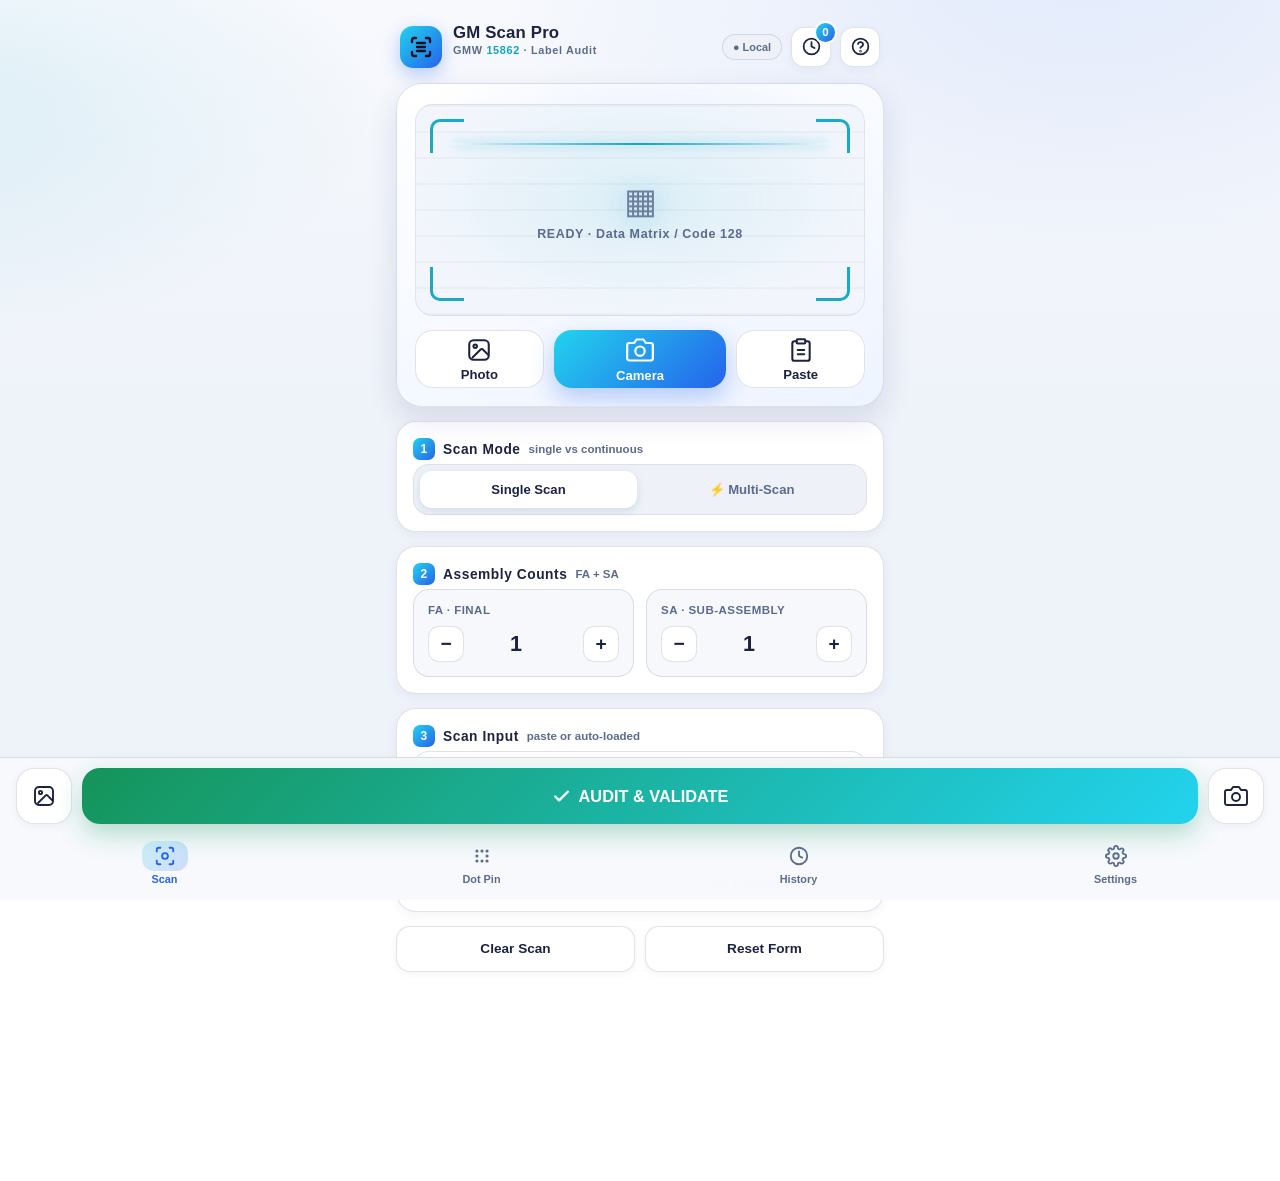
==== index.html @ 40859b47 "Add Dot Pin scan tab: DPM-first decode order, shared parser/inputs" ====
<!DOCTYPE html>
<html><head>
<meta charset="UTF-8">
<meta name="viewport" content="width=device-width, initial-scale=1, viewport-fit=cover">
<title>GM Scan Pro · GMW 15862</title>
<meta name="apple-mobile-web-app-capable" content="yes">
<meta name="apple-mobile-web-app-status-bar-style" content="black-translucent">
<meta name="apple-mobile-web-app-title" content="GM Scan Pro">
<meta name="mobile-web-app-capable" content="yes">
<meta name="theme-color" content="#eef2f9">
<link rel="manifest" href="manifest.json">
<link rel="apple-touch-icon" href="apple-touch-icon.png">


<style>
:root{
  --bg0:#eef2f9;
  --bg1:#f7f9fd;
  --card:#ffffff;
  --card-solid:#ffffff;
  --line:rgba(13,27,62,.12);
  --line-soft:rgba(13,27,62,.08);
  --txt:#1b2340;
  --muted:#5b6b8c;
  --muted2:#8794ad;
  --cyan:#0ea5c4;
  --cyan2:#2563eb;
  --green:#15945a;
  --green-bg:#e3f7ec;
  --red:#d63a4d;
  --red-bg:#fdeaea;
  --amber:#e8a00a;
  --shadow:0 12px 30px rgba(23,43,99,.12);
  --radius:20px;
}
*{box-sizing:border-box;-webkit-tap-highlight-color:transparent;}
html,body{margin:0;padding:0;}
body{
  font-family:-apple-system,BlinkMacSystemFont,"Segoe UI",Roboto,Helvetica,Arial,sans-serif;
  color:var(--txt);
  background:
    radial-gradient(1000px 520px at 85% -5%, rgba(37,99,235,.10), transparent 60%),
    radial-gradient(800px 420px at -5% 12%, rgba(14,165,196,.10), transparent 55%),
    linear-gradient(180deg,#f7f9fd,var(--bg0) 45%,#eef2f9);
  background-attachment:fixed;
  min-height:100vh;
  padding:0;
  padding-bottom:96px;
}
.app{max-width:520px;margin:0 auto;padding:14px 16px 24px;}

/* ---------- top bar ---------- */
.topbar{display:flex;align-items:center;justify-content:space-between;padding:10px 4px 14px;gap:10px;}
.brand{display:flex;align-items:center;gap:11px;}
.brand .logo{
  width:42px;height:42px;border-radius:13px;flex:0 0 auto;
  background:linear-gradient(135deg,#22d3ee,#2563eb);
  display:flex;align-items:center;justify-content:center;
  box-shadow:0 6px 18px rgba(37,99,235,.30);
}
.brand .titles{line-height:1.1;}
.brand .titles .name{font-weight:800;font-size:1.05rem;letter-spacing:.01em;}
.brand .titles .sub{font-size:.68rem;color:var(--muted);font-weight:600;letter-spacing:.06em;margin-top:3px;}
.brand .sub b{color:var(--cyan);}
.top-actions{display:flex;gap:9px;align-items:center;}
.icbtn{
  position:relative;width:40px;height:40px;border-radius:13px;border:1px solid var(--line);
  background:#fff;color:var(--txt);cursor:pointer;
  display:flex;align-items:center;justify-content:center;
  transition:transform .12s ease, background .2s;box-shadow:0 2px 8px rgba(23,43,99,.05);
}
.icbtn:hover{background:#f1f5fb;}
.icbtn:active{transform:scale(.93);}
.badge{
  position:absolute;top:-5px;right:-5px;min-width:19px;height:19px;padding:0 5px;
  border-radius:10px;background:linear-gradient(135deg,#22d3ee,#2563eb);color:#fff;
  font-size:.72rem;font-weight:800;display:flex;align-items:center;justify-content:center;
  box-shadow:0 0 0 2px #fff;
}

/* ---------- hero scanner card ---------- */
.hero{
  position:relative;border-radius:26px;overflow:hidden;
  border:1px solid var(--line);
  background:linear-gradient(160deg,#ffffff,#eef4ff);
  box-shadow:var(--shadow);
  padding:20px 18px 18px;
}
.hero-glow{position:absolute;inset:0;pointer-events:none;background:radial-gradient(340px 200px at 50% 30%, rgba(37,99,235,.10), transparent 70%);}
.viewfinder{
  position:relative;height:212px;border-radius:18px;overflow:hidden;
  background:
    radial-gradient(320px 160px at 50% 45%, rgba(14,165,196,.10), transparent 70%),
    repeating-linear-gradient(0deg, rgba(13,27,62,.03) 0 2px, transparent 2px 26px),
    #f2f6fc;
  border:1px solid var(--line-soft);
  display:flex;align-items:center;justify-content:center;
}
.corner{position:absolute;width:34px;height:34px;border:3px solid var(--cyan);opacity:.95;}
.corner.tl{top:14px;left:14px;border-right:none;border-bottom:none;border-radius:10px 0 0 0;}
.corner.tr{top:14px;right:14px;border-left:none;border-bottom:none;border-radius:0 10px 0 0;}
.corner.bl{bottom:14px;left:14px;border-right:none;border-top:none;border-radius:0 0 0 10px;}
.corner.br{bottom:14px;right:14px;border-left:none;border-top:none;border-radius:0 0 10px 0;}
.scanline{
  position:absolute;left:8%;right:8%;height:2px;top:18%;
  background:linear-gradient(90deg,transparent,var(--cyan),transparent);
  box-shadow:0 0 12px rgba(14,165,196,.6);
  animation:scan 2.6s ease-in-out infinite;
}
@keyframes scan{0%,100%{top:16%;}50%{top:82%;}}
.viewfinder .center-txt{position:relative;text-align:center;z-index:2;color:var(--muted);}
.viewfinder .center-txt .big-ico{font-size:2.2rem;opacity:.85;filter:drop-shadow(0 4px 14px rgba(14,165,196,.35));}
.viewfinder .center-txt .cap{font-size:.78rem;font-weight:600;letter-spacing:.05em;margin-top:6px;color:#5b6b8c;}

.hero-row{display:flex;gap:10px;margin-top:14px;}
.scan-btn{
  flex:1.6;height:58px;border:none;border-radius:18px;cursor:pointer;
  background:linear-gradient(135deg,#22d3ee,#2563eb);color:#fff;font-weight:800;font-size:1rem;
  display:flex;align-items:center;justify-content:center;gap:8px;
  box-shadow:0 10px 24px rgba(37,99,235,.30);
  transition:transform .12s ease;
}
.scan-btn:active{transform:scale(.97);}
.mini-btn{
  flex:1;height:58px;border-radius:18px;border:1px solid var(--line);cursor:pointer;
  background:#fff;color:var(--txt);font-weight:700;font-size:.82rem;
  display:flex;flex-direction:column;align-items:center;justify-content:center;gap:4px;
  transition:background .2s;
}
.mini-btn:hover{background:#f1f5fb;}
.mini-btn .i{display:flex;align-items:center;justify-content:center;line-height:0;}
.mini-btn.primary{
  flex:1.4;background:linear-gradient(135deg,#22d3ee,#2563eb);color:#fff;border:none;
  box-shadow:0 10px 24px rgba(37,99,235,.30);
}
.mini-btn.primary:hover{filter:brightness(1.05);}

/* ---------- section ---------- */
.card{border-radius:var(--radius);border:1px solid var(--line);background:var(--card);padding:16px;margin-top:14px;box-shadow:0 3px 12px rgba(23,43,99,.05);}
.card-title{display:flex;align-items:center;gap:8px;font-weight:800;font-size:.86rem;letter-spacing:.04em;color:var(--txt);margin-bottom:4px;}
.card-title .num{
  width:22px;height:22px;border-radius:7px;flex:0 0 auto;
  background:linear-gradient(135deg,#22d3ee,#2563eb);color:#fff;
  display:flex;align-items:center;justify-content:center;font-size:.75rem;font-weight:900;
}
.card-title small{font-weight:600;color:var(--muted);font-size:.72rem;letter-spacing:0;}
.sub{color:var(--muted);font-size:.8rem;margin:2px 0 12px;}

/* segmented control */
.seg{display:flex;gap:6px;background:#eef2f8;padding:6px;border-radius:16px;border:1px solid var(--line-soft);}
.seg label{
  flex:1;text-align:center;padding:11px 8px;border-radius:12px;cursor:pointer;
  color:var(--muted);font-weight:700;font-size:.82rem;transition:all .2s;
}
.seg input{display:none;}
.seg label:has(input:checked){background:#fff;color:var(--txt);box-shadow:0 3px 10px rgba(23,43,99,.12);}

/* count steppers */
.counts{display:flex;gap:12px;}
.count{flex:1;background:#f6f8fc;border:1px solid var(--line);border-radius:16px;padding:14px;}
.count .lbl{font-size:.72rem;font-weight:700;color:var(--muted);letter-spacing:.04em;margin-bottom:10px;}
.stepper{display:flex;align-items:center;justify-content:space-between;gap:8px;}
.stepper button{
  width:36px;height:36px;border-radius:11px;border:1px solid var(--line);background:#fff;
  color:var(--txt);font-size:1.2rem;font-weight:800;cursor:pointer;transition:background .15s;
}
.stepper button:hover{background:#eef2f8;}
.stepper input{width:52px;background:transparent;border:none;text-align:center;color:var(--txt);font-size:1.35rem;font-weight:800;font-family:inherit;}
.stepper input:focus{outline:none;}

/* toggles */
.toggle-row{display:flex;align-items:center;gap:12px;padding:11px 2px;border-top:1px solid var(--line-soft);}
.toggle-row:first-of-type{border-top:none;}
.toggle-txt{flex:1;}
.toggle-txt .t{font-weight:700;font-size:.9rem;}
.toggle-txt .s{font-size:.74rem;color:var(--muted);margin-top:2px;}
.switch{position:relative;width:50px;height:30px;flex:0 0 auto;cursor:pointer;}
.switch input{opacity:0;width:0;height:0;}
.switch .track{position:absolute;inset:0;border-radius:20px;background:#d5dcea;transition:.25s;border:1px solid #c5cfe0;}
.switch .thumb{position:absolute;top:3px;left:3px;width:24px;height:24px;border-radius:50%;background:#fff;transition:.25s;box-shadow:0 2px 6px rgba(23,43,99,.3);}
.switch input:checked + .track{background:linear-gradient(135deg,#22d3ee,#2563eb);border-color:transparent;}
.switch input:checked + .track + .thumb{transform:translateX(20px);background:#fff;}

#expectedBox{margin-top:12px;}
.rules-wrap{display:grid;gap:12px;}
.assembly-block{background:#f6f8fc;border:1px solid var(--line-soft);border-radius:14px;padding:12px;}
.assembly-title{font-weight:800;font-size:.74rem;color:var(--cyan);letter-spacing:.05em;margin-bottom:10px;}
.fields2{display:grid;grid-template-columns:1fr 1fr;gap:10px;}
.field{display:flex;flex-direction:column;gap:6px;font-size:.78rem;font-weight:600;color:var(--muted);}
.field input{padding:11px 12px;background:#fff;border:1px solid var(--line);border-radius:11px;color:var(--txt);font-size:.95rem;font-family:inherit;}
.field input:focus{outline:none;border-color:var(--cyan);box-shadow:0 0 0 3px rgba(14,165,196,.18);}
.duns-wrap{display:flex;align-items:stretch;}
.duns-prefix{display:flex;align-items:center;padding:0 12px;background:#eef2f5;border:1px solid var(--line);border-right:none;border-radius:11px 0 0 11px;color:var(--muted);font-size:.95rem;font-weight:700;letter-spacing:.04em;}
.duns-wrap input{flex:1;min-width:0;border-radius:0 11px 11px 0;}

/* scan input */
textarea#scan{
  width:100%;min-height:112px;resize:vertical;padding:14px;border-radius:16px;
  font-family:ui-monospace,SFMono-Regular,Menlo,Consolas,monospace;font-size:.9rem;font-weight:700;
  color:#1b2340;background:#fff;border:1px solid var(--line);
}
textarea#scan:focus{outline:none;border-color:var(--cyan);box-shadow:0 0 0 3px rgba(14,165,196,.16);}

/* results */
#out{margin-top:14px;}
#out .fail,#out .pass{border-radius:18px;padding:16px;font-weight:800;margin-bottom:4px;}
#out .pass{background:var(--green-bg);color:var(--green);border:1px solid rgba(21,148,90,.3);}
#out .fail{background:var(--red-bg);color:var(--red);border:1px solid rgba(214,58,77,.3);}
table{border-collapse:collapse;width:100%;margin-top:12px;font-size:.78rem;background:#fff;border-radius:14px;overflow:hidden;border:1px solid var(--line-soft);}
th,td{border:1px solid var(--line-soft);padding:8px 9px;text-align:left;color:var(--txt);}
th{background:#f6f8fc;color:var(--muted);font-size:.72rem;letter-spacing:.03em;}
td .ok{color:var(--green);font-weight:800;}
td .no{color:var(--red);font-weight:800;}

/* bottom action bar */
.actionbar{
  position:fixed;left:0;right:0;bottom:0;z-index:60;
  padding:12px 16px calc(12px + env(safe-area-inset-bottom));
  background:linear-gradient(0deg,rgba(255,255,255,.98),rgba(255,255,255,.9) 70%,transparent);
  backdrop-filter:blur(10px);
  display:flex;gap:10px;align-items:center;
}
.validateBtn{
  flex:1;height:56px;border:none;border-radius:18px;cursor:pointer;
  background:linear-gradient(135deg,#15945a,#22d3ee);color:#fff;font-weight:900;font-size:1.02rem;
  display:flex;align-items:center;justify-content:center;gap:8px;
  box-shadow:0 10px 26px rgba(21,148,90,.30);
}
.validateBtn:active{transform:scale(.98);}
.abtn{width:56px;height:56px;border-radius:18px;border:1px solid var(--line);background:#fff;color:var(--txt);cursor:pointer;flex:0 0 auto;box-shadow:0 2px 8px rgba(23,43,99,.05);display:flex;align-items:center;justify-content:center;}
.abtn:active{transform:scale(.95);}
.row2{display:flex;gap:10px;margin-top:10px;}
.row2 button{flex:1;height:46px;border-radius:14px;border:1px solid var(--line);background:#fff;color:var(--txt);font-weight:700;font-size:.85rem;cursor:pointer;box-shadow:0 2px 8px rgba(23,43,99,.05);}
.row2 button.danger{color:var(--red);border-color:rgba(214,58,77,.3);}
.row2 button:hover{background:#f1f5fb;}

/* modal */
.modal-overlay{position:fixed;inset:0;background:rgba(20,30,55,.45);backdrop-filter:blur(6px);display:none;align-items:center;justify-content:center;z-index:2000;padding:16px;opacity:0;transition:opacity .2s;}
.modal-overlay.open{display:flex;opacity:1;}
.modal-content{background:linear-gradient(170deg,#ffffff,#f4f7fd);border:1px solid var(--line);border-radius:22px;width:100%;max-width:560px;max-height:86vh;display:flex;flex-direction:column;overflow:hidden;box-shadow:var(--shadow);}
.modal-header{display:flex;align-items:center;justify-content:space-between;padding:15px 18px;border-bottom:1px solid var(--line-soft);}
.modal-header h3{margin:0;font-size:1rem;font-weight:800;display:flex;align-items:center;gap:9px;}
.modal-close-btn{background:#eef2f8;border:1px solid var(--line);font-size:1.1rem;line-height:1;color:var(--txt);cursor:pointer;padding:7px 12px;border-radius:11px;}
.modal-body{padding:16px;overflow-y:auto;}
#qr-reader{width:100%;min-height:260px;background:#000;border-radius:14px;overflow:hidden;margin:0 auto;}
.camtools{display:flex;gap:8px;justify-content:center;flex-wrap:wrap;margin-top:12px;}
.camtools button{flex:0 1 auto;min-height:44px;padding:8px 14px;border-radius:13px;border:1px solid var(--line);background:#fff;color:var(--txt);font-weight:700;font-size:.82rem;cursor:pointer;box-shadow:0 2px 6px rgba(23,43,99,.06);}







.ll-suggest{border:none;background:linear-gradient(135deg,#e8a00a,#f0c34a);color:#3a2a00;font-weight:800;font-size:.85rem;padding:9px 18px;border-radius:14px;cursor:pointer;box-shadow:0 4px 14px rgba(232,160,10,.35);}
.ll-suggest:active{transform:scale(.97);}

.history-item{border:1px solid var(--line-soft);border-radius:14px;padding:12px;margin-bottom:10px;background:#f8faff;}
.history-item:last-child{margin-bottom:0;}
.history-item-header{display:flex;align-items:center;justify-content:space-between;margin-bottom:6px;flex-wrap:wrap;gap:8px;font-size:.82rem;color:var(--muted);}
.badge-pass,.badge-fail{padding:3px 9px;border-radius:12px;font-weight:800;font-size:.72rem;text-transform:uppercase;}
.badge-pass{background:var(--green-bg);color:var(--green);}
.badge-fail{background:var(--red-bg);color:var(--red);}
.history-raw{font-family:ui-monospace,Menlo,Consolas,monospace;font-size:.76rem;background:#eef2f8;padding:8px;border-radius:9px;word-break:break-all;border:1px solid var(--line-soft);margin-top:6px;color:#2b3a5c;}
.history-reason{font-size:.82rem;color:var(--red);margin-top:6px;font-weight:600;}
.guide-body{font-size:.9rem;line-height:1.55;color:var(--txt);}
.guide-body b{color:var(--cyan);}
.guide-body .gblk{margin-bottom:12px;}

/* toast */
.toast{position:fixed;left:50%;bottom:92px;transform:translate(-50%,14px);background:#1b2340;color:#fff;padding:12px 20px;border-radius:14px;font-size:.88rem;font-weight:600;opacity:0;pointer-events:none;transition:.25s;z-index:3000;box-shadow:var(--shadow);max-width:90vw;text-align:center;}
.toast.show{opacity:1;transform:translate(-50%,0);}
.pwa{display:flex;align-items:center;justify-content:space-between;gap:10px;margin-bottom:6px;padding:12px 14px;border-radius:16px;border:1px solid var(--line);background:linear-gradient(120deg,rgba(37,99,235,.10),rgba(14,165,196,.10));}
.pwa .pin{display:flex;align-items:center;color:var(--cyan2);}
.pwa .pt{font-weight:800;font-size:.88rem;}
.pwa .ps{font-size:.72rem;color:var(--muted);margin-top:2px;}
.pwa button{border:none;background:linear-gradient(135deg,#22d3ee,#2563eb);color:#fff;padding:9px 14px;border-radius:12px;font-weight:800;font-size:.82rem;cursor:pointer;white-space:nowrap;}
.hint{color:var(--muted);font-size:.78rem;line-height:1.45;margin-top:8px;}
.note{color:var(--muted);font-size:.74rem;text-align:center;margin-top:16px;line-height:1.5;}

/* ===== app-like shell: tabs + bottom dock ===== */
.tabpage{display:none;}
.tabpage.active{display:block;animation:fadeUp .22s ease;}
@keyframes fadeUp{from{opacity:0;transform:translateY(8px);}to{opacity:1;transform:none;}}
body[data-tab="scan"],body[data-tab="dotpin"]{padding-bottom:186px;}
body[data-tab="history"],body[data-tab="settings"]{padding-bottom:112px;}
body[data-tab="scan"] .toast,body[data-tab="dotpin"] .toast{bottom:196px;}
.bottomdock{position:fixed;left:0;right:0;bottom:0;z-index:60;
  background:rgba(247,249,253,.95);backdrop-filter:blur(14px);-webkit-backdrop-filter:blur(14px);
  border-top:1px solid var(--line);padding-bottom:env(safe-area-inset-bottom);}
.bottomdock .actionbar{position:static;z-index:auto;background:none;backdrop-filter:none;-webkit-backdrop-filter:none;
  padding:10px 16px 4px;display:none;}
body[data-tab="scan"] .bottomdock .actionbar,body[data-tab="dotpin"] .bottomdock .actionbar{display:flex;}
.tabbar{display:flex;gap:4px;padding:6px 8px 8px;}
.tabbar button{flex:1;border:none;background:none;color:var(--muted);font-weight:700;font-size:.68rem;
  display:flex;flex-direction:column;align-items:center;gap:2px;padding:7px 4px;border-radius:14px;
  cursor:pointer;position:relative;font-family:inherit;}
.tabbar button .ticon{display:flex;align-items:center;justify-content:center;width:46px;height:30px;border-radius:12px;}
.tabbar button.active{color:var(--cyan2);}
.tabbar button.active .ticon{background:linear-gradient(135deg,rgba(34,211,238,.20),rgba(37,99,235,.20));}
.tabbar .tbadge{position:absolute;top:0;right:calc(50% - 26px);background:var(--cyan2);color:#fff;
  font-size:.62rem;font-weight:800;min-width:18px;height:18px;border-radius:10px;
  display:flex;align-items:center;justify-content:center;padding:0 5px;}
.conn-pill{font-size:.68rem;font-weight:800;padding:6px 10px;border-radius:20px;background:#eef2f8;
  border:1px solid var(--line);color:var(--muted);white-space:nowrap;}
.conn-pill.srv{background:#e8f4ff;color:var(--cyan2);border-color:rgba(37,99,235,.35);}
.conn-pill.warn{background:#fff7e6;color:#b97a0a;border-color:rgba(232,160,10,.45);}
.conn-pill.ok{background:var(--green-bg);color:var(--green);border-color:rgba(21,148,90,.35);}
/* ===== settings ===== */
.set-label{font-size:.72rem;font-weight:800;letter-spacing:.05em;color:var(--muted);margin:14px 0 8px;text-transform:uppercase;}
.set-label:first-child{margin-top:2px;}
.field-err{color:var(--red);font-size:.76rem;font-weight:700;min-height:1.1em;margin-top:4px;}
.pwrow{display:flex;gap:8px;}
.pwrow input{flex:1;min-width:0;}
.pwrow button{width:50px;flex:0 0 auto;border-radius:11px;border:1px solid var(--line);background:#fff;cursor:pointer;font-size:1.05rem;}
.srv-status{margin-top:10px;font-size:.8rem;font-weight:600;color:var(--muted);background:#f6f8fc;
  border:1px solid var(--line-soft);border-radius:12px;padding:10px 12px;line-height:1.45;}
.srv-status.ok{color:var(--green);background:var(--green-bg);border-color:rgba(21,148,90,.3);}
.srv-status.bad{color:var(--red);background:var(--red-bg);border-color:rgba(214,58,77,.3);}
.apibox{margin-top:12px;font-size:.78rem;color:var(--muted);background:#f6f8fc;border:1px solid var(--line-soft);
  border-radius:12px;padding:10px 12px;line-height:1.5;}
.apibox summary{font-weight:800;color:var(--txt);cursor:pointer;}
.apibox code{background:#e4ebf6;padding:1px 6px;border-radius:6px;font-size:.74rem;color:#1b2340;}
.apibox pre{background:#1b2340;color:#dfe7ff;padding:10px;border-radius:10px;overflow-x:auto;font-size:.68rem;margin:8px 0;line-height:1.5;}
/* ===== server verdict chips (results area) ===== */
.srv-chip{display:inline-flex;align-items:center;gap:6px;font-size:.78rem;font-weight:800;
  padding:8px 13px;border-radius:20px;margin-top:10px;line-height:1.35;}
.srv-chip.checking{background:#eef2f8;color:var(--muted);}
.srv-chip.ok{background:var(--green-bg);color:var(--green);border:1px solid rgba(21,148,90,.3);}
.srv-chip.dup{background:var(--red-bg);color:var(--red);border:1px solid rgba(214,58,77,.35);}
.srv-chip.warn{background:#fff7e6;color:#b97a0a;border:1px solid rgba(232,160,10,.4);}
.history-list{margin-top:4px;}
.seg .soff{font-size:.72rem;color:var(--muted);font-weight:600;}
</style>
<script src="vendor/zxing_reader.js"></script>
<script>
// Point the ZXing-C++ WebAssembly decoder at the vendored .wasm file,
// kept local so the app works offline and on the company intranet.
if (typeof ZXingWASM !== 'undefined' && ZXingWASM.setZXingModuleOverrides) {
    ZXingWASM.setZXingModuleOverrides({
        locateFile: function(path) {
            return path.endsWith('.wasm') ? 'vendor/zxing_reader.wasm' : path;
        }
    });
}
</script>
<script>
// Warm up the decoder engine at page load so the first scan is fast, and record
// the engine state so failures can tell "engine didn't load" apart from
// "engine loaded but couldn't read this photo".
window.__wasmEngineState = 'loading';
if (typeof ZXingWASM !== 'undefined' && ZXingWASM.readBarcodes) {
    ZXingWASM.readBarcodes(
        { width: 4, height: 4, data: new Uint8ClampedArray(64).fill(255) },
        { formats: ['DataMatrix'], maxNumberOfSymbols: 1 }
    ).then(() => { window.__wasmEngineState = 'ready'; })
     .catch(err => { window.__wasmEngineState = 'error: ' + String((err && err.message) || err); });
} else {
    window.__wasmEngineState = 'missing-script';
}
</script>
</head><body data-tab="scan"><div class="app">
<!-- top bar -->
  <div class="topbar">
    <div class="brand">
      <div class="logo">
        <svg width="24" height="24" viewBox="0 0 24 24" fill="none" stroke="#04121f" stroke-width="2.4" stroke-linecap="round" stroke-linejoin="round"><path d="M3 7V5a2 2 0 0 1 2-2h2M17 3h2a2 2 0 0 1 2 2v2M21 17v2a2 2 0 0 1-2 2h-2M7 21H5a2 2 0 0 1-2-2v-2"/><path d="M8 12h8M8 8h8M8 16h8"/></svg>
      </div>
      <div class="titles">
        <div class="name">GM Scan Pro</div>
        <div class="sub">GMW <b>15862</b> · Label Audit</div>
      </div>
    </div>
    <div class="top-actions">
      <span class="conn-pill" id="connPill" title="Duplicate-check connection">● Local</span>
      <button class="icbtn" onclick="switchTab('history')" title="History" aria-label="History"><svg viewBox="0 0 24 24" width="21" height="21" fill="none" stroke="currentColor" stroke-width="2" stroke-linecap="round" stroke-linejoin="round"><circle cx="12" cy="12" r="9"/><polyline points="12 7 12 12 15.5 13.8"/></svg><span class="badge" id="historyBadgeCount">0</span></button>
      <button class="icbtn" onclick="openHelpModal()" title="Help" aria-label="Help"><svg viewBox="0 0 24 24" width="21" height="21" fill="none" stroke="currentColor" stroke-width="2" stroke-linecap="round" stroke-linejoin="round"><circle cx="12" cy="12" r="9"/><path d="M9.1 9a3 3 0 0 1 5.8 1c0 2-3 2.5-3 3.5"/><circle cx="12" cy="17.4" r="0.4" fill="currentColor"/></svg></button>
    </div>
  </div>

  
  <section id="tab-scan" class="tabpage active">
  <div id="dpmModeBanner" style="display:none;margin:2px 2px 10px;padding:10px 14px;border-radius:12px;background:linear-gradient(135deg,rgba(34,211,238,.14),rgba(37,99,235,.14));border:1px solid rgba(34,211,238,.45);font-size:.82rem;font-weight:700;color:var(--cyan2);">◉ DOT-PIN MODE — needle-etched marks on metal. For best results use <b>Photo</b> up close, and keep glare off the code.</div>
<!-- HERO scanner card -->
  <div class="hero">
    <div class="hero-glow"></div>
    <div class="viewfinder">
      <span class="corner tl"></span><span class="corner tr"></span>
      <span class="corner bl"></span><span class="corner br"></span>
      <div class="scanline"></div>
      <div class="center-txt">
        <div class="big-ico">▦</div>
        <div class="cap" id="heroCap">READY · Data Matrix / Code 128</div>
      </div>
    </div>
    <div class="hero-row">
      <button class="mini-btn" onclick="triggerPhotoScan()" title="Photo"><span class="i"><svg viewBox="0 0 24 24" width="26" height="26" fill="none" stroke="currentColor" stroke-width="1.9" stroke-linecap="round" stroke-linejoin="round"><rect x="3" y="3" width="18" height="18" rx="4"/><circle cx="8.5" cy="8.5" r="1.6"/><path d="M20.5 16.5 15.6 11.6a1.5 1.5 0 0 0-2.12 0L6 19"/></svg></span>Photo</button>
      <button class="mini-btn primary" onclick="startCameraScan()" title="Live camera"><span class="i"><svg viewBox="0 0 24 24" width="28" height="28" fill="none" stroke="currentColor" stroke-width="1.9" stroke-linecap="round" stroke-linejoin="round"><path d="M23 19a2 2 0 0 1-2 2H3a2 2 0 0 1-2-2V8a2 2 0 0 1 2-2h4l2-3h6l2 3h4a2 2 0 0 1 2 2z"/><circle cx="12" cy="13" r="4"/></svg></span>Camera</button>
      <button class="mini-btn" onclick="pasteFromClipboard()" title="Clipboard"><span class="i"><svg viewBox="0 0 24 24" width="26" height="26" fill="none" stroke="currentColor" stroke-width="1.9" stroke-linecap="round" stroke-linejoin="round"><rect x="8" y="2" width="8" height="4" rx="1"/><path d="M16 4h2a2 2 0 0 1 2 2v14a2 2 0 0 1-2 2H6a2 2 0 0 1-2-2V6a2 2 0 0 1 2-2h2"/><path d="M9 12h6M9 16h6"/></svg></span>Paste</button>
    </div>
  </div>

  <!-- 1. Mode -->
  <div class="card">
    <div class="card-title"><span class="num">1</span> Scan Mode <small>single vs continuous</small></div>
    <div class="seg">
      <label><input type="radio" name="scanMode" id="modeSingle" value="single" checked><span>Single Scan</span></label>
      <label><input type="radio" name="scanMode" id="modeMulti" value="multi"><span>⚡ Multi-Scan</span></label>
    </div>
  </div>

  <!-- 2. counts + toggles -->
  <div class="card">
    <div class="card-title"><span class="num">2</span> Assembly Counts <small>FA + SA</small></div>
    <div class="counts">
      <div class="count">
        <div class="lbl">FA · FINAL</div>
        <div class="stepper">
          <button type="button" onclick="stepVal('f',-1)">−</button>
          <input id="f" type="number" inputmode="numeric" value="1" min="0" max="1000" onchange="buildRules()">
          <button type="button" onclick="stepVal('f',1)">+</button>
        </div>
      </div>
      <div class="count">
        <div class="lbl">SA · SUB-ASSEMBLY</div>
        <div class="stepper">
          <button type="button" onclick="stepVal('c',-1)">−</button>
          <input id="c" type="number" inputmode="numeric" value="1" min="0" max="1000" onchange="buildRules()">
          <button type="button" onclick="stepVal('c',1)">+</button>
        </div>
      </div>
    </div>
  </div>
<!-- 3. scan input -->
  <div class="card">
    <div class="card-title"><span class="num">3</span> Scan Input <small>paste or auto-loaded</small></div>
    <textarea id="scan" onpaste="handleTouchScreenPaste(event)" oninput="handleScanInput(event)" placeholder="Paste scan data here…"></textarea>
    <div class="hint">Auto-displays <code>&lt;RS&gt;</code>, <code>&lt;GS&gt;</code>, <code>&lt;EOT&gt;</code> separators. Tap <b>Audit &amp; Validate</b> below.</div>
  </div>

  <!-- RESULTS -->
  <div id="out"></div>

      <div class="row2">
      <button onclick="clearScan()">Clear Scan</button>
      <button onclick="resetAll()">Reset Form</button>
    </div>
  </section>

  <section id="tab-history" class="tabpage">
    <div class="card">
      <div class="card-title"><span class="num">🕒</span> Scan History <small>last 20 on this device</small></div>
      <div class="row2" style="margin-top:0;margin-bottom:12px;">
        <button onclick="exportCSV()">Export CSV</button>
        <button class="danger" onclick="clearHistory()">Clear History</button>
      </div>
      <div id="historyTabBody" class="history-list"></div>
    </div>
  </section>

  <section id="tab-settings" class="tabpage">
    <div class="card">
      <div class="card-title"><span class="num">⚙</span> Label Rules <small>GMW 15862 fields</small></div>
      <div class="field"><span>Expected DUNS</span>
        <div class="duns-wrap"><span class="duns-prefix">12V</span><input id="setDuns" inputmode="numeric" autocomplete="off"
               placeholder="606038362" maxlength="9" oninput="onDunsInput()"></div>
      </div>
      <div class="field-err" id="dunsErr"></div>
      <div class="hint"><code>12V</code> is fixed — enter just the 9 digits. Labels whose DUNS field differs from <code>12V</code> + this fail validation. Saved on this device.</div>
    </div>

    <div class="card">
      <div class="card-title"><span class="num">🎯</span> Manual Rules <small>expected values</small></div>
    <div class="toggle-row">
      <div class="toggle-txt"><div class="t">Manual Rules</div><div class="s">Verify parts against expected values</div></div>
      <label class="switch"><input type="checkbox" id="showExpected" onchange="toggleExpected()"><span class="track"></span><span class="thumb"></span></label>
    </div>
    <div id="expectedBox" style="display:none;">
      <div class="sub" style="margin-bottom:10px;">Leave fields blank to ignore that check.</div>
      <div id="rules" class="rules-wrap"></div>
    </div>
    </div>

    <div class="card">
      <div class="card-title"><span class="num">⧉</span> Duplicate Check <small>local + server</small></div>
    <div class="toggle-row">
      <div class="toggle-txt"><div class="t">Duplicate Check</div><div class="s">Flag repeated trace codes</div></div>
      <label class="switch"><input type="checkbox" id="checkDup"><span class="track"></span><span class="thumb"></span></label>
    </div>


      <div class="set-label">Company server</div>
      <div class="hint" style="margin-top:0;">The on-device check above always runs and works with no connection. Turn this on to also compare trace codes against the company server after each scan — the local check never changes.</div>
      <div class="seg" style="margin-bottom:12px;">
        <label><input type="radio" name="srvMode" value="off" onchange="onSrvModeChange('off')"><span>Off</span></label>
        <label><input type="radio" name="srvMode" value="server" onchange="onSrvModeChange('server')"><span>Local + Server</span></label>
      </div>
      <div id="srvFields">
        <label class="field"><span>Server URL</span>
          <input id="setSrvUrl" inputmode="url" autocomplete="off" autocapitalize="off" spellcheck="false"
                 placeholder="https://server.company.com:5000" oninput="onSrvSettingsInput()">
        </label>
        <label class="field"><span>API key <span class="soff">(optional — must match the server)</span></span>
          <div class="pwrow">
            <input id="setSrvKey" type="password" autocomplete="off" placeholder="••••••••" oninput="onSrvSettingsInput()">
            <button type="button" onclick="toggleKeyVis()" title="Show/hide">👁</button>
          </div>
        </label>
        <div class="row2">
          <button onclick="testServerConnection()">Test connection</button>
        </div>
        <div class="srv-status" id="srvTestStatus">Not configured.</div>
        <details class="apibox">
          <summary>What the server must do <span style="font-weight:400;">(for your IT team)</span></summary>
          <p style="margin:8px 0;">After each scan the app sends:</p>
          <pre>POST {server URL}/api/duplicates/check
Content-Type: application/json
X-API-Key: (your key, if set)

{ "traces": ["TABC123...", "TDEF456..."],
  "device": "dev-9f3k2l8x",
  "duns": "12V606038362" }</pre>
          <p style="margin:8px 0;">The server answers:</p>
          <pre>{ "duplicates": ["TABC123..."] }</pre>
          <p style="margin:8px 0 0;">An empty list means no duplicates. The included <code>server.py</code> already implements exactly this — IT only points it at the real trace database (2 marked spots) and gives it a URL the shopfloor phones can reach.</p>
        </details>
      </div>
    </div>

    <div class="card">
      <div class="card-title"><span class="num">📱</span> App</div>
      <div class="pwa">
        <span class="pin"><svg viewBox="0 0 24 24" width="26" height="26" fill="none" stroke="currentColor" stroke-width="1.9" stroke-linecap="round" stroke-linejoin="round"><rect x="7" y="2" width="10" height="20" rx="2.5"/><path d="M11 18h2"/><path d="M11 6h2"/></svg></span>
        <div style="flex:1;min-width:0;"><div class="pt">Install to Phone</div><div class="ps">Full-screen &amp; offline auto-scanner</div></div>
        <button onclick="setTimeout(launchInstalledApp,120);">Install</button>
      </div>
      <div class="row2">
        <button onclick="resetAppSettings()">Reset settings</button>
      </div>
<div class="note">GM Scan Pro · GMW 15862 compliance validator.<br>Parsing &amp; validation engine unchanged.<br>Works as a mobile app — history is saved on this device until you clear it.</div>
</div>


    </div>
  </section>
</div>

<div class="bottomdock">
<div class="actionbar">
  <button class="abtn" onclick="triggerPhotoScan()" title="Photo"><svg viewBox="0 0 24 24" width="24" height="24" fill="none" stroke="currentColor" stroke-width="1.9" stroke-linecap="round" stroke-linejoin="round"><rect x="3" y="3" width="18" height="18" rx="4"/><circle cx="8.5" cy="8.5" r="1.6"/><path d="M20.5 16.5 15.6 11.6a1.5 1.5 0 0 0-2.12 0L6 19"/></svg></button>
  <button class="validateBtn" onclick="validateAndShow()">
    <svg width="19" height="19" viewBox="0 0 24 24" fill="none" stroke="currentColor" stroke-width="3" stroke-linecap="round" stroke-linejoin="round"><path d="M20 6 9 17l-5-5"/></svg>
    AUDIT &amp; VALIDATE
  </button>
  <button class="abtn" onclick="startCameraScan()" title="Camera"><svg viewBox="0 0 24 24" width="24" height="24" fill="none" stroke="currentColor" stroke-width="1.9" stroke-linecap="round" stroke-linejoin="round"><path d="M23 19a2 2 0 0 1-2 2H3a2 2 0 0 1-2-2V8a2 2 0 0 1 2-2h4l2-3h6l2 3h4a2 2 0 0 1 2 2z"/><circle cx="12" cy="13" r="4"/></svg></button>
</div>
  <nav class="tabbar">
    <button data-tab="scan" class="active" onclick="switchTab('scan')"><span class="ticon"><svg viewBox="0 0 24 24" width="22" height="22" fill="none" stroke="currentColor" stroke-width="2" stroke-linecap="round" stroke-linejoin="round"><path d="M3 7V5a2 2 0 0 1 2-2h2M17 3h2a2 2 0 0 1 2 2v2M21 17v2a2 2 0 0 1-2 2h-2M7 21H5a2 2 0 0 1-2-2v-2"/><circle cx="12" cy="12" r="3.2"/></svg></span>Scan</button>
    <button data-tab="dotpin" onclick="switchTab('dotpin')"><span class="ticon"><svg viewBox="0 0 24 24" width="22" height="22" fill="currentColor"><circle cx="6.5" cy="6.5" r="1.7"/><circle cx="12" cy="6.5" r="1.7"/><circle cx="17.5" cy="6.5" r="1.7"/><circle cx="6.5" cy="12" r="1.7"/><circle cx="17.5" cy="12" r="1.7"/><circle cx="6.5" cy="17.5" r="1.7"/><circle cx="12" cy="17.5" r="1.7"/><circle cx="17.5" cy="17.5" r="1.7"/></svg></span>Dot Pin</button>
    <button data-tab="history" onclick="switchTab('history')"><span class="ticon"><svg viewBox="0 0 24 24" width="22" height="22" fill="none" stroke="currentColor" stroke-width="2" stroke-linecap="round" stroke-linejoin="round"><circle cx="12" cy="12" r="9"/><polyline points="12 7 12 12 15.5 13.8"/></svg></span>History<span class="tbadge" id="tabHistoryBadge" style="display:none;">0</span></button>
    <button data-tab="settings" onclick="switchTab('settings')"><span class="ticon"><svg viewBox="0 0 24 24" width="22" height="22" fill="none" stroke="currentColor" stroke-width="2" stroke-linecap="round" stroke-linejoin="round"><circle cx="12" cy="12" r="3"/><path d="M19.4 15a1.65 1.65 0 0 0 .33 1.82l.06.06a2 2 0 1 1-2.83 2.83l-.06-.06a1.65 1.65 0 0 0-1.82-.33 1.65 1.65 0 0 0-1 1.51V21a2 2 0 1 1-4 0v-.09A1.65 1.65 0 0 0 9 19.4a1.65 1.65 0 0 0-1.82.33l-.06.06a2 2 0 1 1-2.83-2.83l.06-.06a1.65 1.65 0 0 0 .33-1.82 1.65 1.65 0 0 0-1.51-1H3a2 2 0 1 1 0-4h.09A1.65 1.65 0 0 0 4.6 9a1.65 1.65 0 0 0-.33-1.82l-.06-.06a2 2 0 1 1 2.83-2.83l.06.06a1.65 1.65 0 0 0 1.82.33H9a1.65 1.65 0 0 0 1-1.51V3a2 2 0 1 1 4 0v.09a1.65 1.65 0 0 0 1 1.51 1.65 1.65 0 0 0 1.82-.33l.06-.06a2 2 0 1 1 2.83 2.83l-.06.06a1.65 1.65 0 0 0-.33 1.82V9a1.65 1.65 0 0 0 1.51 1H21a2 2 0 1 1 0 4h-.09a1.65 1.65 0 0 0-1.51 1z"/></svg></span>Settings</button>
  </nav>
</div>

<!-- hidden file input -->
<input type="file" id="imageInput" accept="image/*" style="display:none;" onchange="handleImageScan(event)">

<!-- CAMERA MODAL -->
<div id="cameraModal" class="modal-overlay" onclick="handleCameraModalClick(event)">
  <div class="modal-content" style="max-width:520px;">
    <div class="modal-header">
      <h3><svg width="20" height="20" viewBox="0 0 24 24" fill="none" stroke="currentColor" stroke-width="2.2" stroke-linecap="round" stroke-linejoin="round"><path d="M23 19a2 2 0 0 1-2 2H3a2 2 0 0 1-2-2V8a2 2 0 0 1 2-2h4l2-3h6l2 3h4a2 2 0 0 1 2 2z"/><circle cx="12" cy="13" r="4"/></svg> Live Barcode Scanner</h3>
      <button class="modal-close-btn" onclick="stopCameraScan(true)" aria-label="Close">&times;</button>
    </div>
    <div class="modal-body" style="text-align:center;">
      <p class="hint" style="margin-top:0;margin-bottom:12px;">Point your camera at the GM Data Matrix or Code 128 label.<br>Curved pipe? Move <b>slowly</b> across the curve and keep the code square to the lens — a sharp frame decodes instantly.</p>
      <div id="qr-reader"></div>
      <div id="cameraStatus" style="margin-top:12px;"></div>
      <div class="camtools">
        <button onclick="triggerAutoFocus()">🎯 Auto-Focus</button>
        <button onclick="toggleCameraTorch()" id="torchBtn">⚡ Light</button>
        <button onclick="switchCameraFacing()">🔄 Switch</button>
        <button onclick="triggerPhotoScan(); stopCameraScan(true);"><svg viewBox="0 0 24 24" width="16" height="16" style="vertical-align:-3px;margin-right:4px;" fill="none" stroke="currentColor" stroke-width="2" stroke-linecap="round" stroke-linejoin="round"><rect x="3" y="3" width="18" height="18" rx="4"/><circle cx="8.5" cy="8.5" r="1.6"/><path d="M20.5 16.5 15.6 11.6a1.5 1.5 0 0 0-2.12 0L6 19"/></svg>Use Photo</button>
      </div>
    </div>
  </div>
</div>

<!-- HISTORY MODAL -->
<div id="historyModal" class="modal-overlay" onclick="handleModalClick(event)">
  <div class="modal-content">
    <div class="modal-header">
      <h3><svg width="20" height="20" viewBox="0 0 24 24" fill="none" stroke="currentColor" stroke-width="2.2" stroke-linecap="round" stroke-linejoin="round"><circle cx="12" cy="12" r="10"/><polyline points="12 6 12 12 16 14"/></svg> Recent Scans (Last 20)</h3>
      <button class="modal-close-btn" onclick="closeHistoryModal()" aria-label="Close">&times;</button>
    </div>
    <div class="modal-body" id="historyModalBody"><!-- JS --></div>
  </div>
</div>

<!-- HELP MODAL -->
<div id="helpModal" class="modal-overlay" onclick="handleHelpModalClick(event)">
  <div class="modal-content" style="max-width:520px;text-align:left;">
    <div class="modal-header">
      <h3><span style="font-size:1.2rem;">💡</span> App Guide · GMW 15862</h3>
      <button class="modal-close-btn" onclick="closeHelpModal()" aria-label="Close">&times;</button>
    </div>
    <div class="modal-body guide-body">
      <div class="pwa" style="margin-bottom:14px;">
        <span class="pin"><svg viewBox="0 0 24 24" width="26" height="26" fill="none" stroke="currentColor" stroke-width="1.9" stroke-linecap="round" stroke-linejoin="round"><rect x="7" y="2" width="10" height="20" rx="2.5"/><path d="M11 18h2"/><path d="M11 6h2"/></svg></span>
        <div style="flex:1;min-width:0;"><div class="pt">Install to Phone</div><div class="ps">Full-screen &amp; offline auto-scanner</div></div>
        <button onclick="closeHelpModal(); setTimeout(launchInstalledApp,120);">Install</button>
      </div>
      <div class="gblk"><b>1. Scan Mode.</b><br>Multi-scan clears the box and shows a quick confirmation after every passing scan. A failed scan always shows full details.</div>
      <div class="gblk"><b>2. Assembly Counts.</b><br>Set how many Final (FA) and Sub-Assembly (SA) scans each label contains. FA scans are validated first.</div>
      <div class="gblk"><b>3. Manual Rules.</b><br>Toggle to enter expected Part Numbers &amp; VPPS prefixes for exact-match verification.</div>
      <div class="gblk"><b>4. Install.</b><br>Tap Share ➔ "Add to Home Screen" for a full-screen, offline PWA experience.</div>
    </div>
  </div>
</div>

<div id="toast" class="toast"></div>


<script>
function stepVal(id,delta){
  let el=document.getElementById(id);
  if(!el) return;
  let v=(parseInt(el.value,10)||0)+delta;
  v=Math.max(0,Math.min(1000,v));
  el.value=v;
  buildRules();
  persistSettings();
}
const DUNS_PREFIX='12V';
const DEFAULT_DUNS_DIGITS='606038362';
/* ===== app settings (persisted on this device) ===== */
const APP_SETTINGS_KEY='gmscanpro_appsettings_v1';
let appSettings={duns:DEFAULT_DUNS_DIGITS,serverUrl:'',serverKey:'',serverMode:'off'};
try{const _s=JSON.parse(localStorage.getItem(APP_SETTINGS_KEY)||'{}');if(_s&&typeof _s==='object')appSettings=Object.assign(appSettings,_s);}catch(e){}
/* Migrate installs that stored the old full "12Vxxxxxxxxx" form: keep just the 9 digits. */
if(/^12V\d{9}$/i.test(String(appSettings.duns||'')))appSettings.duns=String(appSettings.duns).slice(3).toUpperCase();
function saveAppSettings(){try{localStorage.setItem(APP_SETTINGS_KEY,JSON.stringify(appSettings));}catch(e){}}
function expectedDunsDigits(){return String(appSettings.duns||DEFAULT_DUNS_DIGITS).toUpperCase().replace(/\D/g,'').slice(0,9);}
function expectedDuns(){return DUNS_PREFIX+expectedDunsDigits();}
function normalizeDunsInput(v){v=String(v||'').trim().toUpperCase().replace(/\s+/g,'');if(v.indexOf(DUNS_PREFIX)===0)v=v.slice(DUNS_PREFIX.length);return v.replace(/\D/g,'').slice(0,9);}
function validDunsFormat(v){return /^\d{9}$/.test(v);}
let lastScanAssemblies=[];
function deviceId(){try{let id=localStorage.getItem('gmscanpro_device');if(!id){id='dev-'+Math.random().toString(36).slice(2,10)+Date.now().toString(36);localStorage.setItem('gmscanpro_device',id);}return id;}catch(e){return 'dev-unknown';}}
function toggleExpected(){
    let box = document.getElementById('expectedBox');
    if(document.getElementById('showExpected').checked){
        box.style.display = 'block';
    } else {
        box.style.display = 'none';
    }
}
function showToast(msg,duration=2200){
    let t=document.getElementById('toast');
    t.textContent=msg;
    t.classList.add('show');
    clearTimeout(showToast._timer);
    showToast._timer=setTimeout(()=>t.classList.remove('show'),duration);
}
function validateAndShow(){
    runVal();
    refreshServerDupStatus();
    let outEl=document.getElementById('out');
    if(outEl) outEl.scrollIntoView({behavior:'smooth',block:'start'});
}
function buildRules(){let h='';let f=+fEl.value,c=+cEl.value;for(let i=1;i<=f;i++)h+=`<div class="assembly-block"><div class="assembly-title">FA SCAN #${i} (FINAL ASSEMBLY)</div><label class="field"><span>Part #${i}</span><input id=fp${i} placeholder="e.g. 12345678"></label><label class="field"><span>VPPS #${i}</span><input id=fv${i} placeholder="e.g. 6060383620001"></label></div>`;for(let i=1;i<=c;i++)h+=`<div class="assembly-block"><div class="assembly-title">SA SCAN #${i} (SUB-ASSEMBLY / CONVERTER)</div><label class="field"><span>Part #${i}</span><input id=cp${i} placeholder="e.g. 12345678"></label><label class="field"><span>VPPS #${i}</span><input id=cv${i} placeholder="e.g. 6060383620001"></label></div>`;rules.innerHTML=h;}
function clearScan(){scan.value='';} function resetAll(){fEl.value=1;cEl.value=1;scan.value='';out.innerHTML='';buildRules();}
function norm(s){
return String(s||'')
.replace(/[\x1E\u241E]/g,'<RS>')
.replace(/[\x1D\u241D]/g,'<GS>')
.replace(/[\x04\u2404]/g,'')
.replace(/[\x1F\u241F]/g,'<US>')
.replace(/[\x1C\u241C]/g,'<FS>')
.replace(/<0x1E>|␞/gi,'<RS>')
.replace(/<0x1D>|␝/gi,'<GS>')
.replace(/<0x4>|<EOT>|␄/gi,'');
}
// Rigorous GM GMW 15862 header verification:
// 1. Accepts standard ISO/IEC 15434 compliance envelopes with explicit '06' (iOS, Scandit, Plant scanners).
// 2. Accepts Android hardware scans where '06' is dropped only if the payload strictly verifies as a valid GM assembly structure ([)>Y... or Y...P...12V...).
// 3. Genuinely malformed headers or missing data fields FAIL.
function validateHeader(t){
    let s=norm(t).trim();
    let isDotMatrix = false;
    let surfEl = document.querySelector('input[name="surfaceType"]:checked');
    if (surfEl && surfEl.value === 'dotmatrix') isDotMatrix = true;
    
    if (isDotMatrix) return '';

    if (s.startsWith('[)>') || s.startsWith('[)<')) {
        // Must contain 06 OR have valid GM assembly structure starting immediately with Y (Android omission case)
        if (s.includes('06') || /\[\)>Y\d{13}|\[\)>YP/i.test(s) || /Y\d{13}P\d{8}/i.test(s)) {
            return '';
        }
        return 'Header Validation: Missing 06 format indicator in ISO envelope';
    }
    
    if (/^(?:Y\d{13}|P\d{8}|12V)/i.test(s)) {
        return '';
    }
    
    return 'Header Validation: Invalid Data Header (must start with [)>06 or valid GM structure)';
}
function detect(s){s=norm(s);return s.startsWith('[)>06')?'SCANDIT':'GSRS';}
function parseGSRS(s){s=norm(s);let o=[];s.split(/<RS>/i).forEach(r=>{let a={VPPS:'',Part:'',DUNS:'',Trace:''};r.split(/<GS>/i).forEach(f=>{f=f.trim();if(f.startsWith('Y'))a.VPPS=f;else if(f.startsWith('P'))a.Part=f;else if(f.startsWith('12V'))a.DUNS=f;else if(f.startsWith('T'))a.Trace=f;});if(a.VPPS||a.Trace)o.push(a)});return o;}

// FIX #2: Correct substring boundaries so single-assembly counts don't capture trailing secondary assemblies
// Additionally locate Trace Codes after DUNS so malformed/shorter Trace Codes are reported with their true length
function parseScanditCountDriven(s,count){
    s=norm(s).replace(/^\[\)>06/,'').replace(/^\[\)<RS>06/,'');
    let out=[],pos=0;
    while(out.length<count && pos<s.length){
        let y=s.indexOf('Y',pos); if(y<0) break;
        let p=s.indexOf('P',y); 
        let d=s.indexOf('12V',p); 
        let t=s.indexOf('T',d);
        if(p<0||d<0||t<0) break;
        
        // GM Trace code is 16 characters after T (total 17 chars including T).
        // A new assembly VPPS 'Y' should only be recognized AFTER the 16-character trace code is completed (t + 17).
        let n=s.indexOf('Y',t+17); 
        if(n<0) n=s.length;
        
        let vppsVal=s.substring(y,p);
        let partVal=s.substring(p,d);
        let dunsVal=s.substring(d,t);
        let traceVal=s.substring(t,n);
        
        out.push({VPPS:vppsVal,Part:partVal,DUNS:dunsVal,Trace:traceVal});
        pos=n;
    }
    let extra=''; 
    if(pos<s.length && s.substring(pos).trim().length>0){
        extra='Unexpected extra assembly data detected: ' + s.substring(pos).trim();
    }
    return {arr:out,extra:extra};
}
function vp(v) {
    if (!v || v === 'Y') return 'VPPS Missing';
    if (!/^Y\d{13}[A-Z]$/i.test(v)) {
        if (v.length !== 15) return 'VPPS length 14 required (Found ' + (v.length - 1) + ')';
        return 'VPPS format invalid - expected Y + 13 digits + 1 uppercase letter';
    }
    return '';
}
function part(v){if(!v||v==='P')return'Part Number Missing - Expected field beginning with P';if(!/^P\d{8}$/.test(v))return'P + 8 digits required';return'';} 
function duns(v){let D=expectedDuns();if(!v||v==='12V')return'DUNS Missing';if(String(v).toUpperCase()!==D)return'Expected DUNS '+D;return'';} 
function trace(v,t){if(!v||v==='T'||v==='TY')return'Trace Code Missing - Expected field beginning with T';let x=v.substring(1);if(t==='Final'&&x.length!==16)return'Final Trace length 16 required';if(t==='Converter'&&x.length!==16)return'Converter Trace length 16 required';return'';}
function lenNoDI(n,v){if(!v)return 0;if(n==='DUNS')return v.length-3;return v.length-1;}
const fEl=document.getElementById('f'),cEl=document.getElementById('c'),rules=document.getElementById('rules'),scan=document.getElementById('scan'),out=document.getElementById('out');
function getScanMode(){let m=document.querySelector('input[name="scanMode"]:checked');return m?m.value:'single';}

/* ============ PWA PERSISTENCE ============ */
const HISTORY_KEY = 'gmscanpro_history';
const SETTINGS_KEY = 'gmscanpro_settings';
let historyRecords = [];

// Load persisted history + settings on startup (survives app close/reload).
(function loadPersistedState(){
  try {
    const raw = localStorage.getItem(HISTORY_KEY);
    if (raw) { const arr = JSON.parse(raw); if (Array.isArray(arr)) historyRecords = arr; }
  } catch(e){}
  try {
    const st = JSON.parse(localStorage.getItem(SETTINGS_KEY) || '{}');
    if (typeof st.f === 'number') fEl.value = st.f;
    if (typeof st.c === 'number') cEl.value = st.c;
    const sh = document.getElementById('showExpected');
    const cd = document.getElementById('checkDup');
    if (sh) sh.checked = !!st.showExpected;
    if (cd) cd.checked = !!st.checkDup;
  } catch(e){}
})();
function persistHistory(){
  try { localStorage.setItem(HISTORY_KEY, JSON.stringify(historyRecords)); } catch(e){}
}
function persistSettings(){
  try {
    localStorage.setItem(SETTINGS_KEY, JSON.stringify({
      f: +fEl.value, c: +cEl.value,
      showExpected: !!document.getElementById('showExpected').checked,
      checkDup: !!document.getElementById('checkDup').checked
    }));
  } catch(e){}
}
// Keep other open instances in sync (same app, not a fresh copy).
window.addEventListener('storage', (e) => {
  if (e.key === HISTORY_KEY) {
    try { const arr = JSON.parse(e.newValue||'[]'); if (Array.isArray(arr)) historyRecords = arr; updateHistoryCount(); } catch(err){}
  } else if (e.key === SETTINGS_KEY) {
    try {
      const st = JSON.parse(e.newValue||'{}');
      if (typeof st.f === 'number') fEl.value = st.f;
      if (typeof st.c === 'number') cEl.value = st.c;
      const sh = document.getElementById('showExpected'); if (sh) sh.checked = !!st.showExpected;
      const cd = document.getElementById('checkDup'); if (cd) cd.checked = !!st.checkDup;
      buildRules();
    } catch(err){}
  }
});

function updateHistoryCount(){
    // FIX: element is 'historyBadgeCount'; guard against missing element so validation can never be aborted.
    let badge = document.getElementById('historyBadgeCount') || document.getElementById('historyCount');
    if (badge) badge.textContent = historyRecords.length;
    let tb = document.getElementById('tabHistoryBadge');
    if (tb) { tb.textContent = historyRecords.length; tb.style.display = historyRecords.length ? 'flex' : 'none'; }
}

function playScanFeedback(result) {
    try {
        if (navigator.vibrate) {
            if (result === 'PASS') navigator.vibrate([40]);
            else navigator.vibrate([80, 50, 80]);
        }
        let ctx = new (window.AudioContext || window.webkitAudioContext)();
        let osc = ctx.createOscillator();
        let gain = ctx.createGain();
        osc.connect(gain);
        gain.connect(ctx.destination);
        if (result === 'PASS') {
            osc.frequency.setValueAtTime(880, ctx.currentTime);
            gain.gain.setValueAtTime(0.1, ctx.currentTime);
            osc.start();
            osc.stop(ctx.currentTime + 0.12);
        } else {
            osc.frequency.setValueAtTime(300, ctx.currentTime);
            gain.gain.setValueAtTime(0.15, ctx.currentTime);
            osc.start();
            osc.stop(ctx.currentTime + 0.25);
        }
    } catch(e) {}
}

function saveHistory(result,raw,errorReason,assemblies){
    historyRecords.push({timestamp:new Date().toISOString(),result:result,errorReason:errorReason,assemblies:assemblies,rawScanData:raw});
    persistHistory();
    updateHistoryCount();
    playScanFeedback(result);
    try {
        let fa = assemblies.find(a => a.type === 'Final') || {};
        let sa = assemblies.find(a => a.type === 'Converter') || {};
        fetch(serverApiUrl('/api/scan'), {
            method: 'POST',
            headers: serverApiHeaders({'Content-Type': 'application/json'}),
            body: JSON.stringify({
                device: deviceId(),
                result: result,
                raw_data: raw,
                error_reason: errorReason,
                fa_vpps: fa.vpps || '',
                fa_part: fa.part || '',
                fa_trace: fa.trace || '',
                sa_vpps: sa.vpps || '',
                sa_part: sa.part || '',
                sa_trace: sa.trace || ''
            })
        }).catch(()=>{});
    } catch(e) {}
}

function clearHistory(){
    if(confirm('Clear all stored validation history?')){
        historyRecords = [];
        persistHistory();
        updateHistoryCount();
        showToast('History cleared.');
    }
}
function exportCSV(){
    if(historyRecords.length === 0){showToast('No history available yet.');return;}
    let maxFinal = 0; let maxConverter = 0;
    historyRecords.forEach(h=>{
        let f = h.assemblies.filter(a=>a.type==='Final').length;
        let c = h.assemblies.filter(a=>a.type==='Converter').length;
        if(f > maxFinal) maxFinal = f;
        if(c > maxConverter) maxConverter = c;
    });
    let headers = ['Timestamp','Result','ErrorReason'];
    for(let i=1;i<=maxFinal;i++){headers.push(`Final${i}_VPPS`);headers.push(`Final${i}_Part`);headers.push(`Final${i}_Trace`);}
    for(let i=1;i<=maxConverter;i++){headers.push(`Converter${i}_VPPS`);headers.push(`Converter${i}_Part`);headers.push(`Converter${i}_Trace`);}
    let csv = headers.join(',') + '\n';
    historyRecords.forEach(h=>{
        let row = [h.timestamp,h.result,h.errorReason || ''];
        let finals = h.assemblies.filter(a=>a.type==='Final');
        let converters = h.assemblies.filter(a=>a.type==='Converter');
        for(let i=0;i<maxFinal;i++){
            let f = finals[i];
            row.push(f ? f.vpps : '');row.push(f ? f.part : '');row.push(f ? f.trace : '');
        }
        for(let i=0;i<maxConverter;i++){
            let c = converters[i];
            row.push(c ? c.vpps : '');row.push(c ? c.part : '');row.push(c ? c.trace : '');
        }
        csv += row.map(v => `"${String(v).replace(/"/g,'""')}"`).join(',') + '\n';
    });
    const blob = new Blob([csv], {type:'text/csv'});
    const url = URL.createObjectURL(blob);
    const link = document.createElement('a');
    link.href = url; link.download = 'GM_Validation_History.csv'; link.style.display = 'none';
    document.body.appendChild(link);
    let downloadWorked = true;
    try{link.click();}catch(e){downloadWorked = false;}
    document.body.removeChild(link);
    let downloadSupported = typeof HTMLAnchorElement !== 'undefined' && 'download' in HTMLAnchorElement.prototype;
    if(!downloadWorked || !downloadSupported){
        window.open(url, '_blank');
        alert('If the file did not download automatically, use your browser Share/Save option on the page that just opened to save the CSV.');
    }
    setTimeout(()=>URL.revokeObjectURL(url), 10000);
}
function hasSeparators(s){s=norm(s);return s.includes('<GS>')||s.includes('<RS>');}
function parseContinuous(s,count){
    s=norm(s).replace(/^\[\)>06/,'').replace(/^\[\)<RS>06/,'').replace(/<GS>|<RS>/gi,'');
    let out=[],pos=0;
    while(out.length<count){
        let y=s.indexOf('Y',pos); if(y<0) break;
        let p=s.indexOf('P',y); let d=s.indexOf('12V',p); let t=s.indexOf('T',d);
        if(p<0||d<0||t<0) break;
        let n=s.indexOf('Y',t+1); if(n<0) n=s.length;
        out.push({VPPS:s.substring(y,p),Part:s.substring(p,d),DUNS:s.substring(d,t),Trace:s.substring(t,n)});
        pos=n;
    }
    return out;
}
// Dot-peen direct-part marks: one concatenated assembly, no separators, with
// characters between the fields that the continuous parser glues to the wrong
// field (e.g. Y9310100000000J1P1272638312V606038362T82262581869F0RL0).
// Only fires on the DPM shape; every other label keeps its existing parser.
function parseDPM(s){
    s=norm(s);
    if(hasSeparators(s)) return null;
    const cnt=(re)=>(s.match(re)||[]).length;
    if(cnt(/Y\d{13}[A-Z]/gi)!==1) return null;
    if(cnt(/P\d{8}/g)!==1) return null;
    if(cnt(/12V\d{9}/gi)!==1) return null;
    if(cnt(/T[A-Z0-9]{16}/gi)!==1) return null;
    const full=s.match(/^Y\d{13}[A-Z](.*?)P\d{8}(.*?)12V\d{9}(.*?)T[A-Z0-9]{16}$/i);
    if(!full) return null;
    if(!full[1]&&!full[2]&&!full[3]) return null; // contiguous: not DPM, old parser handles it
    const vpps=(s.match(/^Y\d{13}[A-Z]/i)||[])[0];
    const part=(s.match(/P\d{8}/)||[])[0];
    const duns=(s.match(/12V\d{9}/i)||[])[0];
    const trace=(s.match(/T[A-Z0-9]{16}$/i)||[])[0];
    if(!vpps||!part||!duns||!trace) return null;
    const pi=s.indexOf(part),di=s.indexOf(duns),ti=s.indexOf(trace);
    if(!(pi>0&&di>pi&&ti>di)) return null;
    return {VPPS:vpps.toUpperCase(),Part:part,DUNS:duns.toUpperCase(),Trace:trace.toUpperCase()};
}
function runVal(){
    if(+fEl.value > 1000 || +cEl.value > 1000){out.innerHTML ='<div class="fail"><b>FAIL</b><br>Out of Range - Final and Converter values must be between 0 and 1000.</div>';return;}
    let errs=[],rows='',raw=scan.value;let exp=+fEl.value + +cEl.value;
    let h=validateHeader(raw);if(h)errs.push('Header Validation: '+h);
    let arr=[];
    let dpmA=parseDPM(raw);
    if(dpmA){
        // A dot-peen mark carries exactly one assembly: validate what is there.
        arr=[dpmA];exp=1;
    }else if(hasSeparators(raw)){
        arr=parseGSRS(raw);
    }else{
        let p=parseScanditCountDriven(raw,exp);
        arr=p.arr;
        if(arr.length===0){arr=parseContinuous(raw,exp);}
        if(p.extra) errs.push(p.extra);
    } 
    if(arr.length!==exp)errs.push('Expected Assemblies '+exp+' Found '+arr.length);
    arr.forEach((a,i)=>{
        let typ=i<+fEl.value?'Final':'Converter';
        let idx=i<+fEl.value?i+1:i-(+fEl.value)+1;
        let ep=document.getElementById((typ==='Final'?'fp':'cp')+idx);
        let ev=document.getElementById((typ==='Final'?'fv':'cv')+idx);
        if(document.getElementById('showExpected').checked && ep && ep.value && a.Part.replace(/^P/,'')!==ep.value)
            errs.push(`${typ} Part #${idx}: Expected ${ep.value} Found ${a.Part.replace(/^P/,'')}`);
        if(document.getElementById('showExpected').checked && ev && ev.value && !a.VPPS.substring(1).startsWith(ev.value.replace(/^Y/i, '')))
            errs.push(`${typ} VPPS #${idx}: Expected ${ev.value}`);
        
        [['VPPS',vp(a.VPPS),a.VPPS],
         ['Part',part(a.Part),a.Part],
         ['DUNS',duns(a.DUNS),a.DUNS],
         ['Trace',trace(a.Trace,typ),a.Trace]].forEach(r=>{
            if(r[1])errs.push(typ+' '+r[0]+': '+r[1]);
            let typLabel = typ === 'Final' ? 'FA' : 'SA';
            rows+=`<tr><td>${typLabel} ${r[0]}</td><td>${r[2]}</td><td>${lenNoDI(r[0],r[2])}</td><td>${r[1]?'FAIL':'PASS'}</td><td>${r[1]}</td></tr>`;
        });
    }); 
    let assemblies = [];
    arr.forEach((a,i)=>{
        let record = {
            type: i < +fEl.value ? 'Final' : 'Converter',
            vpps: a.VPPS,
            part: a.Part.replace(/^P/,''),
            trace: a.Trace,
            duns: a.DUNS
        };
        assemblies.push(record);
    });
    lastScanAssemblies=assemblies;

    if(errs.length === 0 && document.getElementById('checkDup').checked){
        let duplicateReason = '';
        assemblies.forEach(a=>{
            historyRecords.forEach(h=>{
                if(!h.assemblies) return;
                h.assemblies.forEach(old=>{
                    if(a.trace && old.trace === a.trace){
                        duplicateReason = 'Duplicate Trace Found | ' + a.trace + ' | Previous Scan: ' + h.timestamp;
                    }
                });
            });
        });
        if(duplicateReason){
            errs.push(duplicateReason);
        }
    }
    let result = errs.length ? 'FAIL' : 'PASS';
    let errorReason = errs.length ? errs.join(' | ') : '';
    if(raw.trim() !== ''){
        // FIX: never let history-save abort validation before the result is shown.
        try { saveHistory(result, raw, errorReason, assemblies); } catch(e){}
    }
    let manualMatchHtml = '';
    if (document.getElementById('showExpected').checked) {
        let matchItems = [];
        arr.forEach((a, i) => {
            let typ = i < +fEl.value ? 'Final' : 'Converter';
            let idx = i < +fEl.value ? i + 1 : i - (+fEl.value) + 1;
            let ep = document.getElementById((typ === 'Final' ? 'fp' : 'cp') + idx);
            let ev = document.getElementById((typ === 'Final' ? 'fv' : 'cv') + idx);
            let typLabel = typ === 'Final' ? 'FA' : 'SA';
            if (ep && ep.value) {
                let isMatch = a.Part.replace(/^P/, '') === ep.value;
                matchItems.push(`<div style="display:flex;justify-content:space-between;padding:6px 10px;background:${isMatch?'#e8f5e9':'#ffebee'};border-radius:8px;margin-top:6px;font-size:0.88rem;"><b>${typLabel} #${idx} Part #: Scanned ${a.Part.replace(/^P/,'')} == Expected ${ep.value}</b><span style="color:${isMatch?'#2e7d32':'#c62828'};font-weight:700;">${isMatch?'MATCH ✓':'MISMATCH ✕'}</span></div>`);
            }
            if (ev && ev.value) {
                let cleanExp = ev.value.replace(/^Y/i, '');
                let isMatch = a.VPPS.substring(1).startsWith(cleanExp);
                matchItems.push(`<div style="display:flex;justify-content:space-between;padding:6px 10px;background:${isMatch?'#e8f5e9':'#ffebee'};border-radius:8px;margin-top:6px;font-size:0.88rem;"><b>${typLabel} #${idx} VPPS Prefix: Scanned ${a.VPPS.substring(0,12)}... == Expected ${ev.value}</b><span style="color:${isMatch?'#2e7d32':'#c62828'};font-weight:700;">${isMatch?'MATCH ✓':'MISMATCH ✕'}</span></div>`);
            }
        });
        if (matchItems.length > 0) {
            manualMatchHtml = `<div style="background:#e3f2fd;border:1px solid #90caf9;border-radius:12px;padding:12px;margin-bottom:14px;text-align:left;"><div style="color:#0d47a1;font-weight:700;font-size:0.92rem;margin-bottom:4px;">🎯 MANUAL EXPECTED RULES VERIFICATION:</div>${matchItems.join('')}</div>`;
        }
    }
    if (getScanMode() === 'multi') {
        let fa = assemblies.find(a => a.type === 'Final') || {};
        if (errs.length === 0) {
            out.innerHTML = `<div class="pass" style="padding:22px 16px;border-radius:20px;text-align:center;box-shadow:0 4px 12px rgba(30,126,52,0.25);margin-bottom:10px;">
                <div style="font-size:1.7rem;font-weight:900;margin-bottom:6px;">✓ PASS</div>
                <div style="font-size:1.05rem;font-weight:700;margin-bottom:6px;">100% GMW 15862 COMPLIANT</div>
                <div style="font-size:0.92rem;opacity:0.95;margin-bottom:10px;">FA Part #: <b>${fa.part || 'N/A'}</b> &bull; Trace: <b>${fa.trace || 'N/A'}</b></div>
                <div style="display:inline-block;background:#fff;color:#1e7e34;padding:5px 14px;border-radius:20px;font-size:0.82rem;font-weight:800;">⚡ Scan Recorded (🕒 #${historyRecords.length}) • Ready for Next Label...</div>
            </div>` + manualMatchHtml;
        } else {
            out.innerHTML = `<div class="fail" style="padding:22px 16px;border-radius:20px;text-align:center;box-shadow:0 4px 12px rgba(203,36,49,0.25);margin-bottom:10px;">
                <div style="font-size:1.7rem;font-weight:900;margin-bottom:6px;">✕ FAIL</div>
                <div style="font-size:1.05rem;font-weight:700;margin-bottom:8px;">NON-COMPLIANT LABEL</div>
                <div style="font-size:0.92rem;font-weight:700;color:#900;background:#ffebee;padding:10px;border-radius:12px;margin-bottom:10px;">${errs.join('<br>')}</div>
                <div style="display:inline-block;background:#fff;color:#cb2431;padding:5px 14px;border-radius:20px;font-size:0.82rem;font-weight:800;">Scan Recorded (🕒 #${historyRecords.length})</div>
            </div>` + manualMatchHtml;
        }
    } else {
        out.innerHTML = (errs.length ? '<div class="fail"><b>✕ FAIL — NON-COMPLIANT</b><br>' + errs.join('<br>') + '</div>' : '<div class="pass"><b>✓ PASS — 100% GMW 15862 COMPLIANT</b><br>All Assembly Rules &amp; Traces Verified</div>') + manualMatchHtml + '<table><tr><th>Field</th><th>Value</th><th>Length</th><th>Status</th><th>Reason</th></tr>' + rows + '</table>';
    }
}
function openHistoryModal(){
    let body = document.getElementById('historyModalBody');
    let modal = document.getElementById('historyModal');
    if(!body || !modal) return;
    let last20 = historyRecords.slice(-20).reverse();
    if(last20.length === 0){
        body.innerHTML = '<div style="text-align:center;padding:32px;color:var(--muted);font-size:0.95rem;">No recent scans stored in this session yet.</div>';
    } else {
        let h = '';
        last20.forEach((rec, idx) => {
            let isPass = rec.result === 'PASS';
            let badgeClass = isPass ? 'badge-pass' : 'badge-fail';
            let timeStr = formatHistoryTime(rec.timestamp);
            h += `<div class="history-item">
                <div class="history-item-header">
                    <span><b>#${historyRecords.length - idx}</b> &bull; ${timeStr}</span>
                    <span class="${badgeClass}">${rec.result}</span>
                </div>
                ${rec.errorReason ? `<div class="history-reason">${rec.errorReason}</div>` : `<div style="font-size:0.85rem;color:var(--green);font-weight:600;margin-top:4px;">GMW 15862 Compliant &bull; All checks passed</div>`}
                <div class="history-raw">${escapeHTML(rec.rawScanData || '')}</div>
            </div>`;
        });
        body.innerHTML = h;
    }
    modal.classList.add('open');
    document.body.style.overflow = 'hidden';
}

function closeHistoryModal(){
    let modal = document.getElementById('historyModal');
    if(modal) modal.classList.remove('open');
    document.body.style.overflow = '';
}

function handleModalClick(event){
    let modal = document.getElementById('historyModal');
    if(event.target === modal){
        closeHistoryModal();
    }
}

function openHelpModal() {
    let m = document.getElementById('helpModal');
    if (m) m.classList.add('open');
    document.body.style.overflow = 'hidden';
}
function closeHelpModal() {
    let m = document.getElementById('helpModal');
    if (m) m.classList.remove('open');
    document.body.style.overflow = '';
}
function handleHelpModalClick(event) {
    let m = document.getElementById('helpModal');
    if (event.target === m) closeHelpModal();
}

function formatHistoryTime(isoStr){
    try {
        let d = new Date(isoStr);
        return d.toLocaleTimeString([], {hour: '2-digit', minute:'2-digit', second:'2-digit'}) + ' (' + d.toLocaleDateString() + ')';
    } catch(e) {
        return isoStr || '';
    }
}

function escapeHTML(str){
    return String(str).replace(/&/g, '&amp;').replace(/</g, '&lt;').replace(/>/g, '&gt;').replace(/"/g, '&quot;');
}

window.addEventListener('keydown', e => {
    if(e.key === 'Escape') {
        closeHistoryModal();
        stopCameraScan(true);
        closeHelpModal();
    }
});
let currentFacingMode = "environment";
let isTorchOn = false;
let liveScanInterval = null;
let activeVideoStream = null;
let nativeBarcodeDetector = null;

function stopCameraScan(closeModal) {
    if (closeModal) {
        let modal = document.getElementById('cameraModal');
        if (modal) modal.classList.remove('open');
        document.body.style.overflow = '';
    }
    if (liveScanInterval) {
        clearInterval(liveScanInterval);
        liveScanInterval = null;
    }
    if (activeVideoStream) {
        try {
            activeVideoStream.getTracks().forEach(t => t.stop());
        } catch(e) {}
        activeVideoStream = null;
    }
    isTorchOn = false;
    let torchBtn = document.getElementById('torchBtn');
    if (torchBtn) torchBtn.innerHTML = "⚡ Light";
    let cameraStatus = document.getElementById('cameraStatus');
    if (cameraStatus) cameraStatus.innerHTML = '';
}

function handleCameraModalClick(event) {
    let modal = document.getElementById('cameraModal');
    if (event.target === modal) {
        stopCameraScan(true);
    }
}

function switchCameraFacing() {
    currentFacingMode = (currentFacingMode === "environment") ? "user" : "environment";
    showToast("Switching camera lens...");
    stopCameraScan(false);
    setTimeout(() => {
        startCameraScan();
    }, 350);
}

function applyAutoFocusToVideo(videoEl, forceToast) {
    let video = videoEl || document.querySelector('#qr-reader video') || document.getElementById('qr-reader-video');
    if (!video || !video.srcObject) return;
    try {
        const stream = video.srcObject;
        const tracks = stream.getVideoTracks();
        if (tracks && tracks.length > 0) {
            const track = tracks[0];
            const capabilities = track.getCapabilities ? track.getCapabilities() : {};
            const constraints = { advanced: [] };
            let advancedObj = {};
            if (capabilities.focusMode && Array.isArray(capabilities.focusMode)) {
                if (capabilities.focusMode.includes('continuous')) {
                    advancedObj.focusMode = 'continuous';
                } else if (capabilities.focusMode.includes('auto')) {
                    advancedObj.focusMode = 'auto';
                }
            }
            if (capabilities.focusDistance) {
                advancedObj.focusDistance = Math.max(capabilities.focusDistance.min || 0.05, 0.1);
            }
            if (capabilities.zoom && !forceToast) {
                let defaultZoom = Math.min(capabilities.zoom.max || 1.5, 1.35);
                advancedObj.zoom = Math.max(capabilities.zoom.min || 1.0, defaultZoom);
            }
            if (Object.keys(advancedObj).length > 0 && track.applyConstraints) {
                constraints.advanced.push(advancedObj);
                track.applyConstraints(constraints).then(() => {
                    if (forceToast) showToast("🎯 Auto-Focus locked on Data Matrix!");
                }).catch(() => {
                    if (forceToast) showToast("🎯 Focusing camera lens...");
                });
            } else if (forceToast) {
                showToast("🎯 Auto-Focus active on lens");
            }
        }
    } catch (e) {
        if (forceToast) showToast("🎯 Auto-Focus active on lens");
    }
}

function triggerAutoFocus() {
    let video = document.querySelector('#qr-reader video') || document.getElementById('qr-reader-video');
    if (!video || !video.srcObject) {
        showToast("Camera not active yet...");
        return;
    }
    applyAutoFocusToVideo(video, true);
}

function toggleCameraTorch() {
    let video = document.querySelector('#qr-reader video') || document.getElementById('qr-reader-video');
    if (!video || !video.srcObject) {
        showToast("Camera not active yet...");
        return;
    }
    try {
        const stream = video.srcObject;
        const tracks = stream.getVideoTracks();
        if (tracks && tracks.length > 0) {
            const track = tracks[0];
            const capabilities = track.getCapabilities ? track.getCapabilities() : {};
            if (capabilities.torch) {
                isTorchOn = !isTorchOn;
                track.applyConstraints({ advanced: [{ torch: isTorchOn }] }).then(() => {
                    let btn = document.getElementById('torchBtn');
                    if (btn) btn.innerHTML = isTorchOn ? "⚡ Light ON" : "⚡ Light";
                    showToast(isTorchOn ? "⚡ Flashlight ON" : "⚡ Flashlight OFF");
                }).catch(() => {
                    showToast("Flashlight not supported on this device");
                });
            } else {
                showToast("Flashlight not supported on this lens");
            }
        }
    } catch (e) {
        showToast("Flashlight not available");
    }
}

function getLocalFileNoticeCard() {
    return `<div style="color:#0f385c;background:#eaf3fc;padding:14px;border-radius:10px;font-size:0.92rem;text-align:left;line-height:1.45;border:1px solid #bce0fd;margin-bottom:14px;">
                <b>📱 iOS OneDrive / Edge Local File Notice:</b><br>
                Apple iOS security blocks live video streaming (<code>getUserMedia</code>) inside app previewers and local files (<code>edge://...</code> / <code>file://...</code>).<br><br>
                👉 <b>Please tap "📸 Launch iPhone Photo Scan" below!</b><br>
                It opens your iPhone's camera directly to snap &amp; decode the Data Matrix label instantly 100% offline!
            </div>
            <button class="tool-btn btn-primary-tool" style="padding:14px 22px;font-size:1.05rem;margin-top:4px;" onclick="triggerPhotoScan(); stopCameraScan(true);" type="button">
                📸 Launch iPhone Photo Scan
            </button>`;
}

function checkLocalFileCameraRestriction() {
    if (!navigator.mediaDevices || !navigator.mediaDevices.getUserMedia) {
        document.getElementById('cameraStatus').innerHTML = getLocalFileNoticeCard();
        return true;
    }
    return false;
}

function startCameraScan() {
    let modal = document.getElementById('cameraModal');
    if (modal) modal.classList.add('open');
    document.body.style.overflow = 'hidden';
    
    if (checkLocalFileCameraRestriction()) return;
    
    document.getElementById('cameraStatus').innerHTML = '<div style="color:var(--muted);font-size:0.9rem;">Activating live camera continuous auto-scanner...</div>';

    // 1. If native OS BarcodeDetector is supported in browser, use hardware-accelerated continuous live stream scanning!
    if ('BarcodeDetector' in window && navigator.mediaDevices && navigator.mediaDevices.getUserMedia) {
        startNativeLiveVideoScanner();
        return;
    }

    // 2. Otherwise use the ZXing-C++ WASM live scanner
    startHtml5QrcodeLiveScanner();
}

// ---- ZXing-C++ WebAssembly decode engine (fast, replaces ZXing-JS / html5-qrcode) ----
let wasmVideoCanvas = null;
// Decode an ImageData through the WASM engine. Resolves to the decoded text or null.
function wasmDecodeImageData(imageData, opts) {
    opts = opts || {};
    if (typeof ZXingWASM === 'undefined' || !ZXingWASM.readBarcodes) {
        return Promise.resolve(null);
    }
    return ZXingWASM.readBarcodes(imageData, {
        formats: ['DataMatrix', 'Code128'],
        tryHarder: false,
        tryRotate: true,
        tryDenoise: !!opts.denoise,
        maxNumberOfSymbols: 1
    }).then(results => {
        if (results && results.length > 0 && results[0].text) return results[0].text;
        return null;
    }).catch(() => null);
}
// Continuous live-scan loop: grabs video frames and decodes them with the WASM
// engine. Chained (never overlapping) so the CPU stays free for the camera.
function startWasmFrameLoop(videoEl) {
    if (liveScanInterval) clearInterval(liveScanInterval);
    if (!wasmVideoCanvas) wasmVideoCanvas = document.createElement('canvas');
    let wasmBusy = false;
    let wasmWarned = false;
    const loop = () => {
        if (liveScanInterval === null) return; // scanner stopped
        if (typeof ZXingWASM === 'undefined' || !ZXingWASM.readBarcodes) {
            if (!wasmWarned) {
                wasmWarned = true;
                window.__wasmEngineState = 'missing-script';
                document.getElementById('cameraStatus').innerHTML = '<div style="color:var(--red);font-size:0.9rem;">\u26a0\ufe0f Scanner engine didn\'t load &mdash; refresh the page and try again.</div>';
            }
            liveScanInterval = setTimeout(loop, 500);
            return;
        }
        if (!videoEl || videoEl.readyState !== videoEl.HAVE_ENOUGH_DATA || wasmBusy) {
            liveScanInterval = setTimeout(loop, 90);
            return;
        }
        wasmBusy = true;
        const armNext = (delay) => {
            wasmBusy = false;
            if (liveScanInterval !== null) liveScanInterval = setTimeout(loop, delay || 30);
        };
        let imageData = null;
        try {
            const vw = videoEl.videoWidth || 1280, vh = videoEl.videoHeight || 720;
            const scale = Math.min(1, 960 / vw);
            wasmVideoCanvas.width = Math.max(320, Math.round(vw * scale));
            wasmVideoCanvas.height = Math.max(240, Math.round(vh * scale));
            const ctx = wasmVideoCanvas.getContext('2d', { willReadFrequently: true });
            ctx.drawImage(videoEl, 0, 0, wasmVideoCanvas.width, wasmVideoCanvas.height);
            imageData = ctx.getImageData(0, 0, wasmVideoCanvas.width, wasmVideoCanvas.height);
        } catch (e) { imageData = null; }
        if (!imageData) { armNext(90); return; }
        wasmDecodeImageData(imageData, {}).then(text => {
            if (text) {
                stopCameraScan(true);
                onPhotoDecodeSuccess(text);
                return;
            }
            armNext();
        });
    };
    liveScanInterval = setTimeout(loop, 120);
}

// WASM live camera: used whenever the native BarcodeDetector path is unavailable.
function startWasmLiveCamera() {
    if (checkLocalFileCameraRestriction()) {
        document.getElementById('cameraStatus').innerHTML = getLocalFileNoticeCard();
        return;
    }
    let container = document.getElementById('qr-reader');
    container.innerHTML = '<video id="qr-reader-video" autoplay playsinline muted style="width:100%;min-height:260px;object-fit:cover;border-radius:8px;background:#000;"></video>';
    let videoEl = document.getElementById('qr-reader-video');
    const constraints = {
        video: {
            facingMode: { ideal: currentFacingMode || "environment" },
            width: { ideal: 1280, min: 720 },
            height: { ideal: 720, min: 480 },
            focusMode: { ideal: "continuous" },
            advanced: [
                { focusMode: "continuous" },
                { focusMode: "auto" }
            ]
        }
    };
    document.getElementById('cameraStatus').innerHTML = '<div style="color:var(--muted);font-size:0.9rem;">Activating camera...</div>';
    navigator.mediaDevices.getUserMedia(constraints)
        .then(stream => {
            activeVideoStream = stream;
            videoEl.srcObject = stream;
            videoEl.play();
            document.getElementById('cameraStatus').innerHTML = '<div style="color:var(--green);font-size:0.88rem;font-weight:600;">&#127919; Scanner Active &bull; Auto-Scanning Data Matrix code...</div>';
            setTimeout(() => applyAutoFocusToVideo(videoEl), 400);
            setTimeout(() => applyAutoFocusToVideo(videoEl), 1500);
            startWasmFrameLoop(videoEl);
        })
        .catch(err => {
            document.getElementById('cameraStatus').innerHTML = '<div style="color:var(--red);font-size:0.9rem;">&#9888;&#65039; Camera unavailable. Check permission or use Photo Scan.</div>';
        });
}

function startNativeLiveVideoScanner() {
    let container = document.getElementById('qr-reader');
    container.innerHTML = '<video id="qr-reader-video" autoplay playsinline muted style="width:100%;min-height:260px;object-fit:cover;border-radius:8px;background:#000;"></video>';
    let videoEl = document.getElementById('qr-reader-video');

    const constraints = {
        video: {
            facingMode: { ideal: currentFacingMode || "environment" },
            width: { ideal: 1280, min: 720 },
            height: { ideal: 720, min: 480 },
            focusMode: { ideal: "continuous" },
            advanced: [
                { focusMode: "continuous" },
                { focusMode: "auto" }
            ]
        }
    };

    navigator.mediaDevices.getUserMedia(constraints)
        .then(stream => {
            activeVideoStream = stream;
            videoEl.srcObject = stream;
            videoEl.play();
            document.getElementById('cameraStatus').innerHTML = '<div style="color:var(--green);font-size:0.88rem;font-weight:600;">🎯 Native OS Scanner Active &bull; Auto-Scanning Data Matrix code...</div>';
            setTimeout(() => applyAutoFocusToVideo(videoEl), 400);
            setTimeout(() => applyAutoFocusToVideo(videoEl), 1500);

            if (!nativeBarcodeDetector) {
                try {
                    nativeBarcodeDetector = new BarcodeDetector({
                        formats: ['data_matrix', 'code_128']
                    });
                } catch(e) {
                    nativeBarcodeDetector = null;
                }
            }

            // Chained detect loop: a new frame is decoded only after the previous
            // detect() finished. The old 50ms setInterval stacked overlapping
            // decodes and thrashed the CPU, which slowed time-to-first-scan.
            if (liveScanInterval) clearInterval(liveScanInterval);
            let nativeDetectBusy = false;
            const runNativeDetect = () => {
                if (liveScanInterval === null) return; // scanner stopped
                if (!videoEl || videoEl.readyState !== videoEl.HAVE_ENOUGH_DATA || nativeDetectBusy) {
                    liveScanInterval = setTimeout(runNativeDetect, 90);
                    return;
                }
                nativeDetectBusy = true;
                const armNext = (delay) => {
                    nativeDetectBusy = false;
                    if (liveScanInterval !== null) liveScanInterval = setTimeout(runNativeDetect, delay || 25);
                };
                if (nativeBarcodeDetector) {
                    nativeBarcodeDetector.detect(videoEl)
                        .then(barcodes => {
                            if (barcodes && barcodes.length > 0) {
                                let text = barcodes[0].rawValue;
                                if (text) {
                                    stopCameraScan(true);
                                    onPhotoDecodeSuccess(text);
                                    return;
                                }
                            }
                            armNext();
                        })
                        .catch(() => armNext(90));
                } else {
                    // No native BarcodeDetector (e.g. iOS Safari): switch this
                    // video element over to the ZXing-C++ WASM frame loop.
                    startWasmFrameLoop(videoEl);
                    return;
                }
            };
            liveScanInterval = setTimeout(runNativeDetect, 120);
        })
        .catch(err => {
            startHtml5QrcodeLiveScanner();
        });
}

function startHtml5QrcodeLiveScanner() {
    // (name kept for callers) Old html5-qrcode engine replaced by ZXing-C++ WASM.
    startWasmLiveCamera();
}

function startZXingLiveScan() {
    // (name kept for callers) Old ZXing-JS engine replaced by ZXing-C++ WASM.
    startWasmLiveCamera();
}

function triggerPhotoScan() {
    let imgInput = document.getElementById('imageInput');
    if (imgInput) imgInput.click();
}

function handleImageScan(event) {
    let file = event.target.files[0];
    if (!file) return;

    showToast("Decoding GM Data Matrix from photo...");

    let reader = new FileReader();
    reader.onload = function(e) {
        let dataUrl = e.target.result;
        let img = new Image();
        img.onload = async function() {
            if ('BarcodeDetector' in window) {
                try {
                    let detector = new BarcodeDetector({
                        formats: ['data_matrix', 'code_128']
                    });
                    let barcodes = await detector.detect(img);
                    if (barcodes && barcodes.length > 0) {
                        onPhotoDecodeSuccess(barcodes[0].rawValue);
                        return;
                    }
                    let c = document.createElement('canvas');
                    let ctx = c.getContext('2d');
                    c.width = img.width * 2;
                    c.height = img.height * 2;
                    ctx.drawImage(img, 0, 0, c.width, c.height);
                    barcodes = await detector.detect(c);
                    if (barcodes && barcodes.length > 0) {
                        onPhotoDecodeSuccess(barcodes[0].rawValue);
                        return;
                    }
                    let cropW = Math.round(img.width * 0.65);
                    let cropH = Math.round(img.height * 0.65);
                    let cropY = Math.round((img.height - cropH) / 2);
                    c.width = cropW * 2;
                    c.height = cropH * 2;
                    ctx.drawImage(img, 0, cropY, cropW, cropH, 0, 0, c.width, c.height);
                    barcodes = await detector.detect(c);
                    if (barcodes && barcodes.length > 0) {
                        onPhotoDecodeSuccess(barcodes[0].rawValue);
                        return;
                    }
                    let cropX = Math.round((img.width - cropW) / 2);
                    ctx.drawImage(img, cropX, cropY, cropW, cropH, 0, 0, c.width, c.height);
                    barcodes = await detector.detect(c);
                    if (barcodes && barcodes.length > 0) {
                        onPhotoDecodeSuccess(barcodes[0].rawValue);
                        return;
                    }
                } catch(err) {}
            }
            runZXingMultiScaleDecoder(img, file, dataUrl);
        };
        img.onerror = function() {
            tryHtml5QrcodeFile(file, dataUrl);
        };
        img.src = dataUrl;
    };
    reader.readAsDataURL(file);
}

// DPM (dot-peen / needle-etched metal) helpers. A dot-peen Data Matrix is a
// grid of separated light dots on dark metal: the binarizer sees dashes, not
// solid modules, so the finder pattern never locks. Verified fix against a
// real dot-peen pipe mark: merge the dots with a small box blur, upscale 2x,
// invert (light dots -> dark), then strong contrast. The C++ engine's built-in
// tryDenoise alone cannot read this mark. Pure canvas/JS: works in all Safari.
function boxBlurImageData(imgData, r) {
    const d = imgData.data, w = imgData.width, h = imgData.height;
    const tmp = new Uint8ClampedArray(d.length);
    const n = r * 2 + 1;
    let x, y, i;
    for (y = 0; y < h; y++) {
        let rs = 0, gs = 0, bs = 0;
        const row = y * w;
        for (x = -r; x <= r; x++) {
            const c = x < 0 ? 0 : (x >= w ? w - 1 : x);
            i = (row + c) * 4; rs += d[i]; gs += d[i+1]; bs += d[i+2];
        }
        for (x = 0; x < w; x++) {
            i = (row + x) * 4;
            tmp[i] = rs / n; tmp[i+1] = gs / n; tmp[i+2] = bs / n; tmp[i+3] = 255;
            const xo = x - r < 0 ? 0 : x - r, xi = x + r + 1 >= w ? w - 1 : x + r + 1;
            const o = (row + xo) * 4, ii = (row + xi) * 4;
            rs += d[ii] - d[o]; gs += d[ii+1] - d[o+1]; bs += d[ii+2] - d[o+2];
        }
    }
    for (x = 0; x < w; x++) {
        let rs = 0, gs = 0, bs = 0;
        for (y = -r; y <= r; y++) {
            const c = y < 0 ? 0 : (y >= h ? h - 1 : y);
            i = (c * w + x) * 4; rs += tmp[i]; gs += tmp[i+1]; bs += tmp[i+2];
        }
        for (y = 0; y < h; y++) {
            i = (y * w + x) * 4;
            d[i] = rs / n; d[i+1] = gs / n; d[i+2] = bs / n;
            const yo = y - r < 0 ? 0 : y - r, yi = y + r + 1 >= h ? h - 1 : y + r + 1;
            const o = (yo * w + x) * 4, ii = (yi * w + x) * 4;
            rs += tmp[ii] - tmp[o]; gs += tmp[ii+1] - tmp[o+1]; bs += tmp[ii+2] - tmp[o+2];
        }
    }
}
function dpmEnhanceCanvas(canvas) {
    const w = canvas.width, h = canvas.height;
    const ctx = canvas.getContext('2d');
    const id = ctx.getImageData(0, 0, w, h);
    boxBlurImageData(id, 3);
    boxBlurImageData(id, 3);
    ctx.putImageData(id, 0, 0);
    const big = document.createElement('canvas');
    big.width = w * 2; big.height = h * 2;
    const bctx = big.getContext('2d');
    bctx.imageSmoothingEnabled = true; bctx.imageSmoothingQuality = 'high';
    bctx.drawImage(canvas, 0, 0, big.width, big.height);
    const bid = bctx.getImageData(0, 0, big.width, big.height);
    const d = bid.data, n = d.length, cnt = n / 4;
    let sum = 0, i;
    for (i = 0; i < n; i += 4) {
        const v = 255 - (d[i]*0.299 + d[i+1]*0.587 + d[i+2]*0.114);
        d[i] = d[i+1] = d[i+2] = v; sum += v;
    }
    const mean = sum / cnt;
    for (i = 0; i < n; i += 4) {
        const v = mean + 3 * (d[i] - mean);
        d[i] = d[i+1] = d[i+2] = v < 0 ? 0 : v > 255 ? 255 : v;
    }
    bctx.putImageData(bid, 0, 0);
    return big;
}

function runZXingMultiScaleDecoder(img, file, dataUrl) {
    // ZXing-C++ WebAssembly engine (replaces the old ZXing-JS decoder).
    if (typeof ZXingWASM === 'undefined' || !ZXingWASM.readBarcodes) {
        window.__wasmEngineState = 'missing-script';
        tryHtml5QrcodeFile(file, dataUrl);
        return;
    }

    let tasks = [];
    // GM labels carry the Data Matrix on the LEFT: try left regions first so the
    // common case succeeds on the earliest attempts (fastest time-to-scan).
    // Widths are capped at 1600px: a 12MP phone photo downscaled still resolves
    // every module, and each attempt runs several times faster than full-res.
    // 1. Left crops (most likely)
    [1200, 800].forEach(w => {
        tasks.push({ width: w, region: 'left', contrast: false });
        tasks.push({ width: w, region: 'label-left-macro', contrast: false });
    });
    // 2. Full image
    [1600, 1100, 800].forEach(w => {
        tasks.push({ width: w, region: 'full', contrast: false });
    });
    // 3. Center + bottom-left crops
    [1100, 750].forEach(w => {
        tasks.push({ width: w, region: 'center', contrast: false });
        tasks.push({ width: w, region: 'bottom-left', contrast: false });
    });
    // 4. High-contrast thresholded attempts for glare / shadows / JPEG artifacts
    [1000, 750].forEach(w => {
        tasks.push({ width: w, region: 'left', contrast: true });
        tasks.push({ width: w, region: 'full', contrast: true });
    });
    // 5. DPM dot-peen (needle-etched curved metal pipe): the C++ engine's built-in
    // morphological denoise bridges needle dots - no slow JS preprocessing needed
    [900, 700].forEach(w => {
        tasks.push({ width: w, region: 'label-left-macro', contrast: false, denoise: true });
        tasks.push({ width: w, region: 'left', contrast: false, denoise: true });
    });
    // 6. DPM dot-peen, full enhancement (blur + 2x upscale + invert + contrast).
    // Verified on a real dot-peen pipe mark that steps 1-5 cannot read. Runs
    // last: printed labels already decoded above, so this costs nothing unless
    // every earlier attempt failed.
    [900].forEach(w => {
        tasks.push({ width: w, region: 'label-left-macro', dpm: true });
        tasks.push({ width: w, region: 'left', dpm: true });
        tasks.push({ width: w, region: 'full', dpm: true });
    });
    // Dot Pin tab: try the dot-peen enhancement FIRST, since it is the expected
    // input there; the paper-label attempts stay as fallback. The Scan tab keeps
    // the label-first order, so label scans are never delayed by DPM work.
    if (document.body.dataset.scanmode === 'dpm') {
        tasks = tasks.filter(t => t.dpm).concat(tasks.filter(t => !t.dpm));
    }

    let tryTask = function(idx) {
        if (idx >= tasks.length) {
            tryHtml5QrcodeFile(file, dataUrl);
            return;
        }
        let task = tasks[idx];
        if (task.width > img.width && idx > 0) {
            tryTask(idx + 1);
            return;
        }

        let scale = Math.min(1, task.width / img.width);
        let canvas = document.createElement('canvas');
        let ctx = canvas.getContext('2d');

        let cropX = 0, cropY = 0, cropW = img.width, cropH = img.height;
        if (task.region === 'center') {
            cropW = Math.round(img.width * 0.65);
            cropH = Math.round(img.height * 0.65);
            cropX = Math.round((img.width - cropW) / 2);
            cropY = Math.round((img.height - cropH) / 2);
        } else if (task.region === 'left') {
            cropW = Math.round(img.width * 0.62);
            cropH = Math.round(img.height * 0.8);
            cropX = 0;
            cropY = Math.round(img.height * 0.1);
        } else if (task.region === 'bottom-left') {
            cropW = Math.round(img.width * 0.62);
            cropH = Math.round(img.height * 0.7);
            cropX = 0;
            cropY = Math.round(img.height * 0.3);
        } else if (task.region === 'label-left-macro') {
            cropW = Math.round(img.width * 0.50);
            cropH = Math.round(img.height * 0.50);
            cropX = Math.round(img.width * 0.12);
            cropY = Math.round(img.height * 0.40);
        }

        canvas.width = Math.max(100, Math.round(cropW * scale));
        canvas.height = Math.max(100, Math.round(cropH * scale));
        ctx.drawImage(img, cropX, cropY, cropW, cropH, 0, 0, canvas.width, canvas.height);

        if (task.contrast) {
            try {
                let imgData = ctx.getImageData(0, 0, canvas.width, canvas.height);
                let d = imgData.data;
                for (let i = 0; i < d.length; i += 4) {
                    let gray = (d[i] * 0.299 + d[i+1] * 0.587 + d[i+2] * 0.114);
                    let val = gray < 135 ? 0 : 255;
                    d[i] = d[i+1] = d[i+2] = val;
                }
                ctx.putImageData(imgData, 0, 0);
            } catch(e) {}
        }
        if (task.dpm) {
            try {
                canvas = dpmEnhanceCanvas(canvas);
                ctx = canvas.getContext('2d');
            } catch(e) {}
        }
        let imageData;
        try {
            imageData = ctx.getImageData(0, 0, canvas.width, canvas.height);
        } catch (e) {
            tryTask(idx + 1);
            return;
        }
        wasmDecodeImageData(imageData, { denoise: task.denoise || task.dpm }).then(text => {
            if (text) {
                onPhotoDecodeSuccess(text);
            } else {
                tryTask(idx + 1);
            }
        });
    };

    tryTask(0);
}

function tryHtml5QrcodeFile(file, imgUrl) {
    // (name kept for callers) Final fallback: whole image through the WASM
    // engine with extra effort instead of the old html5-qrcode file scan.
    if (typeof ZXingWASM === 'undefined' || !ZXingWASM.readBarcodes) {
        window.__wasmEngineState = 'missing-script';
        showDecodeFail();
        return;
    }
    let img = new Image();
    img.onload = function() {
        try {
            const scale = Math.min(1, 1600 / img.width);
            const canvas = document.createElement('canvas');
            canvas.width = Math.max(100, Math.round(img.width * scale));
            canvas.height = Math.max(100, Math.round(img.height * scale));
            const ctx = canvas.getContext('2d');
            ctx.drawImage(img, 0, 0, canvas.width, canvas.height);
            const imageData = ctx.getImageData(0, 0, canvas.width, canvas.height);
            ZXingWASM.readBarcodes(imageData, {
                formats: ['DataMatrix', 'Code128'],
                tryHarder: true,
                tryRotate: true,
                tryDenoise: true,
                maxNumberOfSymbols: 1
            }).then(results => {
                if (results && results.length > 0 && results[0].text) {
                    onPhotoDecodeSuccess(results[0].text);
                } else {
                    showDecodeFail();
                }
            }).catch(() => showDecodeFail());
        } catch (e) {
            showDecodeFail();
        }
    };
    img.onerror = function() { showDecodeFail(); };
    img.src = imgUrl;
}

function showDecodeFail() {
    let engineState = window.__wasmEngineState || 'unknown';
    let engineBroken = (engineState === 'missing-script') || (engineState.indexOf('error') === 0);
    let msg;
    if (engineState === 'missing-script') {
        msg = "⚠️ Scanner engine didn't load - refresh the page and try again";
    } else if (engineState.indexOf('error') === 0) {
        msg = "⚠️ Scanner engine failed to start - refresh the page and try again";
    } else {
        msg = "⚠️ Could not read Data Matrix in photo (try closer photo or good lighting)";
    }
    showToast(msg);
    let scanBox = document.getElementById('scan');
    if (scanBox && !scanBox.value) {
        scanBox.placeholder = engineBroken
            ? "Scanner engine didn't load - refresh the page"
            : "Could not decode photo — try closer/clearer photo or Live Camera";
    }
}

function formatScanDisplay(s) {
    s = String(s || '').trim();
    // If it already contains explicit separators or control characters, normalize them
    if (s.includes('<RS>') || s.includes('\x1E') || s.includes('<GS>') || s.includes('\x1D')) {
        let formatted = s
            .replace(/[\x1E\u241E]/g, '<RS>')
            .replace(/[\x1D\u241D]/g, '<GS>')
            .replace(/[\x04\u2404]/g, '<EOT>')
            .replace(/[\x1F\u241F]/g, '<US>')
            .replace(/[\x1C\u241C]/g, '<FS>')
            .replace(/<0x1E>|␞/gi, '<RS>')
            .replace(/<0x1D>|␝/gi, '<GS>')
            .replace(/<0x4>|␄/gi, '<EOT>');
        if ((formatted.startsWith('[)>') || formatted.includes('<RS>06')) && !formatted.endsWith('<EOT>')) {
            formatted += '<EOT>';
        }
        return formatted;
    }
    
    // For Android or continuous scans lacking explicit ASCII control separators,
    // format them professionally into Barcode Data Decoder style ([)<RS>06<GS>...<RS><EOT>)
    let clean = s.replace(/^\[\)\>0?6?/, '');
    let out = [];
    let pos = 0;
    while(pos < clean.length){
        let y = clean.indexOf('Y', pos); if(y < 0) break;
        let p = clean.indexOf('P', y); 
        let d = clean.indexOf('12V', p); 
        let t = clean.indexOf('T', d);
        if(p < 0 || d < 0 || t < 0) break;
        let n = clean.indexOf('Y', t+17); 
        if(n < 0) n = clean.length;
        
        let vpps = clean.substring(y, p);
        let part = clean.substring(p, d);
        let duns = clean.substring(d, t);
        let trace = clean.substring(t, n);
        
        out.push(`<GS>${vpps}<GS>${part}<GS>${duns}<GS>${trace}`);
        pos = n;
    }
    
    if (out.length > 0) {
        return '[)<RS>06' + out.join('<RS>') + '<RS><EOT>';
    }
    return s;
}

function onPhotoDecodeSuccess(text) {
    stopCameraScan(true);
    let scanBox = document.getElementById('scan');
    if (scanBox) {
        scanBox.value = formatScanDisplay(text);
        showToast("GM Data Matrix detected & loaded!");
        validateAndShow();
    }
}

async function pasteFromClipboard() {
    try {
        const text = await navigator.clipboard.readText();
        if (text) {
            document.getElementById('scan').value = formatScanDisplay(text);
            showToast("Pasted — Hit button validate!");
        } else {
            showToast("Clipboard is empty");
        }
    } catch (err) {
        showToast("Please tap inside the box and paste (Cmd/Ctrl+V)");
    }
}

function handleTouchScreenPaste(event) {
    let pastedText = '';
    if (event.clipboardData && event.clipboardData.getData) {
        pastedText = event.clipboardData.getData('text/plain');
    } else if (window.clipboardData && window.clipboardData.getData) {
        pastedText = window.clipboardData.getData('Text');
    }
    if (pastedText) {
        event.preventDefault();
        let scanBox = document.getElementById('scan');
        if (scanBox) {
            scanBox.value = formatScanDisplay(pastedText);
            showToast("Pasted scan data!");
            validateAndShow();
        }
    }
}

let inputDebounce = null;
function handleScanInput(event) {
    if (inputDebounce) clearTimeout(inputDebounce);
    inputDebounce = setTimeout(() => {
        let scanBox = document.getElementById('scan');
        if (!scanBox || !scanBox.value) return;
        let currentVal = scanBox.value;
        if (currentVal.includes('\x1E') || currentVal.includes('\x1D') || currentVal.includes('␞') || currentVal.includes('␝')) {
            let formatted = formatScanDisplay(currentVal);
            if (formatted !== currentVal) {
                scanBox.value = formatted;
            }
        }
        if (currentVal.trim().length >= 15) {
            validateAndShow();
        }
    }, 120);
}
let deferredPrompt = null;
window.addEventListener('beforeinstallprompt', (e) => {
    e.preventDefault();
    deferredPrompt = e;
});

function showPwaInstallGuide() {
    if (deferredPrompt) {
        deferredPrompt.prompt();
        deferredPrompt.userChoice.then((choiceResult) => {
            if (choiceResult.outcome === 'accepted') {
                showToast("📱 Installing GM Barcode App...");
            }
            deferredPrompt = null;
        });
        return;
    }
    let msg = `<b>📱 How to Install on your Phone (100% Full-Screen):</b><br><br>
               <b>1.</b> Tap your browser's <b>Share / Menu button</b> (square with up arrow in Safari, or 3 dots in Edge/Chrome).<br>
               <b>2.</b> Tap <b>"Add to Home Screen"</b> (or "Add to Phone").<br>
               <b>3.</b> Tap <b>"Add"</b> in the top right.<br><br>
               👉 An app icon titled <b>"GM Barcode App"</b> will be on your Home Screen! It opens full-screen without any browser address bar and allows live camera auto-scanning!`;
    let body = document.getElementById('historyModalBody');
    let modal = document.getElementById('historyModal');
    if (body && modal) {
        body.innerHTML = `<div style="padding:16px;text-align:left;line-height:1.5;color:var(--text);font-size:0.95rem;">${msg}</div>`;
        modal.classList.add('open');
        document.body.style.overflow = 'hidden';
    } else {
        alert("To install: Tap Share in your browser -> Add to Home Screen -> Add!");
    }
}

/* ============ PWA APP-LIKE BEHAVIOUR ============ */

// Open or focus the existing app window instead of launching a fresh browser copy.
// A fixed window name means the browser reuses an already-open GM Scan Pro window.
const APP_WINDOW_NAME = 'gmScanProApp';
function openOrFocusApp(){
  const url = location.href.split('#')[0];
  let w = null;
  try { w = window.open(url, APP_WINDOW_NAME); } catch(e){ w = null; }
  if (w) { try { w.focus(); } catch(e){} }
  return !!w;
}
// Install button: if app already installed, just bring it forward; else trigger prompt.
function launchInstalledApp(){
  if (deferredPrompt) {
    deferredPrompt.prompt();
    deferredPrompt.userChoice.then((c) => { if (c.outcome === 'accepted') showToast("📱 Installing GM Scan Pro..."); deferredPrompt = null; });
    return;
  }
  showPwaInstallGuide();
}

// Standalone detection: run like a mobile app (no browser chrome), full-screen.
function isStandalone(){
  return (window.matchMedia && window.matchMedia('(display-mode: standalone)').matches)
    || window.navigator.standalone === true;
}
// Tell the user when it's running as an app.
function announceStandalone(){
  try { if (isStandalone()) document.title = 'GM Scan Pro · App'; } catch(e){}
}

// Robust service worker registration with update handling (keeps a single cached app shell).
if ('serviceWorker' in navigator) {
  window.addEventListener('load', () => {
    navigator.serviceWorker.register('./sw.js')
      .then(reg => {
        console.log('PWA SW registered:', reg.scope);
        // auto-update the running app when a new SW takes over
        reg.addEventListener('updatefound', () => {
          const nw = reg.installing;
          nw.addEventListener('statechange', () => {
            if (nw.state === 'installed' && navigator.serviceWorker.controller) {
              console.log('GM Scan Pro update available (applied on next launch).');
            }
          });
        });
      })
      .catch(err => console.log('PWA SW registration failed:', err));
  });
  navigator.serviceWorker.addEventListener('controllerchange', () => {
    // new version active: reload only if user had no unsaved scan text
    const sc = document.getElementById('scan');
    if (!sc || !sc.value) { try { location.reload(); } catch(e){} }
  });
}

// Launch-mode: if this is being opened as a duplicate while an app window is open,
// bring that window forward instead of showing a second copy (best effort, browsers permitting).
try {
  if (window.opener && !isStandalone()) {
    // opened as a popup from the app -> just sync; do not duplicate
  }
} catch(e){}

buildRules();
updateHistoryCount();
announceStandalone();

/* ================= APP-LIKE SHELL + SERVER DUPLICATE CHECK ================= */
function switchTab(name){
  document.body.dataset.tab=name;
  // The Dot Pin tab reuses the Scan panel (same inputs, parser, validation,
  // history): only the decode order changes, via body[data-scanmode].
  const page=(name==='dotpin')?'scan':name;
  const dpm=(name==='dotpin');
  document.body.dataset.scanmode=dpm?'dpm':'label';
  document.querySelectorAll('.tabpage').forEach(s=>s.classList.toggle('active',s.id==='tab-'+page));
  document.querySelectorAll('.tabbar button').forEach(b=>b.classList.toggle('active',b.dataset.tab===name));
  const banner=document.getElementById('dpmModeBanner');
  if(banner) banner.style.display=dpm?'block':'none';
  const cap=document.getElementById('heroCap');
  if(cap) cap.textContent=dpm?'DOT-PIN · needle-etched metal':'READY · Data Matrix / Code 128';
  if(name==='history') renderHistoryTab();
  try{window.scrollTo({top:0});}catch(e){window.scrollTo(0,0);}
}
function historyListHTML(){
  let last20=historyRecords.slice(-20).reverse();
  if(!last20.length) return '<div style="text-align:center;padding:32px;color:var(--muted);font-size:.95rem;">No scans yet — validated labels will appear here.</div>';
  let h='';
  last20.forEach((rec,idx)=>{
    let isPass=rec.result==='PASS';
    h+='<div class="history-item"><div class="history-item-header"><span><b>#'+(historyRecords.length-idx)+'</b> &bull; '+escapeHTML(formatHistoryTime(rec.timestamp))+'</span><span class="'+(isPass?'badge-pass':'badge-fail')+'">'+rec.result+'</span></div>'
      +(rec.errorReason?'<div class="history-reason">'+escapeHTML(rec.errorReason)+'</div>':'<div style="font-size:.85rem;color:var(--green);font-weight:600;margin-top:4px;">GMW 15862 Compliant &bull; All checks passed</div>')
      +'<div class="history-raw">'+escapeHTML(rec.rawScanData||'')+'</div></div>';
  });
  return h;
}
function renderHistoryTab(){ let b=document.getElementById('historyTabBody'); if(b) b.innerHTML=historyListHTML(); }

/* ---------- settings UI ---------- */
function applySettingsToUI(){
  let d=document.getElementById('setDuns'); if(d) d.value=expectedDunsDigits();
  let u=document.getElementById('setSrvUrl'); if(u) u.value=appSettings.serverUrl||'';
  let k=document.getElementById('setSrvKey'); if(k) k.value=appSettings.serverKey||'';
  document.querySelectorAll('input[name="srvMode"]').forEach(r=>{r.checked=(r.value===appSettings.serverMode);});
  syncSrvFields();
}
function onDunsInput(){
  let el=document.getElementById('setDuns'); let err=document.getElementById('dunsErr');
  if(!el) return;
  let raw=el.value;
  let n=normalizeDunsInput(raw);
  if(validDunsFormat(n)){ appSettings.duns=n; if(el.value!==n) el.value=n; if(err) err.textContent=''; saveAppSettings(); }
  else { if(err) err.textContent = raw.trim() ? 'Enter 9 digits (e.g. 606038362).' : ''; }
  updateConnPill();
}
function onSrvSettingsInput(){
  let u=document.getElementById('setSrvUrl'), k=document.getElementById('setSrvKey');
  appSettings.serverUrl=u?u.value.trim():'';
  appSettings.serverKey=k?k.value:'';
  saveAppSettings(); updateConnPill();
  let st=document.getElementById('srvTestStatus');
  if(st && appSettings.serverUrl){ st.className='srv-status'; st.textContent='Settings saved — tap Test connection to verify.'; }
}
function onSrvModeChange(v){ appSettings.serverMode=v; saveAppSettings(); syncSrvFields(); updateConnPill(); }
function syncSrvFields(){ let f=document.getElementById('srvFields'); if(f) f.style.display=(appSettings.serverMode!=='off')?'block':'none'; }
function toggleKeyVis(){ let k=document.getElementById('setSrvKey'); if(k) k.type=(k.type==='password'?'text':'password'); }
function resetAppSettings(){
  if(!confirm('Reset DUNS and server settings to defaults?')) return;
  appSettings={duns:DEFAULT_DUNS_DIGITS,serverUrl:'',serverKey:'',serverMode:'off'};
  saveAppSettings(); applySettingsToUI(); updateConnPill(); showToast('Settings reset.');
}
function updateConnPill(state){
  let p=document.getElementById('connPill'); if(!p) return;
  let on=appSettings.serverMode!=='off' && !!String(appSettings.serverUrl||'').trim();
  if(on){
    if(state==='ok'){ p.className='conn-pill srv ok'; p.textContent='● Server ✓'; }
    else if(state==='warn'){ p.className='conn-pill warn'; p.textContent='● Server ⚠'; }
    else { p.className='conn-pill srv'; p.textContent='● Server'; }
  } else { p.className='conn-pill'; p.textContent='● Local'; }
}
// keep a second device tab in sync when settings change elsewhere
window.addEventListener('storage',(e)=>{
  if(e.key===APP_SETTINGS_KEY){
    try{const s=JSON.parse(e.newValue||'{}');
      if(s&&typeof s==='object'){appSettings=Object.assign({duns:DEFAULT_DUNS_DIGITS,serverUrl:'',serverKey:'',serverMode:'off'},s);if(/^12V\d{9}$/i.test(String(appSettings.duns||'')))appSettings.duns=String(appSettings.duns).slice(3).toUpperCase();applySettingsToUI();updateConnPill();}
    }catch(err){}
  }
});

/* ---------- company server duplicate check ---------- */
function serverApiUrl(path){
  let base=String(appSettings.serverUrl||'').trim().replace(/\/+$/,'');
  if(!base) return path;
  return base+path;
}
function serverApiHeaders(extra){
  let h=Object.assign({},extra||{});
  if(appSettings.serverKey) h['X-API-Key']=appSettings.serverKey;
  return h;
}
async function checkServerDuplicates(traces){
  let base=String(appSettings.serverUrl||'').trim();
  if(typeof location!=='undefined' && location.protocol==='https:' && /^http:\/\//i.test(base))
    return {ok:false,error:'mixed-content'};
  let ctrl=new AbortController(); let timer=setTimeout(()=>ctrl.abort(),6000);
  try{
    let r=await fetch(serverApiUrl('/api/duplicates/check'),{
      method:'POST', headers:serverApiHeaders({'Content-Type':'application/json'}),
      body:JSON.stringify({traces:traces,device:deviceId(),duns:expectedDuns()}),
      signal:ctrl.signal
    });
    clearTimeout(timer);
    if(!r.ok) return {ok:false,error:'http-'+r.status};
    let j=await r.json();
    let dups=Array.isArray(j.duplicates)?j.duplicates:(Array.isArray(j.duplicate_traces)?j.duplicate_traces:[]);
    return {ok:true,duplicates:dups.map(String),meta:j};
  }catch(e){ clearTimeout(timer); return {ok:false,error:(e&&e.name==='AbortError')?'timeout':'unreachable'}; }
}
let srvCheckSeq=0, lastSrvCheckRaw='', lastSrvVerdictHTML='';
async function refreshServerDupStatus(){
  let host=document.getElementById('out'); if(!host) return;
  let old=document.getElementById('serverDupStatus'); if(old) old.remove();
  let box=document.createElement('div'); box.id='serverDupStatus'; host.appendChild(box);
  let raw=(document.getElementById('scan')||{value:''}).value||'';
  let traces=(lastScanAssemblies||[]).map(a=>a.trace).filter(Boolean);
  if(appSettings.serverMode==='off' || !String(appSettings.serverUrl||'').trim() || !traces.length){ box.innerHTML=''; return; }
  if(raw===lastSrvCheckRaw && lastSrvVerdictHTML){ box.innerHTML=lastSrvVerdictHTML; return; }
  let my=++srvCheckSeq;
  box.innerHTML='<span class="srv-chip checking">⟳ Checking company server…</span>';
  let res=await checkServerDuplicates(traces);
  if(my!==srvCheckSeq) return;
  if(!res.ok){
    let msg = res.error==='mixed-content' ? 'Server URL must use HTTPS — this app runs over HTTPS, so browsers block plain-HTTP.'
      : res.error==='timeout' ? 'Server timed out — only the on-device check ran.'
      : res.error && res.error.indexOf('http-')===0 ? 'Server answered with HTTP '+res.error.slice(5)+' — check the URL.'
      : 'Server unreachable — only the on-device check ran.';
    lastSrvVerdictHTML='<span class="srv-chip warn">⚠ '+msg+'</span>';
    box.innerHTML=lastSrvVerdictHTML; updateConnPill('warn'); return;
  }
  updateConnPill('ok');
  let dups=res.duplicates||[];
  if(dups.length){
    lastSrvVerdictHTML='<span class="srv-chip dup">⛔ SERVER DUPLICATE: '+dups.map(escapeHTML).join(', ')+'</span>';
  } else {
    lastSrvVerdictHTML='<span class="srv-chip ok">✓ Server: no duplicates found</span>';
  }
  lastSrvCheckRaw=raw; box.innerHTML=lastSrvVerdictHTML;
}
async function testServerConnection(){
  let st=document.getElementById('srvTestStatus');
  let base=String(appSettings.serverUrl||'').trim();
  if(!base){ if(st){st.className='srv-status bad';st.textContent='Enter the server URL first.';} updateConnPill('warn'); return; }
  if(typeof location!=='undefined' && location.protocol==='https:' && /^http:\/\//i.test(base)){
    if(st){st.className='srv-status bad';st.textContent='Blocked: this app runs over HTTPS, so the server URL must also be HTTPS (browsers block plain HTTP).';}
    updateConnPill('warn'); return;
  }
  if(st){st.className='srv-status';st.textContent='Testing…';}
  let ctrl=new AbortController(); let t=setTimeout(()=>ctrl.abort(),7000);
  try{
    let r=await fetch(serverApiUrl('/api/health'),{headers:serverApiHeaders({}),signal:ctrl.signal});
    clearTimeout(t);
    if(r.ok){
      let j=null; try{j=await r.json();}catch(e){}
      if(st){st.className='srv-status ok';st.textContent='✓ Connected to server.'+(j&&j.version?(' Server version '+j.version+'.'):'')+' Duplicate checks will run after each scan.';}
      updateConnPill('ok');
    } else {
      if(st){st.className='srv-status bad';st.textContent='Server answered with HTTP '+r.status+'. Check the URL path.';}
      updateConnPill('warn');
    }
  }catch(e){
    clearTimeout(t);
    if(st){st.className='srv-status bad';st.textContent='Could not reach the server. Check the URL, the phone\u2019s Wi-Fi/VPN, and that the server allows this app (CORS).';}
    updateConnPill('warn');
  }
}

/* ---------- init ---------- */
applySettingsToUI();
renderHistoryTab();
updateHistoryCount();
updateConnPill();

</script>
</body></html>
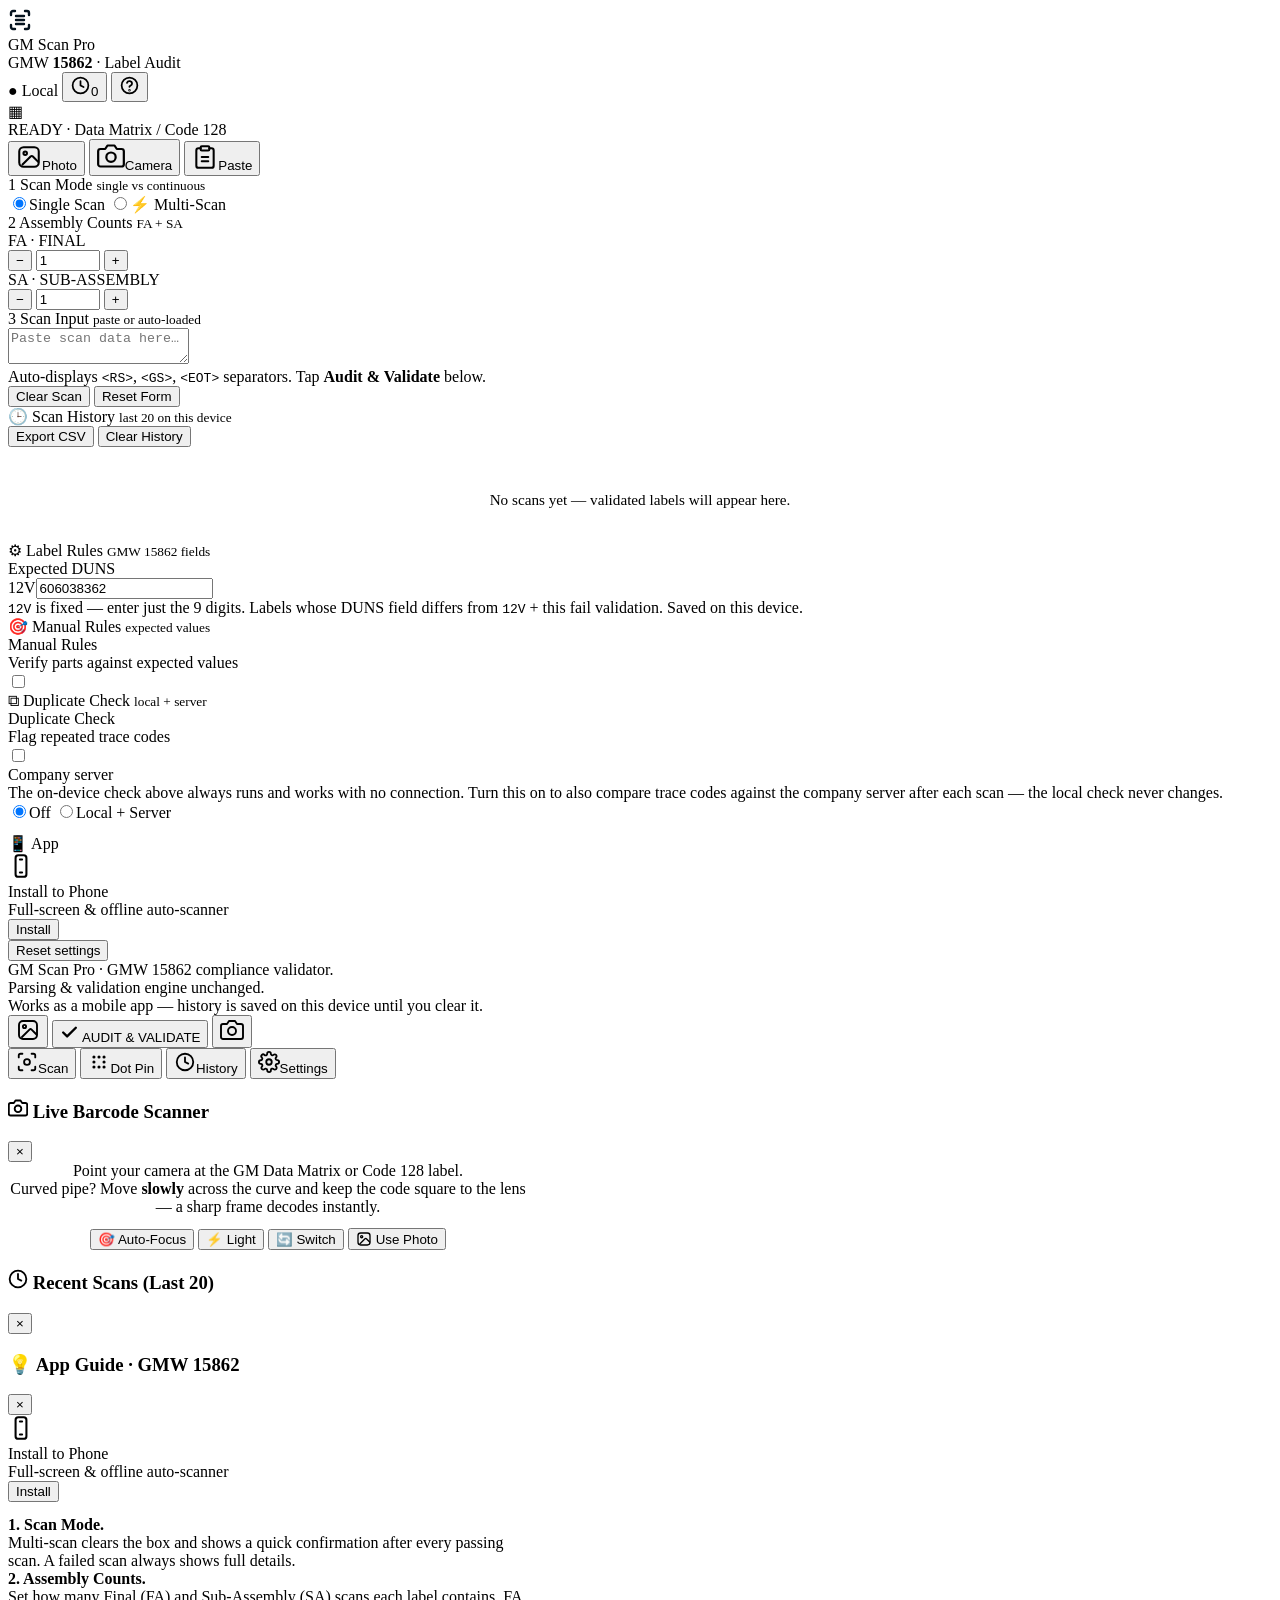
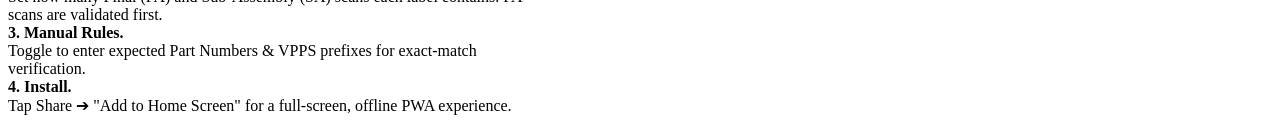
==== commit b52932b8: "Cache-bust v13: versioned css/js asset URLs (?v=13) so phones fetch fresh copies" ====
--- a/index.html
+++ b/index.html
@@ -1,3 +1,4 @@
+<!DOCTYPE html>
 <!DOCTYPE html>
 <html><head>
 <meta charset="UTF-8">
@@ -12,354 +13,11 @@
 <link rel="apple-touch-icon" href="apple-touch-icon.png">
 
 
-<style>
-:root{
-  --bg0:#eef2f9;
-  --bg1:#f7f9fd;
-  --card:#ffffff;
-  --card-solid:#ffffff;
-  --line:rgba(13,27,62,.12);
-  --line-soft:rgba(13,27,62,.08);
-  --txt:#1b2340;
-  --muted:#5b6b8c;
-  --muted2:#8794ad;
-  --cyan:#0ea5c4;
-  --cyan2:#2563eb;
-  --green:#15945a;
-  --green-bg:#e3f7ec;
-  --red:#d63a4d;
-  --red-bg:#fdeaea;
-  --amber:#e8a00a;
-  --shadow:0 12px 30px rgba(23,43,99,.12);
-  --radius:20px;
-}
-*{box-sizing:border-box;-webkit-tap-highlight-color:transparent;}
-html,body{margin:0;padding:0;}
-body{
-  font-family:-apple-system,BlinkMacSystemFont,"Segoe UI",Roboto,Helvetica,Arial,sans-serif;
-  color:var(--txt);
-  background:
-    radial-gradient(1000px 520px at 85% -5%, rgba(37,99,235,.10), transparent 60%),
-    radial-gradient(800px 420px at -5% 12%, rgba(14,165,196,.10), transparent 55%),
-    linear-gradient(180deg,#f7f9fd,var(--bg0) 45%,#eef2f9);
-  background-attachment:fixed;
-  min-height:100vh;
-  padding:0;
-  padding-bottom:96px;
-}
-.app{max-width:520px;margin:0 auto;padding:14px 16px 24px;}
-
-/* ---------- top bar ---------- */
-.topbar{display:flex;align-items:center;justify-content:space-between;padding:10px 4px 14px;gap:10px;}
-.brand{display:flex;align-items:center;gap:11px;}
-.brand .logo{
-  width:42px;height:42px;border-radius:13px;flex:0 0 auto;
-  background:linear-gradient(135deg,#22d3ee,#2563eb);
-  display:flex;align-items:center;justify-content:center;
-  box-shadow:0 6px 18px rgba(37,99,235,.30);
-}
-.brand .titles{line-height:1.1;}
-.brand .titles .name{font-weight:800;font-size:1.05rem;letter-spacing:.01em;}
-.brand .titles .sub{font-size:.68rem;color:var(--muted);font-weight:600;letter-spacing:.06em;margin-top:3px;}
-.brand .sub b{color:var(--cyan);}
-.top-actions{display:flex;gap:9px;align-items:center;}
-.icbtn{
-  position:relative;width:40px;height:40px;border-radius:13px;border:1px solid var(--line);
-  background:#fff;color:var(--txt);cursor:pointer;
-  display:flex;align-items:center;justify-content:center;
-  transition:transform .12s ease, background .2s;box-shadow:0 2px 8px rgba(23,43,99,.05);
-}
-.icbtn:hover{background:#f1f5fb;}
-.icbtn:active{transform:scale(.93);}
-.badge{
-  position:absolute;top:-5px;right:-5px;min-width:19px;height:19px;padding:0 5px;
-  border-radius:10px;background:linear-gradient(135deg,#22d3ee,#2563eb);color:#fff;
-  font-size:.72rem;font-weight:800;display:flex;align-items:center;justify-content:center;
-  box-shadow:0 0 0 2px #fff;
-}
-
-/* ---------- hero scanner card ---------- */
-.hero{
-  position:relative;border-radius:26px;overflow:hidden;
-  border:1px solid var(--line);
-  background:linear-gradient(160deg,#ffffff,#eef4ff);
-  box-shadow:var(--shadow);
-  padding:20px 18px 18px;
-}
-.hero-glow{position:absolute;inset:0;pointer-events:none;background:radial-gradient(340px 200px at 50% 30%, rgba(37,99,235,.10), transparent 70%);}
-.viewfinder{
-  position:relative;height:212px;border-radius:18px;overflow:hidden;
-  background:
-    radial-gradient(320px 160px at 50% 45%, rgba(14,165,196,.10), transparent 70%),
-    repeating-linear-gradient(0deg, rgba(13,27,62,.03) 0 2px, transparent 2px 26px),
-    #f2f6fc;
-  border:1px solid var(--line-soft);
-  display:flex;align-items:center;justify-content:center;
-}
-.corner{position:absolute;width:34px;height:34px;border:3px solid var(--cyan);opacity:.95;}
-.corner.tl{top:14px;left:14px;border-right:none;border-bottom:none;border-radius:10px 0 0 0;}
-.corner.tr{top:14px;right:14px;border-left:none;border-bottom:none;border-radius:0 10px 0 0;}
-.corner.bl{bottom:14px;left:14px;border-right:none;border-top:none;border-radius:0 0 0 10px;}
-.corner.br{bottom:14px;right:14px;border-left:none;border-top:none;border-radius:0 0 10px 0;}
-.scanline{
-  position:absolute;left:8%;right:8%;height:2px;top:18%;
-  background:linear-gradient(90deg,transparent,var(--cyan),transparent);
-  box-shadow:0 0 12px rgba(14,165,196,.6);
-  animation:scan 2.6s ease-in-out infinite;
-}
-@keyframes scan{0%,100%{top:16%;}50%{top:82%;}}
-.viewfinder .center-txt{position:relative;text-align:center;z-index:2;color:var(--muted);}
-.viewfinder .center-txt .big-ico{font-size:2.2rem;opacity:.85;filter:drop-shadow(0 4px 14px rgba(14,165,196,.35));}
-.viewfinder .center-txt .cap{font-size:.78rem;font-weight:600;letter-spacing:.05em;margin-top:6px;color:#5b6b8c;}
-
-.hero-row{display:flex;gap:10px;margin-top:14px;}
-.scan-btn{
-  flex:1.6;height:58px;border:none;border-radius:18px;cursor:pointer;
-  background:linear-gradient(135deg,#22d3ee,#2563eb);color:#fff;font-weight:800;font-size:1rem;
-  display:flex;align-items:center;justify-content:center;gap:8px;
-  box-shadow:0 10px 24px rgba(37,99,235,.30);
-  transition:transform .12s ease;
-}
-.scan-btn:active{transform:scale(.97);}
-.mini-btn{
-  flex:1;height:58px;border-radius:18px;border:1px solid var(--line);cursor:pointer;
-  background:#fff;color:var(--txt);font-weight:700;font-size:.82rem;
-  display:flex;flex-direction:column;align-items:center;justify-content:center;gap:4px;
-  transition:background .2s;
-}
-.mini-btn:hover{background:#f1f5fb;}
-.mini-btn .i{display:flex;align-items:center;justify-content:center;line-height:0;}
-.mini-btn.primary{
-  flex:1.4;background:linear-gradient(135deg,#22d3ee,#2563eb);color:#fff;border:none;
-  box-shadow:0 10px 24px rgba(37,99,235,.30);
-}
-.mini-btn.primary:hover{filter:brightness(1.05);}
-
-/* ---------- section ---------- */
-.card{border-radius:var(--radius);border:1px solid var(--line);background:var(--card);padding:16px;margin-top:14px;box-shadow:0 3px 12px rgba(23,43,99,.05);}
-.card-title{display:flex;align-items:center;gap:8px;font-weight:800;font-size:.86rem;letter-spacing:.04em;color:var(--txt);margin-bottom:4px;}
-.card-title .num{
-  width:22px;height:22px;border-radius:7px;flex:0 0 auto;
-  background:linear-gradient(135deg,#22d3ee,#2563eb);color:#fff;
-  display:flex;align-items:center;justify-content:center;font-size:.75rem;font-weight:900;
-}
-.card-title small{font-weight:600;color:var(--muted);font-size:.72rem;letter-spacing:0;}
-.sub{color:var(--muted);font-size:.8rem;margin:2px 0 12px;}
-
-/* segmented control */
-.seg{display:flex;gap:6px;background:#eef2f8;padding:6px;border-radius:16px;border:1px solid var(--line-soft);}
-.seg label{
-  flex:1;text-align:center;padding:11px 8px;border-radius:12px;cursor:pointer;
-  color:var(--muted);font-weight:700;font-size:.82rem;transition:all .2s;
-}
-.seg input{display:none;}
-.seg label:has(input:checked){background:#fff;color:var(--txt);box-shadow:0 3px 10px rgba(23,43,99,.12);}
-
-/* count steppers */
-.counts{display:flex;gap:12px;}
-.count{flex:1;background:#f6f8fc;border:1px solid var(--line);border-radius:16px;padding:14px;}
-.count .lbl{font-size:.72rem;font-weight:700;color:var(--muted);letter-spacing:.04em;margin-bottom:10px;}
-.stepper{display:flex;align-items:center;justify-content:space-between;gap:8px;}
-.stepper button{
-  width:36px;height:36px;border-radius:11px;border:1px solid var(--line);background:#fff;
-  color:var(--txt);font-size:1.2rem;font-weight:800;cursor:pointer;transition:background .15s;
-}
-.stepper button:hover{background:#eef2f8;}
-.stepper input{width:52px;background:transparent;border:none;text-align:center;color:var(--txt);font-size:1.35rem;font-weight:800;font-family:inherit;}
-.stepper input:focus{outline:none;}
-
-/* toggles */
-.toggle-row{display:flex;align-items:center;gap:12px;padding:11px 2px;border-top:1px solid var(--line-soft);}
-.toggle-row:first-of-type{border-top:none;}
-.toggle-txt{flex:1;}
-.toggle-txt .t{font-weight:700;font-size:.9rem;}
-.toggle-txt .s{font-size:.74rem;color:var(--muted);margin-top:2px;}
-.switch{position:relative;width:50px;height:30px;flex:0 0 auto;cursor:pointer;}
-.switch input{opacity:0;width:0;height:0;}
-.switch .track{position:absolute;inset:0;border-radius:20px;background:#d5dcea;transition:.25s;border:1px solid #c5cfe0;}
-.switch .thumb{position:absolute;top:3px;left:3px;width:24px;height:24px;border-radius:50%;background:#fff;transition:.25s;box-shadow:0 2px 6px rgba(23,43,99,.3);}
-.switch input:checked + .track{background:linear-gradient(135deg,#22d3ee,#2563eb);border-color:transparent;}
-.switch input:checked + .track + .thumb{transform:translateX(20px);background:#fff;}
-
-#expectedBox{margin-top:12px;}
-.rules-wrap{display:grid;gap:12px;}
-.assembly-block{background:#f6f8fc;border:1px solid var(--line-soft);border-radius:14px;padding:12px;}
-.assembly-title{font-weight:800;font-size:.74rem;color:var(--cyan);letter-spacing:.05em;margin-bottom:10px;}
-.fields2{display:grid;grid-template-columns:1fr 1fr;gap:10px;}
-.field{display:flex;flex-direction:column;gap:6px;font-size:.78rem;font-weight:600;color:var(--muted);}
-.field input{padding:11px 12px;background:#fff;border:1px solid var(--line);border-radius:11px;color:var(--txt);font-size:.95rem;font-family:inherit;}
-.field input:focus{outline:none;border-color:var(--cyan);box-shadow:0 0 0 3px rgba(14,165,196,.18);}
-.duns-wrap{display:flex;align-items:stretch;}
-.duns-prefix{display:flex;align-items:center;padding:0 12px;background:#eef2f5;border:1px solid var(--line);border-right:none;border-radius:11px 0 0 11px;color:var(--muted);font-size:.95rem;font-weight:700;letter-spacing:.04em;}
-.duns-wrap input{flex:1;min-width:0;border-radius:0 11px 11px 0;}
-
-/* scan input */
-textarea#scan{
-  width:100%;min-height:112px;resize:vertical;padding:14px;border-radius:16px;
-  font-family:ui-monospace,SFMono-Regular,Menlo,Consolas,monospace;font-size:.9rem;font-weight:700;
-  color:#1b2340;background:#fff;border:1px solid var(--line);
-}
-textarea#scan:focus{outline:none;border-color:var(--cyan);box-shadow:0 0 0 3px rgba(14,165,196,.16);}
-
-/* results */
-#out{margin-top:14px;}
-#out .fail,#out .pass{border-radius:18px;padding:16px;font-weight:800;margin-bottom:4px;}
-#out .pass{background:var(--green-bg);color:var(--green);border:1px solid rgba(21,148,90,.3);}
-#out .fail{background:var(--red-bg);color:var(--red);border:1px solid rgba(214,58,77,.3);}
-table{border-collapse:collapse;width:100%;margin-top:12px;font-size:.78rem;background:#fff;border-radius:14px;overflow:hidden;border:1px solid var(--line-soft);}
-th,td{border:1px solid var(--line-soft);padding:8px 9px;text-align:left;color:var(--txt);}
-th{background:#f6f8fc;color:var(--muted);font-size:.72rem;letter-spacing:.03em;}
-td .ok{color:var(--green);font-weight:800;}
-td .no{color:var(--red);font-weight:800;}
-
-/* bottom action bar */
-.actionbar{
-  position:fixed;left:0;right:0;bottom:0;z-index:60;
-  padding:12px 16px calc(12px + env(safe-area-inset-bottom));
-  background:linear-gradient(0deg,rgba(255,255,255,.98),rgba(255,255,255,.9) 70%,transparent);
-  backdrop-filter:blur(10px);
-  display:flex;gap:10px;align-items:center;
-}
-.validateBtn{
-  flex:1;height:56px;border:none;border-radius:18px;cursor:pointer;
-  background:linear-gradient(135deg,#15945a,#22d3ee);color:#fff;font-weight:900;font-size:1.02rem;
-  display:flex;align-items:center;justify-content:center;gap:8px;
-  box-shadow:0 10px 26px rgba(21,148,90,.30);
-}
-.validateBtn:active{transform:scale(.98);}
-.abtn{width:56px;height:56px;border-radius:18px;border:1px solid var(--line);background:#fff;color:var(--txt);cursor:pointer;flex:0 0 auto;box-shadow:0 2px 8px rgba(23,43,99,.05);display:flex;align-items:center;justify-content:center;}
-.abtn:active{transform:scale(.95);}
-.row2{display:flex;gap:10px;margin-top:10px;}
-.row2 button{flex:1;height:46px;border-radius:14px;border:1px solid var(--line);background:#fff;color:var(--txt);font-weight:700;font-size:.85rem;cursor:pointer;box-shadow:0 2px 8px rgba(23,43,99,.05);}
-.row2 button.danger{color:var(--red);border-color:rgba(214,58,77,.3);}
-.row2 button:hover{background:#f1f5fb;}
-
-/* modal */
-.modal-overlay{position:fixed;inset:0;background:rgba(20,30,55,.45);backdrop-filter:blur(6px);display:none;align-items:center;justify-content:center;z-index:2000;padding:16px;opacity:0;transition:opacity .2s;}
-.modal-overlay.open{display:flex;opacity:1;}
-.modal-content{background:linear-gradient(170deg,#ffffff,#f4f7fd);border:1px solid var(--line);border-radius:22px;width:100%;max-width:560px;max-height:86vh;display:flex;flex-direction:column;overflow:hidden;box-shadow:var(--shadow);}
-.modal-header{display:flex;align-items:center;justify-content:space-between;padding:15px 18px;border-bottom:1px solid var(--line-soft);}
-.modal-header h3{margin:0;font-size:1rem;font-weight:800;display:flex;align-items:center;gap:9px;}
-.modal-close-btn{background:#eef2f8;border:1px solid var(--line);font-size:1.1rem;line-height:1;color:var(--txt);cursor:pointer;padding:7px 12px;border-radius:11px;}
-.modal-body{padding:16px;overflow-y:auto;}
-#qr-reader{width:100%;min-height:260px;background:#000;border-radius:14px;overflow:hidden;margin:0 auto;}
-.camtools{display:flex;gap:8px;justify-content:center;flex-wrap:wrap;margin-top:12px;}
-.camtools button{flex:0 1 auto;min-height:44px;padding:8px 14px;border-radius:13px;border:1px solid var(--line);background:#fff;color:var(--txt);font-weight:700;font-size:.82rem;cursor:pointer;box-shadow:0 2px 6px rgba(23,43,99,.06);}
-
-
-
-
-
-
-
-.ll-suggest{border:none;background:linear-gradient(135deg,#e8a00a,#f0c34a);color:#3a2a00;font-weight:800;font-size:.85rem;padding:9px 18px;border-radius:14px;cursor:pointer;box-shadow:0 4px 14px rgba(232,160,10,.35);}
-.ll-suggest:active{transform:scale(.97);}
-
-.history-item{border:1px solid var(--line-soft);border-radius:14px;padding:12px;margin-bottom:10px;background:#f8faff;}
-.history-item:last-child{margin-bottom:0;}
-.history-item-header{display:flex;align-items:center;justify-content:space-between;margin-bottom:6px;flex-wrap:wrap;gap:8px;font-size:.82rem;color:var(--muted);}
-.badge-pass,.badge-fail{padding:3px 9px;border-radius:12px;font-weight:800;font-size:.72rem;text-transform:uppercase;}
-.badge-pass{background:var(--green-bg);color:var(--green);}
-.badge-fail{background:var(--red-bg);color:var(--red);}
-.history-raw{font-family:ui-monospace,Menlo,Consolas,monospace;font-size:.76rem;background:#eef2f8;padding:8px;border-radius:9px;word-break:break-all;border:1px solid var(--line-soft);margin-top:6px;color:#2b3a5c;}
-.history-reason{font-size:.82rem;color:var(--red);margin-top:6px;font-weight:600;}
-.guide-body{font-size:.9rem;line-height:1.55;color:var(--txt);}
-.guide-body b{color:var(--cyan);}
-.guide-body .gblk{margin-bottom:12px;}
-
-/* toast */
-.toast{position:fixed;left:50%;bottom:92px;transform:translate(-50%,14px);background:#1b2340;color:#fff;padding:12px 20px;border-radius:14px;font-size:.88rem;font-weight:600;opacity:0;pointer-events:none;transition:.25s;z-index:3000;box-shadow:var(--shadow);max-width:90vw;text-align:center;}
-.toast.show{opacity:1;transform:translate(-50%,0);}
-.pwa{display:flex;align-items:center;justify-content:space-between;gap:10px;margin-bottom:6px;padding:12px 14px;border-radius:16px;border:1px solid var(--line);background:linear-gradient(120deg,rgba(37,99,235,.10),rgba(14,165,196,.10));}
-.pwa .pin{display:flex;align-items:center;color:var(--cyan2);}
-.pwa .pt{font-weight:800;font-size:.88rem;}
-.pwa .ps{font-size:.72rem;color:var(--muted);margin-top:2px;}
-.pwa button{border:none;background:linear-gradient(135deg,#22d3ee,#2563eb);color:#fff;padding:9px 14px;border-radius:12px;font-weight:800;font-size:.82rem;cursor:pointer;white-space:nowrap;}
-.hint{color:var(--muted);font-size:.78rem;line-height:1.45;margin-top:8px;}
-.note{color:var(--muted);font-size:.74rem;text-align:center;margin-top:16px;line-height:1.5;}
-
-/* ===== app-like shell: tabs + bottom dock ===== */
-.tabpage{display:none;}
-.tabpage.active{display:block;animation:fadeUp .22s ease;}
-@keyframes fadeUp{from{opacity:0;transform:translateY(8px);}to{opacity:1;transform:none;}}
-body[data-tab="scan"],body[data-tab="dotpin"]{padding-bottom:186px;}
-body[data-tab="history"],body[data-tab="settings"]{padding-bottom:112px;}
-body[data-tab="scan"] .toast,body[data-tab="dotpin"] .toast{bottom:196px;}
-.bottomdock{position:fixed;left:0;right:0;bottom:0;z-index:60;
-  background:rgba(247,249,253,.95);backdrop-filter:blur(14px);-webkit-backdrop-filter:blur(14px);
-  border-top:1px solid var(--line);padding-bottom:env(safe-area-inset-bottom);}
-.bottomdock .actionbar{position:static;z-index:auto;background:none;backdrop-filter:none;-webkit-backdrop-filter:none;
-  padding:10px 16px 4px;display:none;}
-body[data-tab="scan"] .bottomdock .actionbar,body[data-tab="dotpin"] .bottomdock .actionbar{display:flex;}
-.tabbar{display:flex;gap:4px;padding:6px 8px 8px;}
-.tabbar button{flex:1;border:none;background:none;color:var(--muted);font-weight:700;font-size:.68rem;
-  display:flex;flex-direction:column;align-items:center;gap:2px;padding:7px 4px;border-radius:14px;
-  cursor:pointer;position:relative;font-family:inherit;}
-.tabbar button .ticon{display:flex;align-items:center;justify-content:center;width:46px;height:30px;border-radius:12px;}
-.tabbar button.active{color:var(--cyan2);}
-.tabbar button.active .ticon{background:linear-gradient(135deg,rgba(34,211,238,.20),rgba(37,99,235,.20));}
-.tabbar .tbadge{position:absolute;top:0;right:calc(50% - 26px);background:var(--cyan2);color:#fff;
-  font-size:.62rem;font-weight:800;min-width:18px;height:18px;border-radius:10px;
-  display:flex;align-items:center;justify-content:center;padding:0 5px;}
-.conn-pill{font-size:.68rem;font-weight:800;padding:6px 10px;border-radius:20px;background:#eef2f8;
-  border:1px solid var(--line);color:var(--muted);white-space:nowrap;}
-.conn-pill.srv{background:#e8f4ff;color:var(--cyan2);border-color:rgba(37,99,235,.35);}
-.conn-pill.warn{background:#fff7e6;color:#b97a0a;border-color:rgba(232,160,10,.45);}
-.conn-pill.ok{background:var(--green-bg);color:var(--green);border-color:rgba(21,148,90,.35);}
-/* ===== settings ===== */
-.set-label{font-size:.72rem;font-weight:800;letter-spacing:.05em;color:var(--muted);margin:14px 0 8px;text-transform:uppercase;}
-.set-label:first-child{margin-top:2px;}
-.field-err{color:var(--red);font-size:.76rem;font-weight:700;min-height:1.1em;margin-top:4px;}
-.pwrow{display:flex;gap:8px;}
-.pwrow input{flex:1;min-width:0;}
-.pwrow button{width:50px;flex:0 0 auto;border-radius:11px;border:1px solid var(--line);background:#fff;cursor:pointer;font-size:1.05rem;}
-.srv-status{margin-top:10px;font-size:.8rem;font-weight:600;color:var(--muted);background:#f6f8fc;
-  border:1px solid var(--line-soft);border-radius:12px;padding:10px 12px;line-height:1.45;}
-.srv-status.ok{color:var(--green);background:var(--green-bg);border-color:rgba(21,148,90,.3);}
-.srv-status.bad{color:var(--red);background:var(--red-bg);border-color:rgba(214,58,77,.3);}
-.apibox{margin-top:12px;font-size:.78rem;color:var(--muted);background:#f6f8fc;border:1px solid var(--line-soft);
-  border-radius:12px;padding:10px 12px;line-height:1.5;}
-.apibox summary{font-weight:800;color:var(--txt);cursor:pointer;}
-.apibox code{background:#e4ebf6;padding:1px 6px;border-radius:6px;font-size:.74rem;color:#1b2340;}
-.apibox pre{background:#1b2340;color:#dfe7ff;padding:10px;border-radius:10px;overflow-x:auto;font-size:.68rem;margin:8px 0;line-height:1.5;}
-/* ===== server verdict chips (results area) ===== */
-.srv-chip{display:inline-flex;align-items:center;gap:6px;font-size:.78rem;font-weight:800;
-  padding:8px 13px;border-radius:20px;margin-top:10px;line-height:1.35;}
-.srv-chip.checking{background:#eef2f8;color:var(--muted);}
-.srv-chip.ok{background:var(--green-bg);color:var(--green);border:1px solid rgba(21,148,90,.3);}
-.srv-chip.dup{background:var(--red-bg);color:var(--red);border:1px solid rgba(214,58,77,.35);}
-.srv-chip.warn{background:#fff7e6;color:#b97a0a;border:1px solid rgba(232,160,10,.4);}
-.history-list{margin-top:4px;}
-.seg .soff{font-size:.72rem;color:var(--muted);font-weight:600;}
-</style>
+<link rel="stylesheet" href="css/app.css?v=13">
 <script src="vendor/zxing_reader.js"></script>
-<script>
-// Point the ZXing-C++ WebAssembly decoder at the vendored .wasm file,
-// kept local so the app works offline and on the company intranet.
-if (typeof ZXingWASM !== 'undefined' && ZXingWASM.setZXingModuleOverrides) {
-    ZXingWASM.setZXingModuleOverrides({
-        locateFile: function(path) {
-            return path.endsWith('.wasm') ? 'vendor/zxing_reader.wasm' : path;
-        }
-    });
-}
-</script>
-<script>
-// Warm up the decoder engine at page load so the first scan is fast, and record
-// the engine state so failures can tell "engine didn't load" apart from
-// "engine loaded but couldn't read this photo".
-window.__wasmEngineState = 'loading';
-if (typeof ZXingWASM !== 'undefined' && ZXingWASM.readBarcodes) {
-    ZXingWASM.readBarcodes(
-        { width: 4, height: 4, data: new Uint8ClampedArray(64).fill(255) },
-        { formats: ['DataMatrix'], maxNumberOfSymbols: 1 }
-    ).then(() => { window.__wasmEngineState = 'ready'; })
-     .catch(err => { window.__wasmEngineState = 'error: ' + String((err && err.message) || err); });
-} else {
-    window.__wasmEngineState = 'missing-script';
-}
-</script>
-</head><body data-tab="scan"><div class="app">
+<script src="js/engine-boot.js?v=13"></script>
+</head>
+<body data-tab="scan"><div class="app">
 <!-- top bar -->
   <div class="topbar">
     <div class="brand">
@@ -417,7 +75,7 @@
         <div class="lbl">FA · FINAL</div>
         <div class="stepper">
           <button type="button" onclick="stepVal('f',-1)">−</button>
-          <input id="f" type="number" inputmode="numeric" value="1" min="0" max="1000" onchange="buildRules()">
+          <input id="f" type="number" inputmode="numeric" value="1" min="0" max="1000" onchange="buildExpectedRules()">
           <button type="button" onclick="stepVal('f',1)">+</button>
         </div>
       </div>
@@ -425,7 +83,7 @@
         <div class="lbl">SA · SUB-ASSEMBLY</div>
         <div class="stepper">
           <button type="button" onclick="stepVal('c',-1)">−</button>
-          <input id="c" type="number" inputmode="numeric" value="1" min="0" max="1000" onchange="buildRules()">
+          <input id="c" type="number" inputmode="numeric" value="1" min="0" max="1000" onchange="buildExpectedRules()">
           <button type="button" onclick="stepVal('c',1)">+</button>
         </div>
       </div>
@@ -451,7 +109,7 @@
     <div class="card">
       <div class="card-title"><span class="num">🕒</span> Scan History <small>last 20 on this device</small></div>
       <div class="row2" style="margin-top:0;margin-bottom:12px;">
-        <button onclick="exportCSV()">Export CSV</button>
+        <button onclick="exportHistoryCsv()">Export CSV</button>
         <button class="danger" onclick="clearHistory()">Clear History</button>
       </div>
       <div id="historyTabBody" class="history-list"></div>
@@ -619,1603 +277,13 @@
 </div>
 
 <div id="toast" class="toast"></div>
-
-
-<script>
-function stepVal(id,delta){
-  let el=document.getElementById(id);
-  if(!el) return;
-  let v=(parseInt(el.value,10)||0)+delta;
-  v=Math.max(0,Math.min(1000,v));
-  el.value=v;
-  buildRules();
-  persistSettings();
-}
-const DUNS_PREFIX='12V';
-const DEFAULT_DUNS_DIGITS='606038362';
-/* ===== app settings (persisted on this device) ===== */
-const APP_SETTINGS_KEY='gmscanpro_appsettings_v1';
-let appSettings={duns:DEFAULT_DUNS_DIGITS,serverUrl:'',serverKey:'',serverMode:'off'};
-try{const _s=JSON.parse(localStorage.getItem(APP_SETTINGS_KEY)||'{}');if(_s&&typeof _s==='object')appSettings=Object.assign(appSettings,_s);}catch(e){}
-/* Migrate installs that stored the old full "12Vxxxxxxxxx" form: keep just the 9 digits. */
-if(/^12V\d{9}$/i.test(String(appSettings.duns||'')))appSettings.duns=String(appSettings.duns).slice(3).toUpperCase();
-function saveAppSettings(){try{localStorage.setItem(APP_SETTINGS_KEY,JSON.stringify(appSettings));}catch(e){}}
-function expectedDunsDigits(){return String(appSettings.duns||DEFAULT_DUNS_DIGITS).toUpperCase().replace(/\D/g,'').slice(0,9);}
-function expectedDuns(){return DUNS_PREFIX+expectedDunsDigits();}
-function normalizeDunsInput(v){v=String(v||'').trim().toUpperCase().replace(/\s+/g,'');if(v.indexOf(DUNS_PREFIX)===0)v=v.slice(DUNS_PREFIX.length);return v.replace(/\D/g,'').slice(0,9);}
-function validDunsFormat(v){return /^\d{9}$/.test(v);}
-let lastScanAssemblies=[];
-function deviceId(){try{let id=localStorage.getItem('gmscanpro_device');if(!id){id='dev-'+Math.random().toString(36).slice(2,10)+Date.now().toString(36);localStorage.setItem('gmscanpro_device',id);}return id;}catch(e){return 'dev-unknown';}}
-function toggleExpected(){
-    let box = document.getElementById('expectedBox');
-    if(document.getElementById('showExpected').checked){
-        box.style.display = 'block';
-    } else {
-        box.style.display = 'none';
-    }
-}
-function showToast(msg,duration=2200){
-    let t=document.getElementById('toast');
-    t.textContent=msg;
-    t.classList.add('show');
-    clearTimeout(showToast._timer);
-    showToast._timer=setTimeout(()=>t.classList.remove('show'),duration);
-}
-function validateAndShow(){
-    runVal();
-    refreshServerDupStatus();
-    let outEl=document.getElementById('out');
-    if(outEl) outEl.scrollIntoView({behavior:'smooth',block:'start'});
-}
-function buildRules(){let h='';let f=+fEl.value,c=+cEl.value;for(let i=1;i<=f;i++)h+=`<div class="assembly-block"><div class="assembly-title">FA SCAN #${i} (FINAL ASSEMBLY)</div><label class="field"><span>Part #${i}</span><input id=fp${i} placeholder="e.g. 12345678"></label><label class="field"><span>VPPS #${i}</span><input id=fv${i} placeholder="e.g. 6060383620001"></label></div>`;for(let i=1;i<=c;i++)h+=`<div class="assembly-block"><div class="assembly-title">SA SCAN #${i} (SUB-ASSEMBLY / CONVERTER)</div><label class="field"><span>Part #${i}</span><input id=cp${i} placeholder="e.g. 12345678"></label><label class="field"><span>VPPS #${i}</span><input id=cv${i} placeholder="e.g. 6060383620001"></label></div>`;rules.innerHTML=h;}
-function clearScan(){scan.value='';} function resetAll(){fEl.value=1;cEl.value=1;scan.value='';out.innerHTML='';buildRules();}
-function norm(s){
-return String(s||'')
-.replace(/[\x1E\u241E]/g,'<RS>')
-.replace(/[\x1D\u241D]/g,'<GS>')
-.replace(/[\x04\u2404]/g,'')
-.replace(/[\x1F\u241F]/g,'<US>')
-.replace(/[\x1C\u241C]/g,'<FS>')
-.replace(/<0x1E>|␞/gi,'<RS>')
-.replace(/<0x1D>|␝/gi,'<GS>')
-.replace(/<0x4>|<EOT>|␄/gi,'');
-}
-// Rigorous GM GMW 15862 header verification:
-// 1. Accepts standard ISO/IEC 15434 compliance envelopes with explicit '06' (iOS, Scandit, Plant scanners).
-// 2. Accepts Android hardware scans where '06' is dropped only if the payload strictly verifies as a valid GM assembly structure ([)>Y... or Y...P...12V...).
-// 3. Genuinely malformed headers or missing data fields FAIL.
-function validateHeader(t){
-    let s=norm(t).trim();
-    let isDotMatrix = false;
-    let surfEl = document.querySelector('input[name="surfaceType"]:checked');
-    if (surfEl && surfEl.value === 'dotmatrix') isDotMatrix = true;
-    
-    if (isDotMatrix) return '';
-
-    if (s.startsWith('[)>') || s.startsWith('[)<')) {
-        // Must contain 06 OR have valid GM assembly structure starting immediately with Y (Android omission case)
-        if (s.includes('06') || /\[\)>Y\d{13}|\[\)>YP/i.test(s) || /Y\d{13}P\d{8}/i.test(s)) {
-            return '';
-        }
-        return 'Header Validation: Missing 06 format indicator in ISO envelope';
-    }
-    
-    if (/^(?:Y\d{13}|P\d{8}|12V)/i.test(s)) {
-        return '';
-    }
-    
-    return 'Header Validation: Invalid Data Header (must start with [)>06 or valid GM structure)';
-}
-function detect(s){s=norm(s);return s.startsWith('[)>06')?'SCANDIT':'GSRS';}
-function parseGSRS(s){s=norm(s);let o=[];s.split(/<RS>/i).forEach(r=>{let a={VPPS:'',Part:'',DUNS:'',Trace:''};r.split(/<GS>/i).forEach(f=>{f=f.trim();if(f.startsWith('Y'))a.VPPS=f;else if(f.startsWith('P'))a.Part=f;else if(f.startsWith('12V'))a.DUNS=f;else if(f.startsWith('T'))a.Trace=f;});if(a.VPPS||a.Trace)o.push(a)});return o;}
-
-// FIX #2: Correct substring boundaries so single-assembly counts don't capture trailing secondary assemblies
-// Additionally locate Trace Codes after DUNS so malformed/shorter Trace Codes are reported with their true length
-function parseScanditCountDriven(s,count){
-    s=norm(s).replace(/^\[\)>06/,'').replace(/^\[\)<RS>06/,'');
-    let out=[],pos=0;
-    while(out.length<count && pos<s.length){
-        let y=s.indexOf('Y',pos); if(y<0) break;
-        let p=s.indexOf('P',y); 
-        let d=s.indexOf('12V',p); 
-        let t=s.indexOf('T',d);
-        if(p<0||d<0||t<0) break;
-        
-        // GM Trace code is 16 characters after T (total 17 chars including T).
-        // A new assembly VPPS 'Y' should only be recognized AFTER the 16-character trace code is completed (t + 17).
-        let n=s.indexOf('Y',t+17); 
-        if(n<0) n=s.length;
-        
-        let vppsVal=s.substring(y,p);
-        let partVal=s.substring(p,d);
-        let dunsVal=s.substring(d,t);
-        let traceVal=s.substring(t,n);
-        
-        out.push({VPPS:vppsVal,Part:partVal,DUNS:dunsVal,Trace:traceVal});
-        pos=n;
-    }
-    let extra=''; 
-    if(pos<s.length && s.substring(pos).trim().length>0){
-        extra='Unexpected extra assembly data detected: ' + s.substring(pos).trim();
-    }
-    return {arr:out,extra:extra};
-}
-function vp(v) {
-    if (!v || v === 'Y') return 'VPPS Missing';
-    if (!/^Y\d{13}[A-Z]$/i.test(v)) {
-        if (v.length !== 15) return 'VPPS length 14 required (Found ' + (v.length - 1) + ')';
-        return 'VPPS format invalid - expected Y + 13 digits + 1 uppercase letter';
-    }
-    return '';
-}
-function part(v){if(!v||v==='P')return'Part Number Missing - Expected field beginning with P';if(!/^P\d{8}$/.test(v))return'P + 8 digits required';return'';} 
-function duns(v){let D=expectedDuns();if(!v||v==='12V')return'DUNS Missing';if(String(v).toUpperCase()!==D)return'Expected DUNS '+D;return'';} 
-function trace(v,t){if(!v||v==='T'||v==='TY')return'Trace Code Missing - Expected field beginning with T';let x=v.substring(1);if(t==='Final'&&x.length!==16)return'Final Trace length 16 required';if(t==='Converter'&&x.length!==16)return'Converter Trace length 16 required';return'';}
-function lenNoDI(n,v){if(!v)return 0;if(n==='DUNS')return v.length-3;return v.length-1;}
-const fEl=document.getElementById('f'),cEl=document.getElementById('c'),rules=document.getElementById('rules'),scan=document.getElementById('scan'),out=document.getElementById('out');
-function getScanMode(){let m=document.querySelector('input[name="scanMode"]:checked');return m?m.value:'single';}
-
-/* ============ PWA PERSISTENCE ============ */
-const HISTORY_KEY = 'gmscanpro_history';
-const SETTINGS_KEY = 'gmscanpro_settings';
-let historyRecords = [];
-
-// Load persisted history + settings on startup (survives app close/reload).
-(function loadPersistedState(){
-  try {
-    const raw = localStorage.getItem(HISTORY_KEY);
-    if (raw) { const arr = JSON.parse(raw); if (Array.isArray(arr)) historyRecords = arr; }
-  } catch(e){}
-  try {
-    const st = JSON.parse(localStorage.getItem(SETTINGS_KEY) || '{}');
-    if (typeof st.f === 'number') fEl.value = st.f;
-    if (typeof st.c === 'number') cEl.value = st.c;
-    const sh = document.getElementById('showExpected');
-    const cd = document.getElementById('checkDup');
-    if (sh) sh.checked = !!st.showExpected;
-    if (cd) cd.checked = !!st.checkDup;
-  } catch(e){}
-})();
-function persistHistory(){
-  try { localStorage.setItem(HISTORY_KEY, JSON.stringify(historyRecords)); } catch(e){}
-}
-function persistSettings(){
-  try {
-    localStorage.setItem(SETTINGS_KEY, JSON.stringify({
-      f: +fEl.value, c: +cEl.value,
-      showExpected: !!document.getElementById('showExpected').checked,
-      checkDup: !!document.getElementById('checkDup').checked
-    }));
-  } catch(e){}
-}
-// Keep other open instances in sync (same app, not a fresh copy).
-window.addEventListener('storage', (e) => {
-  if (e.key === HISTORY_KEY) {
-    try { const arr = JSON.parse(e.newValue||'[]'); if (Array.isArray(arr)) historyRecords = arr; updateHistoryCount(); } catch(err){}
-  } else if (e.key === SETTINGS_KEY) {
-    try {
-      const st = JSON.parse(e.newValue||'{}');
-      if (typeof st.f === 'number') fEl.value = st.f;
-      if (typeof st.c === 'number') cEl.value = st.c;
-      const sh = document.getElementById('showExpected'); if (sh) sh.checked = !!st.showExpected;
-      const cd = document.getElementById('checkDup'); if (cd) cd.checked = !!st.checkDup;
-      buildRules();
-    } catch(err){}
-  }
-});
-
-function updateHistoryCount(){
-    // FIX: element is 'historyBadgeCount'; guard against missing element so validation can never be aborted.
-    let badge = document.getElementById('historyBadgeCount') || document.getElementById('historyCount');
-    if (badge) badge.textContent = historyRecords.length;
-    let tb = document.getElementById('tabHistoryBadge');
-    if (tb) { tb.textContent = historyRecords.length; tb.style.display = historyRecords.length ? 'flex' : 'none'; }
-}
-
-function playScanFeedback(result) {
-    try {
-        if (navigator.vibrate) {
-            if (result === 'PASS') navigator.vibrate([40]);
-            else navigator.vibrate([80, 50, 80]);
-        }
-        let ctx = new (window.AudioContext || window.webkitAudioContext)();
-        let osc = ctx.createOscillator();
-        let gain = ctx.createGain();
-        osc.connect(gain);
-        gain.connect(ctx.destination);
-        if (result === 'PASS') {
-            osc.frequency.setValueAtTime(880, ctx.currentTime);
-            gain.gain.setValueAtTime(0.1, ctx.currentTime);
-            osc.start();
-            osc.stop(ctx.currentTime + 0.12);
-        } else {
-            osc.frequency.setValueAtTime(300, ctx.currentTime);
-            gain.gain.setValueAtTime(0.15, ctx.currentTime);
-            osc.start();
-            osc.stop(ctx.currentTime + 0.25);
-        }
-    } catch(e) {}
-}
-
-function saveHistory(result,raw,errorReason,assemblies){
-    historyRecords.push({timestamp:new Date().toISOString(),result:result,errorReason:errorReason,assemblies:assemblies,rawScanData:raw});
-    persistHistory();
-    updateHistoryCount();
-    playScanFeedback(result);
-    try {
-        let fa = assemblies.find(a => a.type === 'Final') || {};
-        let sa = assemblies.find(a => a.type === 'Converter') || {};
-        fetch(serverApiUrl('/api/scan'), {
-            method: 'POST',
-            headers: serverApiHeaders({'Content-Type': 'application/json'}),
-            body: JSON.stringify({
-                device: deviceId(),
-                result: result,
-                raw_data: raw,
-                error_reason: errorReason,
-                fa_vpps: fa.vpps || '',
-                fa_part: fa.part || '',
-                fa_trace: fa.trace || '',
-                sa_vpps: sa.vpps || '',
-                sa_part: sa.part || '',
-                sa_trace: sa.trace || ''
-            })
-        }).catch(()=>{});
-    } catch(e) {}
-}
-
-function clearHistory(){
-    if(confirm('Clear all stored validation history?')){
-        historyRecords = [];
-        persistHistory();
-        updateHistoryCount();
-        showToast('History cleared.');
-    }
-}
-function exportCSV(){
-    if(historyRecords.length === 0){showToast('No history available yet.');return;}
-    let maxFinal = 0; let maxConverter = 0;
-    historyRecords.forEach(h=>{
-        let f = h.assemblies.filter(a=>a.type==='Final').length;
-        let c = h.assemblies.filter(a=>a.type==='Converter').length;
-        if(f > maxFinal) maxFinal = f;
-        if(c > maxConverter) maxConverter = c;
-    });
-    let headers = ['Timestamp','Result','ErrorReason'];
-    for(let i=1;i<=maxFinal;i++){headers.push(`Final${i}_VPPS`);headers.push(`Final${i}_Part`);headers.push(`Final${i}_Trace`);}
-    for(let i=1;i<=maxConverter;i++){headers.push(`Converter${i}_VPPS`);headers.push(`Converter${i}_Part`);headers.push(`Converter${i}_Trace`);}
-    let csv = headers.join(',') + '\n';
-    historyRecords.forEach(h=>{
-        let row = [h.timestamp,h.result,h.errorReason || ''];
-        let finals = h.assemblies.filter(a=>a.type==='Final');
-        let converters = h.assemblies.filter(a=>a.type==='Converter');
-        for(let i=0;i<maxFinal;i++){
-            let f = finals[i];
-            row.push(f ? f.vpps : '');row.push(f ? f.part : '');row.push(f ? f.trace : '');
-        }
-        for(let i=0;i<maxConverter;i++){
-            let c = converters[i];
-            row.push(c ? c.vpps : '');row.push(c ? c.part : '');row.push(c ? c.trace : '');
-        }
-        csv += row.map(v => `"${String(v).replace(/"/g,'""')}"`).join(',') + '\n';
-    });
-    const blob = new Blob([csv], {type:'text/csv'});
-    const url = URL.createObjectURL(blob);
-    const link = document.createElement('a');
-    link.href = url; link.download = 'GM_Validation_History.csv'; link.style.display = 'none';
-    document.body.appendChild(link);
-    let downloadWorked = true;
-    try{link.click();}catch(e){downloadWorked = false;}
-    document.body.removeChild(link);
-    let downloadSupported = typeof HTMLAnchorElement !== 'undefined' && 'download' in HTMLAnchorElement.prototype;
-    if(!downloadWorked || !downloadSupported){
-        window.open(url, '_blank');
-        alert('If the file did not download automatically, use your browser Share/Save option on the page that just opened to save the CSV.');
-    }
-    setTimeout(()=>URL.revokeObjectURL(url), 10000);
-}
-function hasSeparators(s){s=norm(s);return s.includes('<GS>')||s.includes('<RS>');}
-function parseContinuous(s,count){
-    s=norm(s).replace(/^\[\)>06/,'').replace(/^\[\)<RS>06/,'').replace(/<GS>|<RS>/gi,'');
-    let out=[],pos=0;
-    while(out.length<count){
-        let y=s.indexOf('Y',pos); if(y<0) break;
-        let p=s.indexOf('P',y); let d=s.indexOf('12V',p); let t=s.indexOf('T',d);
-        if(p<0||d<0||t<0) break;
-        let n=s.indexOf('Y',t+1); if(n<0) n=s.length;
-        out.push({VPPS:s.substring(y,p),Part:s.substring(p,d),DUNS:s.substring(d,t),Trace:s.substring(t,n)});
-        pos=n;
-    }
-    return out;
-}
-// Dot-peen direct-part marks: one concatenated assembly, no separators, with
-// characters between the fields that the continuous parser glues to the wrong
-// field (e.g. Y9310100000000J1P1272638312V606038362T82262581869F0RL0).
-// Only fires on the DPM shape; every other label keeps its existing parser.
-function parseDPM(s){
-    s=norm(s);
-    if(hasSeparators(s)) return null;
-    const cnt=(re)=>(s.match(re)||[]).length;
-    if(cnt(/Y\d{13}[A-Z]/gi)!==1) return null;
-    if(cnt(/P\d{8}/g)!==1) return null;
-    if(cnt(/12V\d{9}/gi)!==1) return null;
-    if(cnt(/T[A-Z0-9]{16}/gi)!==1) return null;
-    const full=s.match(/^Y\d{13}[A-Z](.*?)P\d{8}(.*?)12V\d{9}(.*?)T[A-Z0-9]{16}$/i);
-    if(!full) return null;
-    if(!full[1]&&!full[2]&&!full[3]) return null; // contiguous: not DPM, old parser handles it
-    const vpps=(s.match(/^Y\d{13}[A-Z]/i)||[])[0];
-    const part=(s.match(/P\d{8}/)||[])[0];
-    const duns=(s.match(/12V\d{9}/i)||[])[0];
-    const trace=(s.match(/T[A-Z0-9]{16}$/i)||[])[0];
-    if(!vpps||!part||!duns||!trace) return null;
-    const pi=s.indexOf(part),di=s.indexOf(duns),ti=s.indexOf(trace);
-    if(!(pi>0&&di>pi&&ti>di)) return null;
-    return {VPPS:vpps.toUpperCase(),Part:part,DUNS:duns.toUpperCase(),Trace:trace.toUpperCase()};
-}
-function runVal(){
-    if(+fEl.value > 1000 || +cEl.value > 1000){out.innerHTML ='<div class="fail"><b>FAIL</b><br>Out of Range - Final and Converter values must be between 0 and 1000.</div>';return;}
-    let errs=[],rows='',raw=scan.value;let exp=+fEl.value + +cEl.value;
-    let h=validateHeader(raw);if(h)errs.push('Header Validation: '+h);
-    let arr=[];
-    let dpmA=parseDPM(raw);
-    if(dpmA){
-        // A dot-peen mark carries exactly one assembly: validate what is there.
-        arr=[dpmA];exp=1;
-    }else if(hasSeparators(raw)){
-        arr=parseGSRS(raw);
-    }else{
-        let p=parseScanditCountDriven(raw,exp);
-        arr=p.arr;
-        if(arr.length===0){arr=parseContinuous(raw,exp);}
-        if(p.extra) errs.push(p.extra);
-    } 
-    if(arr.length!==exp)errs.push('Expected Assemblies '+exp+' Found '+arr.length);
-    arr.forEach((a,i)=>{
-        let typ=i<+fEl.value?'Final':'Converter';
-        let idx=i<+fEl.value?i+1:i-(+fEl.value)+1;
-        let ep=document.getElementById((typ==='Final'?'fp':'cp')+idx);
-        let ev=document.getElementById((typ==='Final'?'fv':'cv')+idx);
-        if(document.getElementById('showExpected').checked && ep && ep.value && a.Part.replace(/^P/,'')!==ep.value)
-            errs.push(`${typ} Part #${idx}: Expected ${ep.value} Found ${a.Part.replace(/^P/,'')}`);
-        if(document.getElementById('showExpected').checked && ev && ev.value && !a.VPPS.substring(1).startsWith(ev.value.replace(/^Y/i, '')))
-            errs.push(`${typ} VPPS #${idx}: Expected ${ev.value}`);
-        
-        [['VPPS',vp(a.VPPS),a.VPPS],
-         ['Part',part(a.Part),a.Part],
-         ['DUNS',duns(a.DUNS),a.DUNS],
-         ['Trace',trace(a.Trace,typ),a.Trace]].forEach(r=>{
-            if(r[1])errs.push(typ+' '+r[0]+': '+r[1]);
-            let typLabel = typ === 'Final' ? 'FA' : 'SA';
-            rows+=`<tr><td>${typLabel} ${r[0]}</td><td>${r[2]}</td><td>${lenNoDI(r[0],r[2])}</td><td>${r[1]?'FAIL':'PASS'}</td><td>${r[1]}</td></tr>`;
-        });
-    }); 
-    let assemblies = [];
-    arr.forEach((a,i)=>{
-        let record = {
-            type: i < +fEl.value ? 'Final' : 'Converter',
-            vpps: a.VPPS,
-            part: a.Part.replace(/^P/,''),
-            trace: a.Trace,
-            duns: a.DUNS
-        };
-        assemblies.push(record);
-    });
-    lastScanAssemblies=assemblies;
-
-    if(errs.length === 0 && document.getElementById('checkDup').checked){
-        let duplicateReason = '';
-        assemblies.forEach(a=>{
-            historyRecords.forEach(h=>{
-                if(!h.assemblies) return;
-                h.assemblies.forEach(old=>{
-                    if(a.trace && old.trace === a.trace){
-                        duplicateReason = 'Duplicate Trace Found | ' + a.trace + ' | Previous Scan: ' + h.timestamp;
-                    }
-                });
-            });
-        });
-        if(duplicateReason){
-            errs.push(duplicateReason);
-        }
-    }
-    let result = errs.length ? 'FAIL' : 'PASS';
-    let errorReason = errs.length ? errs.join(' | ') : '';
-    if(raw.trim() !== ''){
-        // FIX: never let history-save abort validation before the result is shown.
-        try { saveHistory(result, raw, errorReason, assemblies); } catch(e){}
-    }
-    let manualMatchHtml = '';
-    if (document.getElementById('showExpected').checked) {
-        let matchItems = [];
-        arr.forEach((a, i) => {
-            let typ = i < +fEl.value ? 'Final' : 'Converter';
-            let idx = i < +fEl.value ? i + 1 : i - (+fEl.value) + 1;
-            let ep = document.getElementById((typ === 'Final' ? 'fp' : 'cp') + idx);
-            let ev = document.getElementById((typ === 'Final' ? 'fv' : 'cv') + idx);
-            let typLabel = typ === 'Final' ? 'FA' : 'SA';
-            if (ep && ep.value) {
-                let isMatch = a.Part.replace(/^P/, '') === ep.value;
-                matchItems.push(`<div style="display:flex;justify-content:space-between;padding:6px 10px;background:${isMatch?'#e8f5e9':'#ffebee'};border-radius:8px;margin-top:6px;font-size:0.88rem;"><b>${typLabel} #${idx} Part #: Scanned ${a.Part.replace(/^P/,'')} == Expected ${ep.value}</b><span style="color:${isMatch?'#2e7d32':'#c62828'};font-weight:700;">${isMatch?'MATCH ✓':'MISMATCH ✕'}</span></div>`);
-            }
-            if (ev && ev.value) {
-                let cleanExp = ev.value.replace(/^Y/i, '');
-                let isMatch = a.VPPS.substring(1).startsWith(cleanExp);
-                matchItems.push(`<div style="display:flex;justify-content:space-between;padding:6px 10px;background:${isMatch?'#e8f5e9':'#ffebee'};border-radius:8px;margin-top:6px;font-size:0.88rem;"><b>${typLabel} #${idx} VPPS Prefix: Scanned ${a.VPPS.substring(0,12)}... == Expected ${ev.value}</b><span style="color:${isMatch?'#2e7d32':'#c62828'};font-weight:700;">${isMatch?'MATCH ✓':'MISMATCH ✕'}</span></div>`);
-            }
-        });
-        if (matchItems.length > 0) {
-            manualMatchHtml = `<div style="background:#e3f2fd;border:1px solid #90caf9;border-radius:12px;padding:12px;margin-bottom:14px;text-align:left;"><div style="color:#0d47a1;font-weight:700;font-size:0.92rem;margin-bottom:4px;">🎯 MANUAL EXPECTED RULES VERIFICATION:</div>${matchItems.join('')}</div>`;
-        }
-    }
-    if (getScanMode() === 'multi') {
-        let fa = assemblies.find(a => a.type === 'Final') || {};
-        if (errs.length === 0) {
-            out.innerHTML = `<div class="pass" style="padding:22px 16px;border-radius:20px;text-align:center;box-shadow:0 4px 12px rgba(30,126,52,0.25);margin-bottom:10px;">
-                <div style="font-size:1.7rem;font-weight:900;margin-bottom:6px;">✓ PASS</div>
-                <div style="font-size:1.05rem;font-weight:700;margin-bottom:6px;">100% GMW 15862 COMPLIANT</div>
-                <div style="font-size:0.92rem;opacity:0.95;margin-bottom:10px;">FA Part #: <b>${fa.part || 'N/A'}</b> &bull; Trace: <b>${fa.trace || 'N/A'}</b></div>
-                <div style="display:inline-block;background:#fff;color:#1e7e34;padding:5px 14px;border-radius:20px;font-size:0.82rem;font-weight:800;">⚡ Scan Recorded (🕒 #${historyRecords.length}) • Ready for Next Label...</div>
-            </div>` + manualMatchHtml;
-        } else {
-            out.innerHTML = `<div class="fail" style="padding:22px 16px;border-radius:20px;text-align:center;box-shadow:0 4px 12px rgba(203,36,49,0.25);margin-bottom:10px;">
-                <div style="font-size:1.7rem;font-weight:900;margin-bottom:6px;">✕ FAIL</div>
-                <div style="font-size:1.05rem;font-weight:700;margin-bottom:8px;">NON-COMPLIANT LABEL</div>
-                <div style="font-size:0.92rem;font-weight:700;color:#900;background:#ffebee;padding:10px;border-radius:12px;margin-bottom:10px;">${errs.join('<br>')}</div>
-                <div style="display:inline-block;background:#fff;color:#cb2431;padding:5px 14px;border-radius:20px;font-size:0.82rem;font-weight:800;">Scan Recorded (🕒 #${historyRecords.length})</div>
-            </div>` + manualMatchHtml;
-        }
-    } else {
-        out.innerHTML = (errs.length ? '<div class="fail"><b>✕ FAIL — NON-COMPLIANT</b><br>' + errs.join('<br>') + '</div>' : '<div class="pass"><b>✓ PASS — 100% GMW 15862 COMPLIANT</b><br>All Assembly Rules &amp; Traces Verified</div>') + manualMatchHtml + '<table><tr><th>Field</th><th>Value</th><th>Length</th><th>Status</th><th>Reason</th></tr>' + rows + '</table>';
-    }
-}
-function openHistoryModal(){
-    let body = document.getElementById('historyModalBody');
-    let modal = document.getElementById('historyModal');
-    if(!body || !modal) return;
-    let last20 = historyRecords.slice(-20).reverse();
-    if(last20.length === 0){
-        body.innerHTML = '<div style="text-align:center;padding:32px;color:var(--muted);font-size:0.95rem;">No recent scans stored in this session yet.</div>';
-    } else {
-        let h = '';
-        last20.forEach((rec, idx) => {
-            let isPass = rec.result === 'PASS';
-            let badgeClass = isPass ? 'badge-pass' : 'badge-fail';
-            let timeStr = formatHistoryTime(rec.timestamp);
-            h += `<div class="history-item">
-                <div class="history-item-header">
-                    <span><b>#${historyRecords.length - idx}</b> &bull; ${timeStr}</span>
-                    <span class="${badgeClass}">${rec.result}</span>
-                </div>
-                ${rec.errorReason ? `<div class="history-reason">${rec.errorReason}</div>` : `<div style="font-size:0.85rem;color:var(--green);font-weight:600;margin-top:4px;">GMW 15862 Compliant &bull; All checks passed</div>`}
-                <div class="history-raw">${escapeHTML(rec.rawScanData || '')}</div>
-            </div>`;
-        });
-        body.innerHTML = h;
-    }
-    modal.classList.add('open');
-    document.body.style.overflow = 'hidden';
-}
-
-function closeHistoryModal(){
-    let modal = document.getElementById('historyModal');
-    if(modal) modal.classList.remove('open');
-    document.body.style.overflow = '';
-}
-
-function handleModalClick(event){
-    let modal = document.getElementById('historyModal');
-    if(event.target === modal){
-        closeHistoryModal();
-    }
-}
-
-function openHelpModal() {
-    let m = document.getElementById('helpModal');
-    if (m) m.classList.add('open');
-    document.body.style.overflow = 'hidden';
-}
-function closeHelpModal() {
-    let m = document.getElementById('helpModal');
-    if (m) m.classList.remove('open');
-    document.body.style.overflow = '';
-}
-function handleHelpModalClick(event) {
-    let m = document.getElementById('helpModal');
-    if (event.target === m) closeHelpModal();
-}
-
-function formatHistoryTime(isoStr){
-    try {
-        let d = new Date(isoStr);
-        return d.toLocaleTimeString([], {hour: '2-digit', minute:'2-digit', second:'2-digit'}) + ' (' + d.toLocaleDateString() + ')';
-    } catch(e) {
-        return isoStr || '';
-    }
-}
-
-function escapeHTML(str){
-    return String(str).replace(/&/g, '&amp;').replace(/</g, '&lt;').replace(/>/g, '&gt;').replace(/"/g, '&quot;');
-}
-
-window.addEventListener('keydown', e => {
-    if(e.key === 'Escape') {
-        closeHistoryModal();
-        stopCameraScan(true);
-        closeHelpModal();
-    }
-});
-let currentFacingMode = "environment";
-let isTorchOn = false;
-let liveScanInterval = null;
-let activeVideoStream = null;
-let nativeBarcodeDetector = null;
-
-function stopCameraScan(closeModal) {
-    if (closeModal) {
-        let modal = document.getElementById('cameraModal');
-        if (modal) modal.classList.remove('open');
-        document.body.style.overflow = '';
-    }
-    if (liveScanInterval) {
-        clearInterval(liveScanInterval);
-        liveScanInterval = null;
-    }
-    if (activeVideoStream) {
-        try {
-            activeVideoStream.getTracks().forEach(t => t.stop());
-        } catch(e) {}
-        activeVideoStream = null;
-    }
-    isTorchOn = false;
-    let torchBtn = document.getElementById('torchBtn');
-    if (torchBtn) torchBtn.innerHTML = "⚡ Light";
-    let cameraStatus = document.getElementById('cameraStatus');
-    if (cameraStatus) cameraStatus.innerHTML = '';
-}
-
-function handleCameraModalClick(event) {
-    let modal = document.getElementById('cameraModal');
-    if (event.target === modal) {
-        stopCameraScan(true);
-    }
-}
-
-function switchCameraFacing() {
-    currentFacingMode = (currentFacingMode === "environment") ? "user" : "environment";
-    showToast("Switching camera lens...");
-    stopCameraScan(false);
-    setTimeout(() => {
-        startCameraScan();
-    }, 350);
-}
-
-function applyAutoFocusToVideo(videoEl, forceToast) {
-    let video = videoEl || document.querySelector('#qr-reader video') || document.getElementById('qr-reader-video');
-    if (!video || !video.srcObject) return;
-    try {
-        const stream = video.srcObject;
-        const tracks = stream.getVideoTracks();
-        if (tracks && tracks.length > 0) {
-            const track = tracks[0];
-            const capabilities = track.getCapabilities ? track.getCapabilities() : {};
-            const constraints = { advanced: [] };
-            let advancedObj = {};
-            if (capabilities.focusMode && Array.isArray(capabilities.focusMode)) {
-                if (capabilities.focusMode.includes('continuous')) {
-                    advancedObj.focusMode = 'continuous';
-                } else if (capabilities.focusMode.includes('auto')) {
-                    advancedObj.focusMode = 'auto';
-                }
-            }
-            if (capabilities.focusDistance) {
-                advancedObj.focusDistance = Math.max(capabilities.focusDistance.min || 0.05, 0.1);
-            }
-            if (capabilities.zoom && !forceToast) {
-                let defaultZoom = Math.min(capabilities.zoom.max || 1.5, 1.35);
-                advancedObj.zoom = Math.max(capabilities.zoom.min || 1.0, defaultZoom);
-            }
-            if (Object.keys(advancedObj).length > 0 && track.applyConstraints) {
-                constraints.advanced.push(advancedObj);
-                track.applyConstraints(constraints).then(() => {
-                    if (forceToast) showToast("🎯 Auto-Focus locked on Data Matrix!");
-                }).catch(() => {
-                    if (forceToast) showToast("🎯 Focusing camera lens...");
-                });
-            } else if (forceToast) {
-                showToast("🎯 Auto-Focus active on lens");
-            }
-        }
-    } catch (e) {
-        if (forceToast) showToast("🎯 Auto-Focus active on lens");
-    }
-}
-
-function triggerAutoFocus() {
-    let video = document.querySelector('#qr-reader video') || document.getElementById('qr-reader-video');
-    if (!video || !video.srcObject) {
-        showToast("Camera not active yet...");
-        return;
-    }
-    applyAutoFocusToVideo(video, true);
-}
-
-function toggleCameraTorch() {
-    let video = document.querySelector('#qr-reader video') || document.getElementById('qr-reader-video');
-    if (!video || !video.srcObject) {
-        showToast("Camera not active yet...");
-        return;
-    }
-    try {
-        const stream = video.srcObject;
-        const tracks = stream.getVideoTracks();
-        if (tracks && tracks.length > 0) {
-            const track = tracks[0];
-            const capabilities = track.getCapabilities ? track.getCapabilities() : {};
-            if (capabilities.torch) {
-                isTorchOn = !isTorchOn;
-                track.applyConstraints({ advanced: [{ torch: isTorchOn }] }).then(() => {
-                    let btn = document.getElementById('torchBtn');
-                    if (btn) btn.innerHTML = isTorchOn ? "⚡ Light ON" : "⚡ Light";
-                    showToast(isTorchOn ? "⚡ Flashlight ON" : "⚡ Flashlight OFF");
-                }).catch(() => {
-                    showToast("Flashlight not supported on this device");
-                });
-            } else {
-                showToast("Flashlight not supported on this lens");
-            }
-        }
-    } catch (e) {
-        showToast("Flashlight not available");
-    }
-}
-
-function getLocalFileNoticeCard() {
-    return `<div style="color:#0f385c;background:#eaf3fc;padding:14px;border-radius:10px;font-size:0.92rem;text-align:left;line-height:1.45;border:1px solid #bce0fd;margin-bottom:14px;">
-                <b>📱 iOS OneDrive / Edge Local File Notice:</b><br>
-                Apple iOS security blocks live video streaming (<code>getUserMedia</code>) inside app previewers and local files (<code>edge://...</code> / <code>file://...</code>).<br><br>
-                👉 <b>Please tap "📸 Launch iPhone Photo Scan" below!</b><br>
-                It opens your iPhone's camera directly to snap &amp; decode the Data Matrix label instantly 100% offline!
-            </div>
-            <button class="tool-btn btn-primary-tool" style="padding:14px 22px;font-size:1.05rem;margin-top:4px;" onclick="triggerPhotoScan(); stopCameraScan(true);" type="button">
-                📸 Launch iPhone Photo Scan
-            </button>`;
-}
-
-function checkLocalFileCameraRestriction() {
-    if (!navigator.mediaDevices || !navigator.mediaDevices.getUserMedia) {
-        document.getElementById('cameraStatus').innerHTML = getLocalFileNoticeCard();
-        return true;
-    }
-    return false;
-}
-
-function startCameraScan() {
-    let modal = document.getElementById('cameraModal');
-    if (modal) modal.classList.add('open');
-    document.body.style.overflow = 'hidden';
-    
-    if (checkLocalFileCameraRestriction()) return;
-    
-    document.getElementById('cameraStatus').innerHTML = '<div style="color:var(--muted);font-size:0.9rem;">Activating live camera continuous auto-scanner...</div>';
-
-    // 1. If native OS BarcodeDetector is supported in browser, use hardware-accelerated continuous live stream scanning!
-    if ('BarcodeDetector' in window && navigator.mediaDevices && navigator.mediaDevices.getUserMedia) {
-        startNativeLiveVideoScanner();
-        return;
-    }
-
-    // 2. Otherwise use the ZXing-C++ WASM live scanner
-    startHtml5QrcodeLiveScanner();
-}
-
-// ---- ZXing-C++ WebAssembly decode engine (fast, replaces ZXing-JS / html5-qrcode) ----
-let wasmVideoCanvas = null;
-// Decode an ImageData through the WASM engine. Resolves to the decoded text or null.
-function wasmDecodeImageData(imageData, opts) {
-    opts = opts || {};
-    if (typeof ZXingWASM === 'undefined' || !ZXingWASM.readBarcodes) {
-        return Promise.resolve(null);
-    }
-    return ZXingWASM.readBarcodes(imageData, {
-        formats: ['DataMatrix', 'Code128'],
-        tryHarder: false,
-        tryRotate: true,
-        tryDenoise: !!opts.denoise,
-        maxNumberOfSymbols: 1
-    }).then(results => {
-        if (results && results.length > 0 && results[0].text) return results[0].text;
-        return null;
-    }).catch(() => null);
-}
-// Continuous live-scan loop: grabs video frames and decodes them with the WASM
-// engine. Chained (never overlapping) so the CPU stays free for the camera.
-function startWasmFrameLoop(videoEl) {
-    if (liveScanInterval) clearInterval(liveScanInterval);
-    if (!wasmVideoCanvas) wasmVideoCanvas = document.createElement('canvas');
-    let wasmBusy = false;
-    let wasmWarned = false;
-    const loop = () => {
-        if (liveScanInterval === null) return; // scanner stopped
-        if (typeof ZXingWASM === 'undefined' || !ZXingWASM.readBarcodes) {
-            if (!wasmWarned) {
-                wasmWarned = true;
-                window.__wasmEngineState = 'missing-script';
-                document.getElementById('cameraStatus').innerHTML = '<div style="color:var(--red);font-size:0.9rem;">\u26a0\ufe0f Scanner engine didn\'t load &mdash; refresh the page and try again.</div>';
-            }
-            liveScanInterval = setTimeout(loop, 500);
-            return;
-        }
-        if (!videoEl || videoEl.readyState !== videoEl.HAVE_ENOUGH_DATA || wasmBusy) {
-            liveScanInterval = setTimeout(loop, 90);
-            return;
-        }
-        wasmBusy = true;
-        const armNext = (delay) => {
-            wasmBusy = false;
-            if (liveScanInterval !== null) liveScanInterval = setTimeout(loop, delay || 30);
-        };
-        let imageData = null;
-        try {
-            const vw = videoEl.videoWidth || 1280, vh = videoEl.videoHeight || 720;
-            const scale = Math.min(1, 960 / vw);
-            wasmVideoCanvas.width = Math.max(320, Math.round(vw * scale));
-            wasmVideoCanvas.height = Math.max(240, Math.round(vh * scale));
-            const ctx = wasmVideoCanvas.getContext('2d', { willReadFrequently: true });
-            ctx.drawImage(videoEl, 0, 0, wasmVideoCanvas.width, wasmVideoCanvas.height);
-            imageData = ctx.getImageData(0, 0, wasmVideoCanvas.width, wasmVideoCanvas.height);
-        } catch (e) { imageData = null; }
-        if (!imageData) { armNext(90); return; }
-        wasmDecodeImageData(imageData, {}).then(text => {
-            if (text) {
-                stopCameraScan(true);
-                onPhotoDecodeSuccess(text);
-                return;
-            }
-            armNext();
-        });
-    };
-    liveScanInterval = setTimeout(loop, 120);
-}
-
-// WASM live camera: used whenever the native BarcodeDetector path is unavailable.
-function startWasmLiveCamera() {
-    if (checkLocalFileCameraRestriction()) {
-        document.getElementById('cameraStatus').innerHTML = getLocalFileNoticeCard();
-        return;
-    }
-    let container = document.getElementById('qr-reader');
-    container.innerHTML = '<video id="qr-reader-video" autoplay playsinline muted style="width:100%;min-height:260px;object-fit:cover;border-radius:8px;background:#000;"></video>';
-    let videoEl = document.getElementById('qr-reader-video');
-    const constraints = {
-        video: {
-            facingMode: { ideal: currentFacingMode || "environment" },
-            width: { ideal: 1280, min: 720 },
-            height: { ideal: 720, min: 480 },
-            focusMode: { ideal: "continuous" },
-            advanced: [
-                { focusMode: "continuous" },
-                { focusMode: "auto" }
-            ]
-        }
-    };
-    document.getElementById('cameraStatus').innerHTML = '<div style="color:var(--muted);font-size:0.9rem;">Activating camera...</div>';
-    navigator.mediaDevices.getUserMedia(constraints)
-        .then(stream => {
-            activeVideoStream = stream;
-            videoEl.srcObject = stream;
-            videoEl.play();
-            document.getElementById('cameraStatus').innerHTML = '<div style="color:var(--green);font-size:0.88rem;font-weight:600;">&#127919; Scanner Active &bull; Auto-Scanning Data Matrix code...</div>';
-            setTimeout(() => applyAutoFocusToVideo(videoEl), 400);
-            setTimeout(() => applyAutoFocusToVideo(videoEl), 1500);
-            startWasmFrameLoop(videoEl);
-        })
-        .catch(err => {
-            document.getElementById('cameraStatus').innerHTML = '<div style="color:var(--red);font-size:0.9rem;">&#9888;&#65039; Camera unavailable. Check permission or use Photo Scan.</div>';
-        });
-}
-
-function startNativeLiveVideoScanner() {
-    let container = document.getElementById('qr-reader');
-    container.innerHTML = '<video id="qr-reader-video" autoplay playsinline muted style="width:100%;min-height:260px;object-fit:cover;border-radius:8px;background:#000;"></video>';
-    let videoEl = document.getElementById('qr-reader-video');
-
-    const constraints = {
-        video: {
-            facingMode: { ideal: currentFacingMode || "environment" },
-            width: { ideal: 1280, min: 720 },
-            height: { ideal: 720, min: 480 },
-            focusMode: { ideal: "continuous" },
-            advanced: [
-                { focusMode: "continuous" },
-                { focusMode: "auto" }
-            ]
-        }
-    };
-
-    navigator.mediaDevices.getUserMedia(constraints)
-        .then(stream => {
-            activeVideoStream = stream;
-            videoEl.srcObject = stream;
-            videoEl.play();
-            document.getElementById('cameraStatus').innerHTML = '<div style="color:var(--green);font-size:0.88rem;font-weight:600;">🎯 Native OS Scanner Active &bull; Auto-Scanning Data Matrix code...</div>';
-            setTimeout(() => applyAutoFocusToVideo(videoEl), 400);
-            setTimeout(() => applyAutoFocusToVideo(videoEl), 1500);
-
-            if (!nativeBarcodeDetector) {
-                try {
-                    nativeBarcodeDetector = new BarcodeDetector({
-                        formats: ['data_matrix', 'code_128']
-                    });
-                } catch(e) {
-                    nativeBarcodeDetector = null;
-                }
-            }
-
-            // Chained detect loop: a new frame is decoded only after the previous
-            // detect() finished. The old 50ms setInterval stacked overlapping
-            // decodes and thrashed the CPU, which slowed time-to-first-scan.
-            if (liveScanInterval) clearInterval(liveScanInterval);
-            let nativeDetectBusy = false;
-            const runNativeDetect = () => {
-                if (liveScanInterval === null) return; // scanner stopped
-                if (!videoEl || videoEl.readyState !== videoEl.HAVE_ENOUGH_DATA || nativeDetectBusy) {
-                    liveScanInterval = setTimeout(runNativeDetect, 90);
-                    return;
-                }
-                nativeDetectBusy = true;
-                const armNext = (delay) => {
-                    nativeDetectBusy = false;
-                    if (liveScanInterval !== null) liveScanInterval = setTimeout(runNativeDetect, delay || 25);
-                };
-                if (nativeBarcodeDetector) {
-                    nativeBarcodeDetector.detect(videoEl)
-                        .then(barcodes => {
-                            if (barcodes && barcodes.length > 0) {
-                                let text = barcodes[0].rawValue;
-                                if (text) {
-                                    stopCameraScan(true);
-                                    onPhotoDecodeSuccess(text);
-                                    return;
-                                }
-                            }
-                            armNext();
-                        })
-                        .catch(() => armNext(90));
-                } else {
-                    // No native BarcodeDetector (e.g. iOS Safari): switch this
-                    // video element over to the ZXing-C++ WASM frame loop.
-                    startWasmFrameLoop(videoEl);
-                    return;
-                }
-            };
-            liveScanInterval = setTimeout(runNativeDetect, 120);
-        })
-        .catch(err => {
-            startHtml5QrcodeLiveScanner();
-        });
-}
-
-function startHtml5QrcodeLiveScanner() {
-    // (name kept for callers) Old html5-qrcode engine replaced by ZXing-C++ WASM.
-    startWasmLiveCamera();
-}
-
-function startZXingLiveScan() {
-    // (name kept for callers) Old ZXing-JS engine replaced by ZXing-C++ WASM.
-    startWasmLiveCamera();
-}
-
-function triggerPhotoScan() {
-    let imgInput = document.getElementById('imageInput');
-    if (imgInput) imgInput.click();
-}
-
-function handleImageScan(event) {
-    let file = event.target.files[0];
-    if (!file) return;
-
-    showToast("Decoding GM Data Matrix from photo...");
-
-    let reader = new FileReader();
-    reader.onload = function(e) {
-        let dataUrl = e.target.result;
-        let img = new Image();
-        img.onload = async function() {
-            if ('BarcodeDetector' in window) {
-                try {
-                    let detector = new BarcodeDetector({
-                        formats: ['data_matrix', 'code_128']
-                    });
-                    let barcodes = await detector.detect(img);
-                    if (barcodes && barcodes.length > 0) {
-                        onPhotoDecodeSuccess(barcodes[0].rawValue);
-                        return;
-                    }
-                    let c = document.createElement('canvas');
-                    let ctx = c.getContext('2d');
-                    c.width = img.width * 2;
-                    c.height = img.height * 2;
-                    ctx.drawImage(img, 0, 0, c.width, c.height);
-                    barcodes = await detector.detect(c);
-                    if (barcodes && barcodes.length > 0) {
-                        onPhotoDecodeSuccess(barcodes[0].rawValue);
-                        return;
-                    }
-                    let cropW = Math.round(img.width * 0.65);
-                    let cropH = Math.round(img.height * 0.65);
-                    let cropY = Math.round((img.height - cropH) / 2);
-                    c.width = cropW * 2;
-                    c.height = cropH * 2;
-                    ctx.drawImage(img, 0, cropY, cropW, cropH, 0, 0, c.width, c.height);
-                    barcodes = await detector.detect(c);
-                    if (barcodes && barcodes.length > 0) {
-                        onPhotoDecodeSuccess(barcodes[0].rawValue);
-                        return;
-                    }
-                    let cropX = Math.round((img.width - cropW) / 2);
-                    ctx.drawImage(img, cropX, cropY, cropW, cropH, 0, 0, c.width, c.height);
-                    barcodes = await detector.detect(c);
-                    if (barcodes && barcodes.length > 0) {
-                        onPhotoDecodeSuccess(barcodes[0].rawValue);
-                        return;
-                    }
-                } catch(err) {}
-            }
-            runZXingMultiScaleDecoder(img, file, dataUrl);
-        };
-        img.onerror = function() {
-            tryHtml5QrcodeFile(file, dataUrl);
-        };
-        img.src = dataUrl;
-    };
-    reader.readAsDataURL(file);
-}
-
-// DPM (dot-peen / needle-etched metal) helpers. A dot-peen Data Matrix is a
-// grid of separated light dots on dark metal: the binarizer sees dashes, not
-// solid modules, so the finder pattern never locks. Verified fix against a
-// real dot-peen pipe mark: merge the dots with a small box blur, upscale 2x,
-// invert (light dots -> dark), then strong contrast. The C++ engine's built-in
-// tryDenoise alone cannot read this mark. Pure canvas/JS: works in all Safari.
-function boxBlurImageData(imgData, r) {
-    const d = imgData.data, w = imgData.width, h = imgData.height;
-    const tmp = new Uint8ClampedArray(d.length);
-    const n = r * 2 + 1;
-    let x, y, i;
-    for (y = 0; y < h; y++) {
-        let rs = 0, gs = 0, bs = 0;
-        const row = y * w;
-        for (x = -r; x <= r; x++) {
-            const c = x < 0 ? 0 : (x >= w ? w - 1 : x);
-            i = (row + c) * 4; rs += d[i]; gs += d[i+1]; bs += d[i+2];
-        }
-        for (x = 0; x < w; x++) {
-            i = (row + x) * 4;
-            tmp[i] = rs / n; tmp[i+1] = gs / n; tmp[i+2] = bs / n; tmp[i+3] = 255;
-            const xo = x - r < 0 ? 0 : x - r, xi = x + r + 1 >= w ? w - 1 : x + r + 1;
-            const o = (row + xo) * 4, ii = (row + xi) * 4;
-            rs += d[ii] - d[o]; gs += d[ii+1] - d[o+1]; bs += d[ii+2] - d[o+2];
-        }
-    }
-    for (x = 0; x < w; x++) {
-        let rs = 0, gs = 0, bs = 0;
-        for (y = -r; y <= r; y++) {
-            const c = y < 0 ? 0 : (y >= h ? h - 1 : y);
-            i = (c * w + x) * 4; rs += tmp[i]; gs += tmp[i+1]; bs += tmp[i+2];
-        }
-        for (y = 0; y < h; y++) {
-            i = (y * w + x) * 4;
-            d[i] = rs / n; d[i+1] = gs / n; d[i+2] = bs / n;
-            const yo = y - r < 0 ? 0 : y - r, yi = y + r + 1 >= h ? h - 1 : y + r + 1;
-            const o = (yo * w + x) * 4, ii = (yi * w + x) * 4;
-            rs += tmp[ii] - tmp[o]; gs += tmp[ii+1] - tmp[o+1]; bs += tmp[ii+2] - tmp[o+2];
-        }
-    }
-}
-function dpmEnhanceCanvas(canvas) {
-    const w = canvas.width, h = canvas.height;
-    const ctx = canvas.getContext('2d');
-    const id = ctx.getImageData(0, 0, w, h);
-    boxBlurImageData(id, 3);
-    boxBlurImageData(id, 3);
-    ctx.putImageData(id, 0, 0);
-    const big = document.createElement('canvas');
-    big.width = w * 2; big.height = h * 2;
-    const bctx = big.getContext('2d');
-    bctx.imageSmoothingEnabled = true; bctx.imageSmoothingQuality = 'high';
-    bctx.drawImage(canvas, 0, 0, big.width, big.height);
-    const bid = bctx.getImageData(0, 0, big.width, big.height);
-    const d = bid.data, n = d.length, cnt = n / 4;
-    let sum = 0, i;
-    for (i = 0; i < n; i += 4) {
-        const v = 255 - (d[i]*0.299 + d[i+1]*0.587 + d[i+2]*0.114);
-        d[i] = d[i+1] = d[i+2] = v; sum += v;
-    }
-    const mean = sum / cnt;
-    for (i = 0; i < n; i += 4) {
-        const v = mean + 3 * (d[i] - mean);
-        d[i] = d[i+1] = d[i+2] = v < 0 ? 0 : v > 255 ? 255 : v;
-    }
-    bctx.putImageData(bid, 0, 0);
-    return big;
-}
-
-function runZXingMultiScaleDecoder(img, file, dataUrl) {
-    // ZXing-C++ WebAssembly engine (replaces the old ZXing-JS decoder).
-    if (typeof ZXingWASM === 'undefined' || !ZXingWASM.readBarcodes) {
-        window.__wasmEngineState = 'missing-script';
-        tryHtml5QrcodeFile(file, dataUrl);
-        return;
-    }
-
-    let tasks = [];
-    // GM labels carry the Data Matrix on the LEFT: try left regions first so the
-    // common case succeeds on the earliest attempts (fastest time-to-scan).
-    // Widths are capped at 1600px: a 12MP phone photo downscaled still resolves
-    // every module, and each attempt runs several times faster than full-res.
-    // 1. Left crops (most likely)
-    [1200, 800].forEach(w => {
-        tasks.push({ width: w, region: 'left', contrast: false });
-        tasks.push({ width: w, region: 'label-left-macro', contrast: false });
-    });
-    // 2. Full image
-    [1600, 1100, 800].forEach(w => {
-        tasks.push({ width: w, region: 'full', contrast: false });
-    });
-    // 3. Center + bottom-left crops
-    [1100, 750].forEach(w => {
-        tasks.push({ width: w, region: 'center', contrast: false });
-        tasks.push({ width: w, region: 'bottom-left', contrast: false });
-    });
-    // 4. High-contrast thresholded attempts for glare / shadows / JPEG artifacts
-    [1000, 750].forEach(w => {
-        tasks.push({ width: w, region: 'left', contrast: true });
-        tasks.push({ width: w, region: 'full', contrast: true });
-    });
-    // 5. DPM dot-peen (needle-etched curved metal pipe): the C++ engine's built-in
-    // morphological denoise bridges needle dots - no slow JS preprocessing needed
-    [900, 700].forEach(w => {
-        tasks.push({ width: w, region: 'label-left-macro', contrast: false, denoise: true });
-        tasks.push({ width: w, region: 'left', contrast: false, denoise: true });
-    });
-    // 6. DPM dot-peen, full enhancement (blur + 2x upscale + invert + contrast).
-    // Verified on a real dot-peen pipe mark that steps 1-5 cannot read. Runs
-    // last: printed labels already decoded above, so this costs nothing unless
-    // every earlier attempt failed.
-    [900].forEach(w => {
-        tasks.push({ width: w, region: 'label-left-macro', dpm: true });
-        tasks.push({ width: w, region: 'left', dpm: true });
-        tasks.push({ width: w, region: 'full', dpm: true });
-    });
-    // Dot Pin tab: try the dot-peen enhancement FIRST, since it is the expected
-    // input there; the paper-label attempts stay as fallback. The Scan tab keeps
-    // the label-first order, so label scans are never delayed by DPM work.
-    if (document.body.dataset.scanmode === 'dpm') {
-        tasks = tasks.filter(t => t.dpm).concat(tasks.filter(t => !t.dpm));
-    }
-
-    let tryTask = function(idx) {
-        if (idx >= tasks.length) {
-            tryHtml5QrcodeFile(file, dataUrl);
-            return;
-        }
-        let task = tasks[idx];
-        if (task.width > img.width && idx > 0) {
-            tryTask(idx + 1);
-            return;
-        }
-
-        let scale = Math.min(1, task.width / img.width);
-        let canvas = document.createElement('canvas');
-        let ctx = canvas.getContext('2d');
-
-        let cropX = 0, cropY = 0, cropW = img.width, cropH = img.height;
-        if (task.region === 'center') {
-            cropW = Math.round(img.width * 0.65);
-            cropH = Math.round(img.height * 0.65);
-            cropX = Math.round((img.width - cropW) / 2);
-            cropY = Math.round((img.height - cropH) / 2);
-        } else if (task.region === 'left') {
-            cropW = Math.round(img.width * 0.62);
-            cropH = Math.round(img.height * 0.8);
-            cropX = 0;
-            cropY = Math.round(img.height * 0.1);
-        } else if (task.region === 'bottom-left') {
-            cropW = Math.round(img.width * 0.62);
-            cropH = Math.round(img.height * 0.7);
-            cropX = 0;
-            cropY = Math.round(img.height * 0.3);
-        } else if (task.region === 'label-left-macro') {
-            cropW = Math.round(img.width * 0.50);
-            cropH = Math.round(img.height * 0.50);
-            cropX = Math.round(img.width * 0.12);
-            cropY = Math.round(img.height * 0.40);
-        }
-
-        canvas.width = Math.max(100, Math.round(cropW * scale));
-        canvas.height = Math.max(100, Math.round(cropH * scale));
-        ctx.drawImage(img, cropX, cropY, cropW, cropH, 0, 0, canvas.width, canvas.height);
-
-        if (task.contrast) {
-            try {
-                let imgData = ctx.getImageData(0, 0, canvas.width, canvas.height);
-                let d = imgData.data;
-                for (let i = 0; i < d.length; i += 4) {
-                    let gray = (d[i] * 0.299 + d[i+1] * 0.587 + d[i+2] * 0.114);
-                    let val = gray < 135 ? 0 : 255;
-                    d[i] = d[i+1] = d[i+2] = val;
-                }
-                ctx.putImageData(imgData, 0, 0);
-            } catch(e) {}
-        }
-        if (task.dpm) {
-            try {
-                canvas = dpmEnhanceCanvas(canvas);
-                ctx = canvas.getContext('2d');
-            } catch(e) {}
-        }
-        let imageData;
-        try {
-            imageData = ctx.getImageData(0, 0, canvas.width, canvas.height);
-        } catch (e) {
-            tryTask(idx + 1);
-            return;
-        }
-        wasmDecodeImageData(imageData, { denoise: task.denoise || task.dpm }).then(text => {
-            if (text) {
-                onPhotoDecodeSuccess(text);
-            } else {
-                tryTask(idx + 1);
-            }
-        });
-    };
-
-    tryTask(0);
-}
-
-function tryHtml5QrcodeFile(file, imgUrl) {
-    // (name kept for callers) Final fallback: whole image through the WASM
-    // engine with extra effort instead of the old html5-qrcode file scan.
-    if (typeof ZXingWASM === 'undefined' || !ZXingWASM.readBarcodes) {
-        window.__wasmEngineState = 'missing-script';
-        showDecodeFail();
-        return;
-    }
-    let img = new Image();
-    img.onload = function() {
-        try {
-            const scale = Math.min(1, 1600 / img.width);
-            const canvas = document.createElement('canvas');
-            canvas.width = Math.max(100, Math.round(img.width * scale));
-            canvas.height = Math.max(100, Math.round(img.height * scale));
-            const ctx = canvas.getContext('2d');
-            ctx.drawImage(img, 0, 0, canvas.width, canvas.height);
-            const imageData = ctx.getImageData(0, 0, canvas.width, canvas.height);
-            ZXingWASM.readBarcodes(imageData, {
-                formats: ['DataMatrix', 'Code128'],
-                tryHarder: true,
-                tryRotate: true,
-                tryDenoise: true,
-                maxNumberOfSymbols: 1
-            }).then(results => {
-                if (results && results.length > 0 && results[0].text) {
-                    onPhotoDecodeSuccess(results[0].text);
-                } else {
-                    showDecodeFail();
-                }
-            }).catch(() => showDecodeFail());
-        } catch (e) {
-            showDecodeFail();
-        }
-    };
-    img.onerror = function() { showDecodeFail(); };
-    img.src = imgUrl;
-}
-
-function showDecodeFail() {
-    let engineState = window.__wasmEngineState || 'unknown';
-    let engineBroken = (engineState === 'missing-script') || (engineState.indexOf('error') === 0);
-    let msg;
-    if (engineState === 'missing-script') {
-        msg = "⚠️ Scanner engine didn't load - refresh the page and try again";
-    } else if (engineState.indexOf('error') === 0) {
-        msg = "⚠️ Scanner engine failed to start - refresh the page and try again";
-    } else {
-        msg = "⚠️ Could not read Data Matrix in photo (try closer photo or good lighting)";
-    }
-    showToast(msg);
-    let scanBox = document.getElementById('scan');
-    if (scanBox && !scanBox.value) {
-        scanBox.placeholder = engineBroken
-            ? "Scanner engine didn't load - refresh the page"
-            : "Could not decode photo — try closer/clearer photo or Live Camera";
-    }
-}
-
-function formatScanDisplay(s) {
-    s = String(s || '').trim();
-    // If it already contains explicit separators or control characters, normalize them
-    if (s.includes('<RS>') || s.includes('\x1E') || s.includes('<GS>') || s.includes('\x1D')) {
-        let formatted = s
-            .replace(/[\x1E\u241E]/g, '<RS>')
-            .replace(/[\x1D\u241D]/g, '<GS>')
-            .replace(/[\x04\u2404]/g, '<EOT>')
-            .replace(/[\x1F\u241F]/g, '<US>')
-            .replace(/[\x1C\u241C]/g, '<FS>')
-            .replace(/<0x1E>|␞/gi, '<RS>')
-            .replace(/<0x1D>|␝/gi, '<GS>')
-            .replace(/<0x4>|␄/gi, '<EOT>');
-        if ((formatted.startsWith('[)>') || formatted.includes('<RS>06')) && !formatted.endsWith('<EOT>')) {
-            formatted += '<EOT>';
-        }
-        return formatted;
-    }
-    
-    // For Android or continuous scans lacking explicit ASCII control separators,
-    // format them professionally into Barcode Data Decoder style ([)<RS>06<GS>...<RS><EOT>)
-    let clean = s.replace(/^\[\)\>0?6?/, '');
-    let out = [];
-    let pos = 0;
-    while(pos < clean.length){
-        let y = clean.indexOf('Y', pos); if(y < 0) break;
-        let p = clean.indexOf('P', y); 
-        let d = clean.indexOf('12V', p); 
-        let t = clean.indexOf('T', d);
-        if(p < 0 || d < 0 || t < 0) break;
-        let n = clean.indexOf('Y', t+17); 
-        if(n < 0) n = clean.length;
-        
-        let vpps = clean.substring(y, p);
-        let part = clean.substring(p, d);
-        let duns = clean.substring(d, t);
-        let trace = clean.substring(t, n);
-        
-        out.push(`<GS>${vpps}<GS>${part}<GS>${duns}<GS>${trace}`);
-        pos = n;
-    }
-    
-    if (out.length > 0) {
-        return '[)<RS>06' + out.join('<RS>') + '<RS><EOT>';
-    }
-    return s;
-}
-
-function onPhotoDecodeSuccess(text) {
-    stopCameraScan(true);
-    let scanBox = document.getElementById('scan');
-    if (scanBox) {
-        scanBox.value = formatScanDisplay(text);
-        showToast("GM Data Matrix detected & loaded!");
-        validateAndShow();
-    }
-}
-
-async function pasteFromClipboard() {
-    try {
-        const text = await navigator.clipboard.readText();
-        if (text) {
-            document.getElementById('scan').value = formatScanDisplay(text);
-            showToast("Pasted — Hit button validate!");
-        } else {
-            showToast("Clipboard is empty");
-        }
-    } catch (err) {
-        showToast("Please tap inside the box and paste (Cmd/Ctrl+V)");
-    }
-}
-
-function handleTouchScreenPaste(event) {
-    let pastedText = '';
-    if (event.clipboardData && event.clipboardData.getData) {
-        pastedText = event.clipboardData.getData('text/plain');
-    } else if (window.clipboardData && window.clipboardData.getData) {
-        pastedText = window.clipboardData.getData('Text');
-    }
-    if (pastedText) {
-        event.preventDefault();
-        let scanBox = document.getElementById('scan');
-        if (scanBox) {
-            scanBox.value = formatScanDisplay(pastedText);
-            showToast("Pasted scan data!");
-            validateAndShow();
-        }
-    }
-}
-
-let inputDebounce = null;
-function handleScanInput(event) {
-    if (inputDebounce) clearTimeout(inputDebounce);
-    inputDebounce = setTimeout(() => {
-        let scanBox = document.getElementById('scan');
-        if (!scanBox || !scanBox.value) return;
-        let currentVal = scanBox.value;
-        if (currentVal.includes('\x1E') || currentVal.includes('\x1D') || currentVal.includes('␞') || currentVal.includes('␝')) {
-            let formatted = formatScanDisplay(currentVal);
-            if (formatted !== currentVal) {
-                scanBox.value = formatted;
-            }
-        }
-        if (currentVal.trim().length >= 15) {
-            validateAndShow();
-        }
-    }, 120);
-}
-let deferredPrompt = null;
-window.addEventListener('beforeinstallprompt', (e) => {
-    e.preventDefault();
-    deferredPrompt = e;
-});
-
-function showPwaInstallGuide() {
-    if (deferredPrompt) {
-        deferredPrompt.prompt();
-        deferredPrompt.userChoice.then((choiceResult) => {
-            if (choiceResult.outcome === 'accepted') {
-                showToast("📱 Installing GM Barcode App...");
-            }
-            deferredPrompt = null;
-        });
-        return;
-    }
-    let msg = `<b>📱 How to Install on your Phone (100% Full-Screen):</b><br><br>
-               <b>1.</b> Tap your browser's <b>Share / Menu button</b> (square with up arrow in Safari, or 3 dots in Edge/Chrome).<br>
-               <b>2.</b> Tap <b>"Add to Home Screen"</b> (or "Add to Phone").<br>
-               <b>3.</b> Tap <b>"Add"</b> in the top right.<br><br>
-               👉 An app icon titled <b>"GM Barcode App"</b> will be on your Home Screen! It opens full-screen without any browser address bar and allows live camera auto-scanning!`;
-    let body = document.getElementById('historyModalBody');
-    let modal = document.getElementById('historyModal');
-    if (body && modal) {
-        body.innerHTML = `<div style="padding:16px;text-align:left;line-height:1.5;color:var(--text);font-size:0.95rem;">${msg}</div>`;
-        modal.classList.add('open');
-        document.body.style.overflow = 'hidden';
-    } else {
-        alert("To install: Tap Share in your browser -> Add to Home Screen -> Add!");
-    }
-}
-
-/* ============ PWA APP-LIKE BEHAVIOUR ============ */
-
-// Open or focus the existing app window instead of launching a fresh browser copy.
-// A fixed window name means the browser reuses an already-open GM Scan Pro window.
-const APP_WINDOW_NAME = 'gmScanProApp';
-function openOrFocusApp(){
-  const url = location.href.split('#')[0];
-  let w = null;
-  try { w = window.open(url, APP_WINDOW_NAME); } catch(e){ w = null; }
-  if (w) { try { w.focus(); } catch(e){} }
-  return !!w;
-}
-// Install button: if app already installed, just bring it forward; else trigger prompt.
-function launchInstalledApp(){
-  if (deferredPrompt) {
-    deferredPrompt.prompt();
-    deferredPrompt.userChoice.then((c) => { if (c.outcome === 'accepted') showToast("📱 Installing GM Scan Pro..."); deferredPrompt = null; });
-    return;
-  }
-  showPwaInstallGuide();
-}
-
-// Standalone detection: run like a mobile app (no browser chrome), full-screen.
-function isStandalone(){
-  return (window.matchMedia && window.matchMedia('(display-mode: standalone)').matches)
-    || window.navigator.standalone === true;
-}
-// Tell the user when it's running as an app.
-function announceStandalone(){
-  try { if (isStandalone()) document.title = 'GM Scan Pro · App'; } catch(e){}
-}
-
-// Robust service worker registration with update handling (keeps a single cached app shell).
-if ('serviceWorker' in navigator) {
-  window.addEventListener('load', () => {
-    navigator.serviceWorker.register('./sw.js')
-      .then(reg => {
-        console.log('PWA SW registered:', reg.scope);
-        // auto-update the running app when a new SW takes over
-        reg.addEventListener('updatefound', () => {
-          const nw = reg.installing;
-          nw.addEventListener('statechange', () => {
-            if (nw.state === 'installed' && navigator.serviceWorker.controller) {
-              console.log('GM Scan Pro update available (applied on next launch).');
-            }
-          });
-        });
-      })
-      .catch(err => console.log('PWA SW registration failed:', err));
-  });
-  navigator.serviceWorker.addEventListener('controllerchange', () => {
-    // new version active: reload only if user had no unsaved scan text
-    const sc = document.getElementById('scan');
-    if (!sc || !sc.value) { try { location.reload(); } catch(e){} }
-  });
-}
-
-// Launch-mode: if this is being opened as a duplicate while an app window is open,
-// bring that window forward instead of showing a second copy (best effort, browsers permitting).
-try {
-  if (window.opener && !isStandalone()) {
-    // opened as a popup from the app -> just sync; do not duplicate
-  }
-} catch(e){}
-
-buildRules();
-updateHistoryCount();
-announceStandalone();
-
-/* ================= APP-LIKE SHELL + SERVER DUPLICATE CHECK ================= */
-function switchTab(name){
-  document.body.dataset.tab=name;
-  // The Dot Pin tab reuses the Scan panel (same inputs, parser, validation,
-  // history): only the decode order changes, via body[data-scanmode].
-  const page=(name==='dotpin')?'scan':name;
-  const dpm=(name==='dotpin');
-  document.body.dataset.scanmode=dpm?'dpm':'label';
-  document.querySelectorAll('.tabpage').forEach(s=>s.classList.toggle('active',s.id==='tab-'+page));
-  document.querySelectorAll('.tabbar button').forEach(b=>b.classList.toggle('active',b.dataset.tab===name));
-  const banner=document.getElementById('dpmModeBanner');
-  if(banner) banner.style.display=dpm?'block':'none';
-  const cap=document.getElementById('heroCap');
-  if(cap) cap.textContent=dpm?'DOT-PIN · needle-etched metal':'READY · Data Matrix / Code 128';
-  if(name==='history') renderHistoryTab();
-  try{window.scrollTo({top:0});}catch(e){window.scrollTo(0,0);}
-}
-function historyListHTML(){
-  let last20=historyRecords.slice(-20).reverse();
-  if(!last20.length) return '<div style="text-align:center;padding:32px;color:var(--muted);font-size:.95rem;">No scans yet — validated labels will appear here.</div>';
-  let h='';
-  last20.forEach((rec,idx)=>{
-    let isPass=rec.result==='PASS';
-    h+='<div class="history-item"><div class="history-item-header"><span><b>#'+(historyRecords.length-idx)+'</b> &bull; '+escapeHTML(formatHistoryTime(rec.timestamp))+'</span><span class="'+(isPass?'badge-pass':'badge-fail')+'">'+rec.result+'</span></div>'
-      +(rec.errorReason?'<div class="history-reason">'+escapeHTML(rec.errorReason)+'</div>':'<div style="font-size:.85rem;color:var(--green);font-weight:600;margin-top:4px;">GMW 15862 Compliant &bull; All checks passed</div>')
-      +'<div class="history-raw">'+escapeHTML(rec.rawScanData||'')+'</div></div>';
-  });
-  return h;
-}
-function renderHistoryTab(){ let b=document.getElementById('historyTabBody'); if(b) b.innerHTML=historyListHTML(); }
-
-/* ---------- settings UI ---------- */
-function applySettingsToUI(){
-  let d=document.getElementById('setDuns'); if(d) d.value=expectedDunsDigits();
-  let u=document.getElementById('setSrvUrl'); if(u) u.value=appSettings.serverUrl||'';
-  let k=document.getElementById('setSrvKey'); if(k) k.value=appSettings.serverKey||'';
-  document.querySelectorAll('input[name="srvMode"]').forEach(r=>{r.checked=(r.value===appSettings.serverMode);});
-  syncSrvFields();
-}
-function onDunsInput(){
-  let el=document.getElementById('setDuns'); let err=document.getElementById('dunsErr');
-  if(!el) return;
-  let raw=el.value;
-  let n=normalizeDunsInput(raw);
-  if(validDunsFormat(n)){ appSettings.duns=n; if(el.value!==n) el.value=n; if(err) err.textContent=''; saveAppSettings(); }
-  else { if(err) err.textContent = raw.trim() ? 'Enter 9 digits (e.g. 606038362).' : ''; }
-  updateConnPill();
-}
-function onSrvSettingsInput(){
-  let u=document.getElementById('setSrvUrl'), k=document.getElementById('setSrvKey');
-  appSettings.serverUrl=u?u.value.trim():'';
-  appSettings.serverKey=k?k.value:'';
-  saveAppSettings(); updateConnPill();
-  let st=document.getElementById('srvTestStatus');
-  if(st && appSettings.serverUrl){ st.className='srv-status'; st.textContent='Settings saved — tap Test connection to verify.'; }
-}
-function onSrvModeChange(v){ appSettings.serverMode=v; saveAppSettings(); syncSrvFields(); updateConnPill(); }
-function syncSrvFields(){ let f=document.getElementById('srvFields'); if(f) f.style.display=(appSettings.serverMode!=='off')?'block':'none'; }
-function toggleKeyVis(){ let k=document.getElementById('setSrvKey'); if(k) k.type=(k.type==='password'?'text':'password'); }
-function resetAppSettings(){
-  if(!confirm('Reset DUNS and server settings to defaults?')) return;
-  appSettings={duns:DEFAULT_DUNS_DIGITS,serverUrl:'',serverKey:'',serverMode:'off'};
-  saveAppSettings(); applySettingsToUI(); updateConnPill(); showToast('Settings reset.');
-}
-function updateConnPill(state){
-  let p=document.getElementById('connPill'); if(!p) return;
-  let on=appSettings.serverMode!=='off' && !!String(appSettings.serverUrl||'').trim();
-  if(on){
-    if(state==='ok'){ p.className='conn-pill srv ok'; p.textContent='● Server ✓'; }
-    else if(state==='warn'){ p.className='conn-pill warn'; p.textContent='● Server ⚠'; }
-    else { p.className='conn-pill srv'; p.textContent='● Server'; }
-  } else { p.className='conn-pill'; p.textContent='● Local'; }
-}
-// keep a second device tab in sync when settings change elsewhere
-window.addEventListener('storage',(e)=>{
-  if(e.key===APP_SETTINGS_KEY){
-    try{const s=JSON.parse(e.newValue||'{}');
-      if(s&&typeof s==='object'){appSettings=Object.assign({duns:DEFAULT_DUNS_DIGITS,serverUrl:'',serverKey:'',serverMode:'off'},s);if(/^12V\d{9}$/i.test(String(appSettings.duns||'')))appSettings.duns=String(appSettings.duns).slice(3).toUpperCase();applySettingsToUI();updateConnPill();}
-    }catch(err){}
-  }
-});
-
-/* ---------- company server duplicate check ---------- */
-function serverApiUrl(path){
-  let base=String(appSettings.serverUrl||'').trim().replace(/\/+$/,'');
-  if(!base) return path;
-  return base+path;
-}
-function serverApiHeaders(extra){
-  let h=Object.assign({},extra||{});
-  if(appSettings.serverKey) h['X-API-Key']=appSettings.serverKey;
-  return h;
-}
-async function checkServerDuplicates(traces){
-  let base=String(appSettings.serverUrl||'').trim();
-  if(typeof location!=='undefined' && location.protocol==='https:' && /^http:\/\//i.test(base))
-    return {ok:false,error:'mixed-content'};
-  let ctrl=new AbortController(); let timer=setTimeout(()=>ctrl.abort(),6000);
-  try{
-    let r=await fetch(serverApiUrl('/api/duplicates/check'),{
-      method:'POST', headers:serverApiHeaders({'Content-Type':'application/json'}),
-      body:JSON.stringify({traces:traces,device:deviceId(),duns:expectedDuns()}),
-      signal:ctrl.signal
-    });
-    clearTimeout(timer);
-    if(!r.ok) return {ok:false,error:'http-'+r.status};
-    let j=await r.json();
-    let dups=Array.isArray(j.duplicates)?j.duplicates:(Array.isArray(j.duplicate_traces)?j.duplicate_traces:[]);
-    return {ok:true,duplicates:dups.map(String),meta:j};
-  }catch(e){ clearTimeout(timer); return {ok:false,error:(e&&e.name==='AbortError')?'timeout':'unreachable'}; }
-}
-let srvCheckSeq=0, lastSrvCheckRaw='', lastSrvVerdictHTML='';
-async function refreshServerDupStatus(){
-  let host=document.getElementById('out'); if(!host) return;
-  let old=document.getElementById('serverDupStatus'); if(old) old.remove();
-  let box=document.createElement('div'); box.id='serverDupStatus'; host.appendChild(box);
-  let raw=(document.getElementById('scan')||{value:''}).value||'';
-  let traces=(lastScanAssemblies||[]).map(a=>a.trace).filter(Boolean);
-  if(appSettings.serverMode==='off' || !String(appSettings.serverUrl||'').trim() || !traces.length){ box.innerHTML=''; return; }
-  if(raw===lastSrvCheckRaw && lastSrvVerdictHTML){ box.innerHTML=lastSrvVerdictHTML; return; }
-  let my=++srvCheckSeq;
-  box.innerHTML='<span class="srv-chip checking">⟳ Checking company server…</span>';
-  let res=await checkServerDuplicates(traces);
-  if(my!==srvCheckSeq) return;
-  if(!res.ok){
-    let msg = res.error==='mixed-content' ? 'Server URL must use HTTPS — this app runs over HTTPS, so browsers block plain-HTTP.'
-      : res.error==='timeout' ? 'Server timed out — only the on-device check ran.'
-      : res.error && res.error.indexOf('http-')===0 ? 'Server answered with HTTP '+res.error.slice(5)+' — check the URL.'
-      : 'Server unreachable — only the on-device check ran.';
-    lastSrvVerdictHTML='<span class="srv-chip warn">⚠ '+msg+'</span>';
-    box.innerHTML=lastSrvVerdictHTML; updateConnPill('warn'); return;
-  }
-  updateConnPill('ok');
-  let dups=res.duplicates||[];
-  if(dups.length){
-    lastSrvVerdictHTML='<span class="srv-chip dup">⛔ SERVER DUPLICATE: '+dups.map(escapeHTML).join(', ')+'</span>';
-  } else {
-    lastSrvVerdictHTML='<span class="srv-chip ok">✓ Server: no duplicates found</span>';
-  }
-  lastSrvCheckRaw=raw; box.innerHTML=lastSrvVerdictHTML;
-}
-async function testServerConnection(){
-  let st=document.getElementById('srvTestStatus');
-  let base=String(appSettings.serverUrl||'').trim();
-  if(!base){ if(st){st.className='srv-status bad';st.textContent='Enter the server URL first.';} updateConnPill('warn'); return; }
-  if(typeof location!=='undefined' && location.protocol==='https:' && /^http:\/\//i.test(base)){
-    if(st){st.className='srv-status bad';st.textContent='Blocked: this app runs over HTTPS, so the server URL must also be HTTPS (browsers block plain HTTP).';}
-    updateConnPill('warn'); return;
-  }
-  if(st){st.className='srv-status';st.textContent='Testing…';}
-  let ctrl=new AbortController(); let t=setTimeout(()=>ctrl.abort(),7000);
-  try{
-    let r=await fetch(serverApiUrl('/api/health'),{headers:serverApiHeaders({}),signal:ctrl.signal});
-    clearTimeout(t);
-    if(r.ok){
-      let j=null; try{j=await r.json();}catch(e){}
-      if(st){st.className='srv-status ok';st.textContent='✓ Connected to server.'+(j&&j.version?(' Server version '+j.version+'.'):'')+' Duplicate checks will run after each scan.';}
-      updateConnPill('ok');
-    } else {
-      if(st){st.className='srv-status bad';st.textContent='Server answered with HTTP '+r.status+'. Check the URL path.';}
-      updateConnPill('warn');
-    }
-  }catch(e){
-    clearTimeout(t);
-    if(st){st.className='srv-status bad';st.textContent='Could not reach the server. Check the URL, the phone\u2019s Wi-Fi/VPN, and that the server allows this app (CORS).';}
-    updateConnPill('warn');
-  }
-}
-
-/* ---------- init ---------- */
-applySettingsToUI();
-renderHistoryTab();
-updateHistoryCount();
-updateConnPill();
-
-</script>
-</body></html>
+<script src="js/config.js?v=13"></script>
+<script src="js/utils.js?v=13"></script>
+<script src="js/dpm.js?v=13"></script>
+<script src="js/parser.js?v=13"></script>
+<script src="js/scanner.js?v=13"></script>
+<script src="js/history.js?v=13"></script>
+<script src="js/settings.js?v=13"></script>
+<script src="js/ui.js?v=13"></script>
+</body>
+</html>
--- a/css/app.css
+++ b/css/app.css
@@ -0,0 +1,281 @@
+/* ==========================================================================
+ * GM Scan Pro — css/app.css
+ * --------------------------------------------------------------------------
+ * Every application style, extracted verbatim from the original
+ * single-file index.html. No visual changes.
+ * ========================================================================== */
+
+<link rel="stylesheet" href="css/app.css">
+<script src="vendor/zxing_reader.js"></script>
+<script src="js/engine-boot.js"></script>
+</head>
+<body data-tab="scan"><div class="app">
+<!-- top bar -->
+  <div class="topbar">
+    <div class="brand">
+      <div class="logo">
+        <svg width="24" height="24" viewBox="0 0 24 24" fill="none" stroke="#04121f" stroke-width="2.4" stroke-linecap="round" stroke-linejoin="round"><path d="M3 7V5a2 2 0 0 1 2-2h2M17 3h2a2 2 0 0 1 2 2v2M21 17v2a2 2 0 0 1-2 2h-2M7 21H5a2 2 0 0 1-2-2v-2"/><path d="M8 12h8M8 8h8M8 16h8"/></svg>
+      </div>
+      <div class="titles">
+        <div class="name">GM Scan Pro</div>
+        <div class="sub">GMW <b>15862</b> · Label Audit</div>
+      </div>
+    </div>
+    <div class="top-actions">
+      <span class="conn-pill" id="connPill" title="Duplicate-check connection">● Local</span>
+      <button class="icbtn" onclick="switchTab('history')" title="History" aria-label="History"><svg viewBox="0 0 24 24" width="21" height="21" fill="none" stroke="currentColor" stroke-width="2" stroke-linecap="round" stroke-linejoin="round"><circle cx="12" cy="12" r="9"/><polyline points="12 7 12 12 15.5 13.8"/></svg><span class="badge" id="historyBadgeCount">0</span></button>
+      <button class="icbtn" onclick="openHelpModal()" title="Help" aria-label="Help"><svg viewBox="0 0 24 24" width="21" height="21" fill="none" stroke="currentColor" stroke-width="2" stroke-linecap="round" stroke-linejoin="round"><circle cx="12" cy="12" r="9"/><path d="M9.1 9a3 3 0 0 1 5.8 1c0 2-3 2.5-3 3.5"/><circle cx="12" cy="17.4" r="0.4" fill="currentColor"/></svg></button>
+    </div>
+  </div>
+
+  
+  <section id="tab-scan" class="tabpage active">
+  <div id="dpmModeBanner" style="display:none;margin:2px 2px 10px;padding:10px 14px;border-radius:12px;background:linear-gradient(135deg,rgba(34,211,238,.14),rgba(37,99,235,.14));border:1px solid rgba(34,211,238,.45);font-size:.82rem;font-weight:700;color:var(--cyan2);">◉ DOT-PIN MODE — needle-etched marks on metal. For best results use <b>Photo</b> up close, and keep glare off the code.</div>
+<!-- HERO scanner card -->
+  <div class="hero">
+    <div class="hero-glow"></div>
+    <div class="viewfinder">
+      <span class="corner tl"></span><span class="corner tr"></span>
+      <span class="corner bl"></span><span class="corner br"></span>
+      <div class="scanline"></div>
+      <div class="center-txt">
+        <div class="big-ico">▦</div>
+        <div class="cap" id="heroCap">READY · Data Matrix / Code 128</div>
+      </div>
+    </div>
+    <div class="hero-row">
+      <button class="mini-btn" onclick="triggerPhotoScan()" title="Photo"><span class="i"><svg viewBox="0 0 24 24" width="26" height="26" fill="none" stroke="currentColor" stroke-width="1.9" stroke-linecap="round" stroke-linejoin="round"><rect x="3" y="3" width="18" height="18" rx="4"/><circle cx="8.5" cy="8.5" r="1.6"/><path d="M20.5 16.5 15.6 11.6a1.5 1.5 0 0 0-2.12 0L6 19"/></svg></span>Photo</button>
+      <button class="mini-btn primary" onclick="startCameraScan()" title="Live camera"><span class="i"><svg viewBox="0 0 24 24" width="28" height="28" fill="none" stroke="currentColor" stroke-width="1.9" stroke-linecap="round" stroke-linejoin="round"><path d="M23 19a2 2 0 0 1-2 2H3a2 2 0 0 1-2-2V8a2 2 0 0 1 2-2h4l2-3h6l2 3h4a2 2 0 0 1 2 2z"/><circle cx="12" cy="13" r="4"/></svg></span>Camera</button>
+      <button class="mini-btn" onclick="pasteFromClipboard()" title="Clipboard"><span class="i"><svg viewBox="0 0 24 24" width="26" height="26" fill="none" stroke="currentColor" stroke-width="1.9" stroke-linecap="round" stroke-linejoin="round"><rect x="8" y="2" width="8" height="4" rx="1"/><path d="M16 4h2a2 2 0 0 1 2 2v14a2 2 0 0 1-2 2H6a2 2 0 0 1-2-2V6a2 2 0 0 1 2-2h2"/><path d="M9 12h6M9 16h6"/></svg></span>Paste</button>
+    </div>
+  </div>
+
+  <!-- 1. Mode -->
+  <div class="card">
+    <div class="card-title"><span class="num">1</span> Scan Mode <small>single vs continuous</small></div>
+    <div class="seg">
+      <label><input type="radio" name="scanMode" id="modeSingle" value="single" checked><span>Single Scan</span></label>
+      <label><input type="radio" name="scanMode" id="modeMulti" value="multi"><span>⚡ Multi-Scan</span></label>
+    </div>
+  </div>
+
+  <!-- 2. counts + toggles -->
+  <div class="card">
+    <div class="card-title"><span class="num">2</span> Assembly Counts <small>FA + SA</small></div>
+    <div class="counts">
+      <div class="count">
+        <div class="lbl">FA · FINAL</div>
+        <div class="stepper">
+          <button type="button" onclick="stepVal('f',-1)">−</button>
+          <input id="f" type="number" inputmode="numeric" value="1" min="0" max="1000" onchange="buildExpectedRules()">
+          <button type="button" onclick="stepVal('f',1)">+</button>
+        </div>
+      </div>
+      <div class="count">
+        <div class="lbl">SA · SUB-ASSEMBLY</div>
+        <div class="stepper">
+          <button type="button" onclick="stepVal('c',-1)">−</button>
+          <input id="c" type="number" inputmode="numeric" value="1" min="0" max="1000" onchange="buildExpectedRules()">
+          <button type="button" onclick="stepVal('c',1)">+</button>
+        </div>
+      </div>
+    </div>
+  </div>
+<!-- 3. scan input -->
+  <div class="card">
+    <div class="card-title"><span class="num">3</span> Scan Input <small>paste or auto-loaded</small></div>
+    <textarea id="scan" onpaste="handleTouchScreenPaste(event)" oninput="handleScanInput(event)" placeholder="Paste scan data here…"></textarea>
+    <div class="hint">Auto-displays <code>&lt;RS&gt;</code>, <code>&lt;GS&gt;</code>, <code>&lt;EOT&gt;</code> separators. Tap <b>Audit &amp; Validate</b> below.</div>
+  </div>
+
+  <!-- RESULTS -->
+  <div id="out"></div>
+
+      <div class="row2">
+      <button onclick="clearScan()">Clear Scan</button>
+      <button onclick="resetAll()">Reset Form</button>
+    </div>
+  </section>
+
+  <section id="tab-history" class="tabpage">
+    <div class="card">
+      <div class="card-title"><span class="num">🕒</span> Scan History <small>last 20 on this device</small></div>
+      <div class="row2" style="margin-top:0;margin-bottom:12px;">
+        <button onclick="exportHistoryCsv()">Export CSV</button>
+        <button class="danger" onclick="clearHistory()">Clear History</button>
+      </div>
+      <div id="historyTabBody" class="history-list"></div>
+    </div>
+  </section>
+
+  <section id="tab-settings" class="tabpage">
+    <div class="card">
+      <div class="card-title"><span class="num">⚙</span> Label Rules <small>GMW 15862 fields</small></div>
+      <div class="field"><span>Expected DUNS</span>
+        <div class="duns-wrap"><span class="duns-prefix">12V</span><input id="setDuns" inputmode="numeric" autocomplete="off"
+               placeholder="606038362" maxlength="9" oninput="onDunsInput()"></div>
+      </div>
+      <div class="field-err" id="dunsErr"></div>
+      <div class="hint"><code>12V</code> is fixed — enter just the 9 digits. Labels whose DUNS field differs from <code>12V</code> + this fail validation. Saved on this device.</div>
+    </div>
+
+    <div class="card">
+      <div class="card-title"><span class="num">🎯</span> Manual Rules <small>expected values</small></div>
+    <div class="toggle-row">
+      <div class="toggle-txt"><div class="t">Manual Rules</div><div class="s">Verify parts against expected values</div></div>
+      <label class="switch"><input type="checkbox" id="showExpected" onchange="toggleExpected()"><span class="track"></span><span class="thumb"></span></label>
+    </div>
+    <div id="expectedBox" style="display:none;">
+      <div class="sub" style="margin-bottom:10px;">Leave fields blank to ignore that check.</div>
+      <div id="rules" class="rules-wrap"></div>
+    </div>
+    </div>
+
+    <div class="card">
+      <div class="card-title"><span class="num">⧉</span> Duplicate Check <small>local + server</small></div>
+    <div class="toggle-row">
+      <div class="toggle-txt"><div class="t">Duplicate Check</div><div class="s">Flag repeated trace codes</div></div>
+      <label class="switch"><input type="checkbox" id="checkDup"><span class="track"></span><span class="thumb"></span></label>
+    </div>
+
+
+      <div class="set-label">Company server</div>
+      <div class="hint" style="margin-top:0;">The on-device check above always runs and works with no connection. Turn this on to also compare trace codes against the company server after each scan — the local check never changes.</div>
+      <div class="seg" style="margin-bottom:12px;">
+        <label><input type="radio" name="srvMode" value="off" onchange="onSrvModeChange('off')"><span>Off</span></label>
+        <label><input type="radio" name="srvMode" value="server" onchange="onSrvModeChange('server')"><span>Local + Server</span></label>
+      </div>
+      <div id="srvFields">
+        <label class="field"><span>Server URL</span>
+          <input id="setSrvUrl" inputmode="url" autocomplete="off" autocapitalize="off" spellcheck="false"
+                 placeholder="https://server.company.com:5000" oninput="onSrvSettingsInput()">
+        </label>
+        <label class="field"><span>API key <span class="soff">(optional — must match the server)</span></span>
+          <div class="pwrow">
+            <input id="setSrvKey" type="password" autocomplete="off" placeholder="••••••••" oninput="onSrvSettingsInput()">
+            <button type="button" onclick="toggleKeyVis()" title="Show/hide">👁</button>
+          </div>
+        </label>
+        <div class="row2">
+          <button onclick="testServerConnection()">Test connection</button>
+        </div>
+        <div class="srv-status" id="srvTestStatus">Not configured.</div>
+        <details class="apibox">
+          <summary>What the server must do <span style="font-weight:400;">(for your IT team)</span></summary>
+          <p style="margin:8px 0;">After each scan the app sends:</p>
+          <pre>POST {server URL}/api/duplicates/check
+Content-Type: application/json
+X-API-Key: (your key, if set)
+
+{ "traces": ["TABC123...", "TDEF456..."],
+  "device": "dev-9f3k2l8x",
+  "duns": "12V606038362" }</pre>
+          <p style="margin:8px 0;">The server answers:</p>
+          <pre>{ "duplicates": ["TABC123..."] }</pre>
+          <p style="margin:8px 0 0;">An empty list means no duplicates. The included <code>server.py</code> already implements exactly this — IT only points it at the real trace database (2 marked spots) and gives it a URL the shopfloor phones can reach.</p>
+        </details>
+      </div>
+    </div>
+
+    <div class="card">
+      <div class="card-title"><span class="num">📱</span> App</div>
+      <div class="pwa">
+        <span class="pin"><svg viewBox="0 0 24 24" width="26" height="26" fill="none" stroke="currentColor" stroke-width="1.9" stroke-linecap="round" stroke-linejoin="round"><rect x="7" y="2" width="10" height="20" rx="2.5"/><path d="M11 18h2"/><path d="M11 6h2"/></svg></span>
+        <div style="flex:1;min-width:0;"><div class="pt">Install to Phone</div><div class="ps">Full-screen &amp; offline auto-scanner</div></div>
+        <button onclick="setTimeout(launchInstalledApp,120);">Install</button>
+      </div>
+      <div class="row2">
+        <button onclick="resetAppSettings()">Reset settings</button>
+      </div>
+<div class="note">GM Scan Pro · GMW 15862 compliance validator.<br>Parsing &amp; validation engine unchanged.<br>Works as a mobile app — history is saved on this device until you clear it.</div>
+</div>
+
+
+    </div>
+  </section>
+</div>
+
+<div class="bottomdock">
+<div class="actionbar">
+  <button class="abtn" onclick="triggerPhotoScan()" title="Photo"><svg viewBox="0 0 24 24" width="24" height="24" fill="none" stroke="currentColor" stroke-width="1.9" stroke-linecap="round" stroke-linejoin="round"><rect x="3" y="3" width="18" height="18" rx="4"/><circle cx="8.5" cy="8.5" r="1.6"/><path d="M20.5 16.5 15.6 11.6a1.5 1.5 0 0 0-2.12 0L6 19"/></svg></button>
+  <button class="validateBtn" onclick="validateAndShow()">
+    <svg width="19" height="19" viewBox="0 0 24 24" fill="none" stroke="currentColor" stroke-width="3" stroke-linecap="round" stroke-linejoin="round"><path d="M20 6 9 17l-5-5"/></svg>
+    AUDIT &amp; VALIDATE
+  </button>
+  <button class="abtn" onclick="startCameraScan()" title="Camera"><svg viewBox="0 0 24 24" width="24" height="24" fill="none" stroke="currentColor" stroke-width="1.9" stroke-linecap="round" stroke-linejoin="round"><path d="M23 19a2 2 0 0 1-2 2H3a2 2 0 0 1-2-2V8a2 2 0 0 1 2-2h4l2-3h6l2 3h4a2 2 0 0 1 2 2z"/><circle cx="12" cy="13" r="4"/></svg></button>
+</div>
+  <nav class="tabbar">
+    <button data-tab="scan" class="active" onclick="switchTab('scan')"><span class="ticon"><svg viewBox="0 0 24 24" width="22" height="22" fill="none" stroke="currentColor" stroke-width="2" stroke-linecap="round" stroke-linejoin="round"><path d="M3 7V5a2 2 0 0 1 2-2h2M17 3h2a2 2 0 0 1 2 2v2M21 17v2a2 2 0 0 1-2 2h-2M7 21H5a2 2 0 0 1-2-2v-2"/><circle cx="12" cy="12" r="3.2"/></svg></span>Scan</button>
+    <button data-tab="dotpin" onclick="switchTab('dotpin')"><span class="ticon"><svg viewBox="0 0 24 24" width="22" height="22" fill="currentColor"><circle cx="6.5" cy="6.5" r="1.7"/><circle cx="12" cy="6.5" r="1.7"/><circle cx="17.5" cy="6.5" r="1.7"/><circle cx="6.5" cy="12" r="1.7"/><circle cx="17.5" cy="12" r="1.7"/><circle cx="6.5" cy="17.5" r="1.7"/><circle cx="12" cy="17.5" r="1.7"/><circle cx="17.5" cy="17.5" r="1.7"/></svg></span>Dot Pin</button>
+    <button data-tab="history" onclick="switchTab('history')"><span class="ticon"><svg viewBox="0 0 24 24" width="22" height="22" fill="none" stroke="currentColor" stroke-width="2" stroke-linecap="round" stroke-linejoin="round"><circle cx="12" cy="12" r="9"/><polyline points="12 7 12 12 15.5 13.8"/></svg></span>History<span class="tbadge" id="tabHistoryBadge" style="display:none;">0</span></button>
+    <button data-tab="settings" onclick="switchTab('settings')"><span class="ticon"><svg viewBox="0 0 24 24" width="22" height="22" fill="none" stroke="currentColor" stroke-width="2" stroke-linecap="round" stroke-linejoin="round"><circle cx="12" cy="12" r="3"/><path d="M19.4 15a1.65 1.65 0 0 0 .33 1.82l.06.06a2 2 0 1 1-2.83 2.83l-.06-.06a1.65 1.65 0 0 0-1.82-.33 1.65 1.65 0 0 0-1 1.51V21a2 2 0 1 1-4 0v-.09A1.65 1.65 0 0 0 9 19.4a1.65 1.65 0 0 0-1.82.33l-.06.06a2 2 0 1 1-2.83-2.83l.06-.06a1.65 1.65 0 0 0 .33-1.82 1.65 1.65 0 0 0-1.51-1H3a2 2 0 1 1 0-4h.09A1.65 1.65 0 0 0 4.6 9a1.65 1.65 0 0 0-.33-1.82l-.06-.06a2 2 0 1 1 2.83-2.83l.06.06a1.65 1.65 0 0 0 1.82.33H9a1.65 1.65 0 0 0 1-1.51V3a2 2 0 1 1 4 0v.09a1.65 1.65 0 0 0 1 1.51 1.65 1.65 0 0 0 1.82-.33l.06-.06a2 2 0 1 1 2.83 2.83l-.06.06a1.65 1.65 0 0 0-.33 1.82V9a1.65 1.65 0 0 0 1.51 1H21a2 2 0 1 1 0 4h-.09a1.65 1.65 0 0 0-1.51 1z"/></svg></span>Settings</button>
+  </nav>
+</div>
+
+<!-- hidden file input -->
+<input type="file" id="imageInput" accept="image/*" style="display:none;" onchange="handleImageScan(event)">
+
+<!-- CAMERA MODAL -->
+<div id="cameraModal" class="modal-overlay" onclick="handleCameraModalClick(event)">
+  <div class="modal-content" style="max-width:520px;">
+    <div class="modal-header">
+      <h3><svg width="20" height="20" viewBox="0 0 24 24" fill="none" stroke="currentColor" stroke-width="2.2" stroke-linecap="round" stroke-linejoin="round"><path d="M23 19a2 2 0 0 1-2 2H3a2 2 0 0 1-2-2V8a2 2 0 0 1 2-2h4l2-3h6l2 3h4a2 2 0 0 1 2 2z"/><circle cx="12" cy="13" r="4"/></svg> Live Barcode Scanner</h3>
+      <button class="modal-close-btn" onclick="stopCameraScan(true)" aria-label="Close">&times;</button>
+    </div>
+    <div class="modal-body" style="text-align:center;">
+      <p class="hint" style="margin-top:0;margin-bottom:12px;">Point your camera at the GM Data Matrix or Code 128 label.<br>Curved pipe? Move <b>slowly</b> across the curve and keep the code square to the lens — a sharp frame decodes instantly.</p>
+      <div id="qr-reader"></div>
+      <div id="cameraStatus" style="margin-top:12px;"></div>
+      <div class="camtools">
+        <button onclick="triggerAutoFocus()">🎯 Auto-Focus</button>
+        <button onclick="toggleCameraTorch()" id="torchBtn">⚡ Light</button>
+        <button onclick="switchCameraFacing()">🔄 Switch</button>
+        <button onclick="triggerPhotoScan(); stopCameraScan(true);"><svg viewBox="0 0 24 24" width="16" height="16" style="vertical-align:-3px;margin-right:4px;" fill="none" stroke="currentColor" stroke-width="2" stroke-linecap="round" stroke-linejoin="round"><rect x="3" y="3" width="18" height="18" rx="4"/><circle cx="8.5" cy="8.5" r="1.6"/><path d="M20.5 16.5 15.6 11.6a1.5 1.5 0 0 0-2.12 0L6 19"/></svg>Use Photo</button>
+      </div>
+    </div>
+  </div>
+</div>
+
+<!-- HISTORY MODAL -->
+<div id="historyModal" class="modal-overlay" onclick="handleModalClick(event)">
+  <div class="modal-content">
+    <div class="modal-header">
+      <h3><svg width="20" height="20" viewBox="0 0 24 24" fill="none" stroke="currentColor" stroke-width="2.2" stroke-linecap="round" stroke-linejoin="round"><circle cx="12" cy="12" r="10"/><polyline points="12 6 12 12 16 14"/></svg> Recent Scans (Last 20)</h3>
+      <button class="modal-close-btn" onclick="closeHistoryModal()" aria-label="Close">&times;</button>
+    </div>
+    <div class="modal-body" id="historyModalBody"><!-- JS --></div>
+  </div>
+</div>
+
+<!-- HELP MODAL -->
+<div id="helpModal" class="modal-overlay" onclick="handleHelpModalClick(event)">
+  <div class="modal-content" style="max-width:520px;text-align:left;">
+    <div class="modal-header">
+      <h3><span style="font-size:1.2rem;">💡</span> App Guide · GMW 15862</h3>
+      <button class="modal-close-btn" onclick="closeHelpModal()" aria-label="Close">&times;</button>
+    </div>
+    <div class="modal-body guide-body">
+      <div class="pwa" style="margin-bottom:14px;">
+        <span class="pin"><svg viewBox="0 0 24 24" width="26" height="26" fill="none" stroke="currentColor" stroke-width="1.9" stroke-linecap="round" stroke-linejoin="round"><rect x="7" y="2" width="10" height="20" rx="2.5"/><path d="M11 18h2"/><path d="M11 6h2"/></svg></span>
+        <div style="flex:1;min-width:0;"><div class="pt">Install to Phone</div><div class="ps">Full-screen &amp; offline auto-scanner</div></div>
+        <button onclick="closeHelpModal(); setTimeout(launchInstalledApp,120);">Install</button>
+      </div>
+      <div class="gblk"><b>1. Scan Mode.</b><br>Multi-scan clears the box and shows a quick confirmation after every passing scan. A failed scan always shows full details.</div>
+      <div class="gblk"><b>2. Assembly Counts.</b><br>Set how many Final (FA) and Sub-Assembly (SA) scans each label contains. FA scans are validated first.</div>
+      <div class="gblk"><b>3. Manual Rules.</b><br>Toggle to enter expected Part Numbers &amp; VPPS prefixes for exact-match verification.</div>
+      <div class="gblk"><b>4. Install.</b><br>Tap Share ➔ "Add to Home Screen" for a full-screen, offline PWA experience.</div>
+    </div>
+  </div>
+</div>
+
+<div id="toast" class="toast"></div>
+<script src="js/config.js"></script>
+<script src="js/utils.js"></script>
+<script src="js/dpm.js"></script>
+<script src="js/parser.js"></script>
+<script src="js/scanner.js"></script>
+<script src="js/history.js"></script>
+<script src="js/settings.js"></script>
+<script src="js/ui.js"></script>
+</body>
+</html>
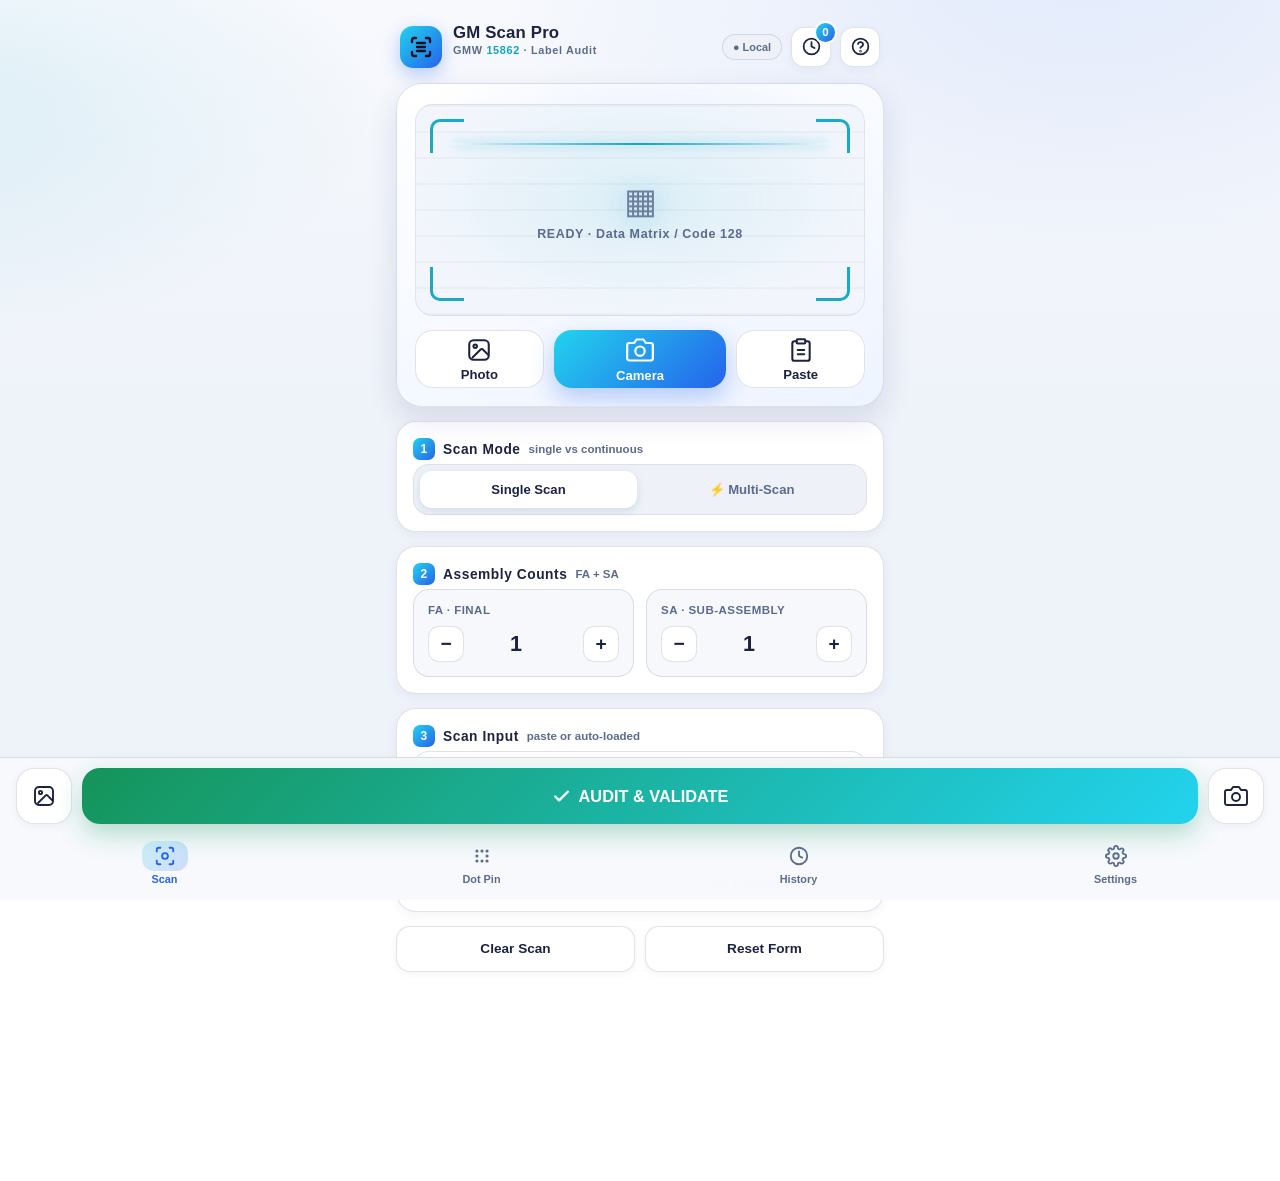
==== commit 708b5d59: "Fix corrupted css/app.css: restore full stylesheet, bump cache-bust to ?v=14" ====
--- a/index.html
+++ b/index.html
@@ -13,9 +13,9 @@
 <link rel="apple-touch-icon" href="apple-touch-icon.png">
 
 
-<link rel="stylesheet" href="css/app.css?v=13">
+<link rel="stylesheet" href="css/app.css?v=14">
 <script src="vendor/zxing_reader.js"></script>
-<script src="js/engine-boot.js?v=13"></script>
+<script src="js/engine-boot.js?v=14"></script>
 </head>
 <body data-tab="scan"><div class="app">
 <!-- top bar -->
@@ -277,13 +277,13 @@
 </div>
 
 <div id="toast" class="toast"></div>
-<script src="js/config.js?v=13"></script>
-<script src="js/utils.js?v=13"></script>
-<script src="js/dpm.js?v=13"></script>
-<script src="js/parser.js?v=13"></script>
-<script src="js/scanner.js?v=13"></script>
-<script src="js/history.js?v=13"></script>
-<script src="js/settings.js?v=13"></script>
-<script src="js/ui.js?v=13"></script>
+<script src="js/config.js?v=14"></script>
+<script src="js/utils.js?v=14"></script>
+<script src="js/dpm.js?v=14"></script>
+<script src="js/parser.js?v=14"></script>
+<script src="js/scanner.js?v=14"></script>
+<script src="js/history.js?v=14"></script>
+<script src="js/settings.js?v=14"></script>
+<script src="js/ui.js?v=14"></script>
 </body>
 </html>
--- a/css/app.css
+++ b/css/app.css
@@ -5,277 +5,321 @@
  * single-file index.html. No visual changes.
  * ========================================================================== */
 
-<link rel="stylesheet" href="css/app.css">
-<script src="vendor/zxing_reader.js"></script>
-<script src="js/engine-boot.js"></script>
-</head>
-<body data-tab="scan"><div class="app">
-<!-- top bar -->
-  <div class="topbar">
-    <div class="brand">
-      <div class="logo">
-        <svg width="24" height="24" viewBox="0 0 24 24" fill="none" stroke="#04121f" stroke-width="2.4" stroke-linecap="round" stroke-linejoin="round"><path d="M3 7V5a2 2 0 0 1 2-2h2M17 3h2a2 2 0 0 1 2 2v2M21 17v2a2 2 0 0 1-2 2h-2M7 21H5a2 2 0 0 1-2-2v-2"/><path d="M8 12h8M8 8h8M8 16h8"/></svg>
-      </div>
-      <div class="titles">
-        <div class="name">GM Scan Pro</div>
-        <div class="sub">GMW <b>15862</b> · Label Audit</div>
-      </div>
-    </div>
-    <div class="top-actions">
-      <span class="conn-pill" id="connPill" title="Duplicate-check connection">● Local</span>
-      <button class="icbtn" onclick="switchTab('history')" title="History" aria-label="History"><svg viewBox="0 0 24 24" width="21" height="21" fill="none" stroke="currentColor" stroke-width="2" stroke-linecap="round" stroke-linejoin="round"><circle cx="12" cy="12" r="9"/><polyline points="12 7 12 12 15.5 13.8"/></svg><span class="badge" id="historyBadgeCount">0</span></button>
-      <button class="icbtn" onclick="openHelpModal()" title="Help" aria-label="Help"><svg viewBox="0 0 24 24" width="21" height="21" fill="none" stroke="currentColor" stroke-width="2" stroke-linecap="round" stroke-linejoin="round"><circle cx="12" cy="12" r="9"/><path d="M9.1 9a3 3 0 0 1 5.8 1c0 2-3 2.5-3 3.5"/><circle cx="12" cy="17.4" r="0.4" fill="currentColor"/></svg></button>
-    </div>
-  </div>
-
-  
-  <section id="tab-scan" class="tabpage active">
-  <div id="dpmModeBanner" style="display:none;margin:2px 2px 10px;padding:10px 14px;border-radius:12px;background:linear-gradient(135deg,rgba(34,211,238,.14),rgba(37,99,235,.14));border:1px solid rgba(34,211,238,.45);font-size:.82rem;font-weight:700;color:var(--cyan2);">◉ DOT-PIN MODE — needle-etched marks on metal. For best results use <b>Photo</b> up close, and keep glare off the code.</div>
-<!-- HERO scanner card -->
-  <div class="hero">
-    <div class="hero-glow"></div>
-    <div class="viewfinder">
-      <span class="corner tl"></span><span class="corner tr"></span>
-      <span class="corner bl"></span><span class="corner br"></span>
-      <div class="scanline"></div>
-      <div class="center-txt">
-        <div class="big-ico">▦</div>
-        <div class="cap" id="heroCap">READY · Data Matrix / Code 128</div>
-      </div>
-    </div>
-    <div class="hero-row">
-      <button class="mini-btn" onclick="triggerPhotoScan()" title="Photo"><span class="i"><svg viewBox="0 0 24 24" width="26" height="26" fill="none" stroke="currentColor" stroke-width="1.9" stroke-linecap="round" stroke-linejoin="round"><rect x="3" y="3" width="18" height="18" rx="4"/><circle cx="8.5" cy="8.5" r="1.6"/><path d="M20.5 16.5 15.6 11.6a1.5 1.5 0 0 0-2.12 0L6 19"/></svg></span>Photo</button>
-      <button class="mini-btn primary" onclick="startCameraScan()" title="Live camera"><span class="i"><svg viewBox="0 0 24 24" width="28" height="28" fill="none" stroke="currentColor" stroke-width="1.9" stroke-linecap="round" stroke-linejoin="round"><path d="M23 19a2 2 0 0 1-2 2H3a2 2 0 0 1-2-2V8a2 2 0 0 1 2-2h4l2-3h6l2 3h4a2 2 0 0 1 2 2z"/><circle cx="12" cy="13" r="4"/></svg></span>Camera</button>
-      <button class="mini-btn" onclick="pasteFromClipboard()" title="Clipboard"><span class="i"><svg viewBox="0 0 24 24" width="26" height="26" fill="none" stroke="currentColor" stroke-width="1.9" stroke-linecap="round" stroke-linejoin="round"><rect x="8" y="2" width="8" height="4" rx="1"/><path d="M16 4h2a2 2 0 0 1 2 2v14a2 2 0 0 1-2 2H6a2 2 0 0 1-2-2V6a2 2 0 0 1 2-2h2"/><path d="M9 12h6M9 16h6"/></svg></span>Paste</button>
-    </div>
-  </div>
-
-  <!-- 1. Mode -->
-  <div class="card">
-    <div class="card-title"><span class="num">1</span> Scan Mode <small>single vs continuous</small></div>
-    <div class="seg">
-      <label><input type="radio" name="scanMode" id="modeSingle" value="single" checked><span>Single Scan</span></label>
-      <label><input type="radio" name="scanMode" id="modeMulti" value="multi"><span>⚡ Multi-Scan</span></label>
-    </div>
-  </div>
-
-  <!-- 2. counts + toggles -->
-  <div class="card">
-    <div class="card-title"><span class="num">2</span> Assembly Counts <small>FA + SA</small></div>
-    <div class="counts">
-      <div class="count">
-        <div class="lbl">FA · FINAL</div>
-        <div class="stepper">
-          <button type="button" onclick="stepVal('f',-1)">−</button>
-          <input id="f" type="number" inputmode="numeric" value="1" min="0" max="1000" onchange="buildExpectedRules()">
-          <button type="button" onclick="stepVal('f',1)">+</button>
-        </div>
-      </div>
-      <div class="count">
-        <div class="lbl">SA · SUB-ASSEMBLY</div>
-        <div class="stepper">
-          <button type="button" onclick="stepVal('c',-1)">−</button>
-          <input id="c" type="number" inputmode="numeric" value="1" min="0" max="1000" onchange="buildExpectedRules()">
-          <button type="button" onclick="stepVal('c',1)">+</button>
-        </div>
-      </div>
-    </div>
-  </div>
-<!-- 3. scan input -->
-  <div class="card">
-    <div class="card-title"><span class="num">3</span> Scan Input <small>paste or auto-loaded</small></div>
-    <textarea id="scan" onpaste="handleTouchScreenPaste(event)" oninput="handleScanInput(event)" placeholder="Paste scan data here…"></textarea>
-    <div class="hint">Auto-displays <code>&lt;RS&gt;</code>, <code>&lt;GS&gt;</code>, <code>&lt;EOT&gt;</code> separators. Tap <b>Audit &amp; Validate</b> below.</div>
-  </div>
-
-  <!-- RESULTS -->
-  <div id="out"></div>
-
-      <div class="row2">
-      <button onclick="clearScan()">Clear Scan</button>
-      <button onclick="resetAll()">Reset Form</button>
-    </div>
-  </section>
-
-  <section id="tab-history" class="tabpage">
-    <div class="card">
-      <div class="card-title"><span class="num">🕒</span> Scan History <small>last 20 on this device</small></div>
-      <div class="row2" style="margin-top:0;margin-bottom:12px;">
-        <button onclick="exportHistoryCsv()">Export CSV</button>
-        <button class="danger" onclick="clearHistory()">Clear History</button>
-      </div>
-      <div id="historyTabBody" class="history-list"></div>
-    </div>
-  </section>
-
-  <section id="tab-settings" class="tabpage">
-    <div class="card">
-      <div class="card-title"><span class="num">⚙</span> Label Rules <small>GMW 15862 fields</small></div>
-      <div class="field"><span>Expected DUNS</span>
-        <div class="duns-wrap"><span class="duns-prefix">12V</span><input id="setDuns" inputmode="numeric" autocomplete="off"
-               placeholder="606038362" maxlength="9" oninput="onDunsInput()"></div>
-      </div>
-      <div class="field-err" id="dunsErr"></div>
-      <div class="hint"><code>12V</code> is fixed — enter just the 9 digits. Labels whose DUNS field differs from <code>12V</code> + this fail validation. Saved on this device.</div>
-    </div>
-
-    <div class="card">
-      <div class="card-title"><span class="num">🎯</span> Manual Rules <small>expected values</small></div>
-    <div class="toggle-row">
-      <div class="toggle-txt"><div class="t">Manual Rules</div><div class="s">Verify parts against expected values</div></div>
-      <label class="switch"><input type="checkbox" id="showExpected" onchange="toggleExpected()"><span class="track"></span><span class="thumb"></span></label>
-    </div>
-    <div id="expectedBox" style="display:none;">
-      <div class="sub" style="margin-bottom:10px;">Leave fields blank to ignore that check.</div>
-      <div id="rules" class="rules-wrap"></div>
-    </div>
-    </div>
-
-    <div class="card">
-      <div class="card-title"><span class="num">⧉</span> Duplicate Check <small>local + server</small></div>
-    <div class="toggle-row">
-      <div class="toggle-txt"><div class="t">Duplicate Check</div><div class="s">Flag repeated trace codes</div></div>
-      <label class="switch"><input type="checkbox" id="checkDup"><span class="track"></span><span class="thumb"></span></label>
-    </div>
-
-
-      <div class="set-label">Company server</div>
-      <div class="hint" style="margin-top:0;">The on-device check above always runs and works with no connection. Turn this on to also compare trace codes against the company server after each scan — the local check never changes.</div>
-      <div class="seg" style="margin-bottom:12px;">
-        <label><input type="radio" name="srvMode" value="off" onchange="onSrvModeChange('off')"><span>Off</span></label>
-        <label><input type="radio" name="srvMode" value="server" onchange="onSrvModeChange('server')"><span>Local + Server</span></label>
-      </div>
-      <div id="srvFields">
-        <label class="field"><span>Server URL</span>
-          <input id="setSrvUrl" inputmode="url" autocomplete="off" autocapitalize="off" spellcheck="false"
-                 placeholder="https://server.company.com:5000" oninput="onSrvSettingsInput()">
-        </label>
-        <label class="field"><span>API key <span class="soff">(optional — must match the server)</span></span>
-          <div class="pwrow">
-            <input id="setSrvKey" type="password" autocomplete="off" placeholder="••••••••" oninput="onSrvSettingsInput()">
-            <button type="button" onclick="toggleKeyVis()" title="Show/hide">👁</button>
-          </div>
-        </label>
-        <div class="row2">
-          <button onclick="testServerConnection()">Test connection</button>
-        </div>
-        <div class="srv-status" id="srvTestStatus">Not configured.</div>
-        <details class="apibox">
-          <summary>What the server must do <span style="font-weight:400;">(for your IT team)</span></summary>
-          <p style="margin:8px 0;">After each scan the app sends:</p>
-          <pre>POST {server URL}/api/duplicates/check
-Content-Type: application/json
-X-API-Key: (your key, if set)
-
-{ "traces": ["TABC123...", "TDEF456..."],
-  "device": "dev-9f3k2l8x",
-  "duns": "12V606038362" }</pre>
-          <p style="margin:8px 0;">The server answers:</p>
-          <pre>{ "duplicates": ["TABC123..."] }</pre>
-          <p style="margin:8px 0 0;">An empty list means no duplicates. The included <code>server.py</code> already implements exactly this — IT only points it at the real trace database (2 marked spots) and gives it a URL the shopfloor phones can reach.</p>
-        </details>
-      </div>
-    </div>
-
-    <div class="card">
-      <div class="card-title"><span class="num">📱</span> App</div>
-      <div class="pwa">
-        <span class="pin"><svg viewBox="0 0 24 24" width="26" height="26" fill="none" stroke="currentColor" stroke-width="1.9" stroke-linecap="round" stroke-linejoin="round"><rect x="7" y="2" width="10" height="20" rx="2.5"/><path d="M11 18h2"/><path d="M11 6h2"/></svg></span>
-        <div style="flex:1;min-width:0;"><div class="pt">Install to Phone</div><div class="ps">Full-screen &amp; offline auto-scanner</div></div>
-        <button onclick="setTimeout(launchInstalledApp,120);">Install</button>
-      </div>
-      <div class="row2">
-        <button onclick="resetAppSettings()">Reset settings</button>
-      </div>
-<div class="note">GM Scan Pro · GMW 15862 compliance validator.<br>Parsing &amp; validation engine unchanged.<br>Works as a mobile app — history is saved on this device until you clear it.</div>
-</div>
-
-
-    </div>
-  </section>
-</div>
-
-<div class="bottomdock">
-<div class="actionbar">
-  <button class="abtn" onclick="triggerPhotoScan()" title="Photo"><svg viewBox="0 0 24 24" width="24" height="24" fill="none" stroke="currentColor" stroke-width="1.9" stroke-linecap="round" stroke-linejoin="round"><rect x="3" y="3" width="18" height="18" rx="4"/><circle cx="8.5" cy="8.5" r="1.6"/><path d="M20.5 16.5 15.6 11.6a1.5 1.5 0 0 0-2.12 0L6 19"/></svg></button>
-  <button class="validateBtn" onclick="validateAndShow()">
-    <svg width="19" height="19" viewBox="0 0 24 24" fill="none" stroke="currentColor" stroke-width="3" stroke-linecap="round" stroke-linejoin="round"><path d="M20 6 9 17l-5-5"/></svg>
-    AUDIT &amp; VALIDATE
-  </button>
-  <button class="abtn" onclick="startCameraScan()" title="Camera"><svg viewBox="0 0 24 24" width="24" height="24" fill="none" stroke="currentColor" stroke-width="1.9" stroke-linecap="round" stroke-linejoin="round"><path d="M23 19a2 2 0 0 1-2 2H3a2 2 0 0 1-2-2V8a2 2 0 0 1 2-2h4l2-3h6l2 3h4a2 2 0 0 1 2 2z"/><circle cx="12" cy="13" r="4"/></svg></button>
-</div>
-  <nav class="tabbar">
-    <button data-tab="scan" class="active" onclick="switchTab('scan')"><span class="ticon"><svg viewBox="0 0 24 24" width="22" height="22" fill="none" stroke="currentColor" stroke-width="2" stroke-linecap="round" stroke-linejoin="round"><path d="M3 7V5a2 2 0 0 1 2-2h2M17 3h2a2 2 0 0 1 2 2v2M21 17v2a2 2 0 0 1-2 2h-2M7 21H5a2 2 0 0 1-2-2v-2"/><circle cx="12" cy="12" r="3.2"/></svg></span>Scan</button>
-    <button data-tab="dotpin" onclick="switchTab('dotpin')"><span class="ticon"><svg viewBox="0 0 24 24" width="22" height="22" fill="currentColor"><circle cx="6.5" cy="6.5" r="1.7"/><circle cx="12" cy="6.5" r="1.7"/><circle cx="17.5" cy="6.5" r="1.7"/><circle cx="6.5" cy="12" r="1.7"/><circle cx="17.5" cy="12" r="1.7"/><circle cx="6.5" cy="17.5" r="1.7"/><circle cx="12" cy="17.5" r="1.7"/><circle cx="17.5" cy="17.5" r="1.7"/></svg></span>Dot Pin</button>
-    <button data-tab="history" onclick="switchTab('history')"><span class="ticon"><svg viewBox="0 0 24 24" width="22" height="22" fill="none" stroke="currentColor" stroke-width="2" stroke-linecap="round" stroke-linejoin="round"><circle cx="12" cy="12" r="9"/><polyline points="12 7 12 12 15.5 13.8"/></svg></span>History<span class="tbadge" id="tabHistoryBadge" style="display:none;">0</span></button>
-    <button data-tab="settings" onclick="switchTab('settings')"><span class="ticon"><svg viewBox="0 0 24 24" width="22" height="22" fill="none" stroke="currentColor" stroke-width="2" stroke-linecap="round" stroke-linejoin="round"><circle cx="12" cy="12" r="3"/><path d="M19.4 15a1.65 1.65 0 0 0 .33 1.82l.06.06a2 2 0 1 1-2.83 2.83l-.06-.06a1.65 1.65 0 0 0-1.82-.33 1.65 1.65 0 0 0-1 1.51V21a2 2 0 1 1-4 0v-.09A1.65 1.65 0 0 0 9 19.4a1.65 1.65 0 0 0-1.82.33l-.06.06a2 2 0 1 1-2.83-2.83l.06-.06a1.65 1.65 0 0 0 .33-1.82 1.65 1.65 0 0 0-1.51-1H3a2 2 0 1 1 0-4h.09A1.65 1.65 0 0 0 4.6 9a1.65 1.65 0 0 0-.33-1.82l-.06-.06a2 2 0 1 1 2.83-2.83l.06.06a1.65 1.65 0 0 0 1.82.33H9a1.65 1.65 0 0 0 1-1.51V3a2 2 0 1 1 4 0v.09a1.65 1.65 0 0 0 1 1.51 1.65 1.65 0 0 0 1.82-.33l.06-.06a2 2 0 1 1 2.83 2.83l-.06.06a1.65 1.65 0 0 0-.33 1.82V9a1.65 1.65 0 0 0 1.51 1H21a2 2 0 1 1 0 4h-.09a1.65 1.65 0 0 0-1.51 1z"/></svg></span>Settings</button>
-  </nav>
-</div>
-
-<!-- hidden file input -->
-<input type="file" id="imageInput" accept="image/*" style="display:none;" onchange="handleImageScan(event)">
-
-<!-- CAMERA MODAL -->
-<div id="cameraModal" class="modal-overlay" onclick="handleCameraModalClick(event)">
-  <div class="modal-content" style="max-width:520px;">
-    <div class="modal-header">
-      <h3><svg width="20" height="20" viewBox="0 0 24 24" fill="none" stroke="currentColor" stroke-width="2.2" stroke-linecap="round" stroke-linejoin="round"><path d="M23 19a2 2 0 0 1-2 2H3a2 2 0 0 1-2-2V8a2 2 0 0 1 2-2h4l2-3h6l2 3h4a2 2 0 0 1 2 2z"/><circle cx="12" cy="13" r="4"/></svg> Live Barcode Scanner</h3>
-      <button class="modal-close-btn" onclick="stopCameraScan(true)" aria-label="Close">&times;</button>
-    </div>
-    <div class="modal-body" style="text-align:center;">
-      <p class="hint" style="margin-top:0;margin-bottom:12px;">Point your camera at the GM Data Matrix or Code 128 label.<br>Curved pipe? Move <b>slowly</b> across the curve and keep the code square to the lens — a sharp frame decodes instantly.</p>
-      <div id="qr-reader"></div>
-      <div id="cameraStatus" style="margin-top:12px;"></div>
-      <div class="camtools">
-        <button onclick="triggerAutoFocus()">🎯 Auto-Focus</button>
-        <button onclick="toggleCameraTorch()" id="torchBtn">⚡ Light</button>
-        <button onclick="switchCameraFacing()">🔄 Switch</button>
-        <button onclick="triggerPhotoScan(); stopCameraScan(true);"><svg viewBox="0 0 24 24" width="16" height="16" style="vertical-align:-3px;margin-right:4px;" fill="none" stroke="currentColor" stroke-width="2" stroke-linecap="round" stroke-linejoin="round"><rect x="3" y="3" width="18" height="18" rx="4"/><circle cx="8.5" cy="8.5" r="1.6"/><path d="M20.5 16.5 15.6 11.6a1.5 1.5 0 0 0-2.12 0L6 19"/></svg>Use Photo</button>
-      </div>
-    </div>
-  </div>
-</div>
-
-<!-- HISTORY MODAL -->
-<div id="historyModal" class="modal-overlay" onclick="handleModalClick(event)">
-  <div class="modal-content">
-    <div class="modal-header">
-      <h3><svg width="20" height="20" viewBox="0 0 24 24" fill="none" stroke="currentColor" stroke-width="2.2" stroke-linecap="round" stroke-linejoin="round"><circle cx="12" cy="12" r="10"/><polyline points="12 6 12 12 16 14"/></svg> Recent Scans (Last 20)</h3>
-      <button class="modal-close-btn" onclick="closeHistoryModal()" aria-label="Close">&times;</button>
-    </div>
-    <div class="modal-body" id="historyModalBody"><!-- JS --></div>
-  </div>
-</div>
-
-<!-- HELP MODAL -->
-<div id="helpModal" class="modal-overlay" onclick="handleHelpModalClick(event)">
-  <div class="modal-content" style="max-width:520px;text-align:left;">
-    <div class="modal-header">
-      <h3><span style="font-size:1.2rem;">💡</span> App Guide · GMW 15862</h3>
-      <button class="modal-close-btn" onclick="closeHelpModal()" aria-label="Close">&times;</button>
-    </div>
-    <div class="modal-body guide-body">
-      <div class="pwa" style="margin-bottom:14px;">
-        <span class="pin"><svg viewBox="0 0 24 24" width="26" height="26" fill="none" stroke="currentColor" stroke-width="1.9" stroke-linecap="round" stroke-linejoin="round"><rect x="7" y="2" width="10" height="20" rx="2.5"/><path d="M11 18h2"/><path d="M11 6h2"/></svg></span>
-        <div style="flex:1;min-width:0;"><div class="pt">Install to Phone</div><div class="ps">Full-screen &amp; offline auto-scanner</div></div>
-        <button onclick="closeHelpModal(); setTimeout(launchInstalledApp,120);">Install</button>
-      </div>
-      <div class="gblk"><b>1. Scan Mode.</b><br>Multi-scan clears the box and shows a quick confirmation after every passing scan. A failed scan always shows full details.</div>
-      <div class="gblk"><b>2. Assembly Counts.</b><br>Set how many Final (FA) and Sub-Assembly (SA) scans each label contains. FA scans are validated first.</div>
-      <div class="gblk"><b>3. Manual Rules.</b><br>Toggle to enter expected Part Numbers &amp; VPPS prefixes for exact-match verification.</div>
-      <div class="gblk"><b>4. Install.</b><br>Tap Share ➔ "Add to Home Screen" for a full-screen, offline PWA experience.</div>
-    </div>
-  </div>
-</div>
-
-<div id="toast" class="toast"></div>
-<script src="js/config.js"></script>
-<script src="js/utils.js"></script>
-<script src="js/dpm.js"></script>
-<script src="js/parser.js"></script>
-<script src="js/scanner.js"></script>
-<script src="js/history.js"></script>
-<script src="js/settings.js"></script>
-<script src="js/ui.js"></script>
-</body>
-</html>
+:root{
+  --bg0:#eef2f9;
+  --bg1:#f7f9fd;
+  --card:#ffffff;
+  --card-solid:#ffffff;
+  --line:rgba(13,27,62,.12);
+  --line-soft:rgba(13,27,62,.08);
+  --txt:#1b2340;
+  --muted:#5b6b8c;
+  --muted2:#8794ad;
+  --cyan:#0ea5c4;
+  --cyan2:#2563eb;
+  --green:#15945a;
+  --green-bg:#e3f7ec;
+  --red:#d63a4d;
+  --red-bg:#fdeaea;
+  --amber:#e8a00a;
+  --shadow:0 12px 30px rgba(23,43,99,.12);
+  --radius:20px;
+}
+*{box-sizing:border-box;-webkit-tap-highlight-color:transparent;}
+html,body{margin:0;padding:0;}
+body{
+  font-family:-apple-system,BlinkMacSystemFont,"Segoe UI",Roboto,Helvetica,Arial,sans-serif;
+  color:var(--txt);
+  background:
+    radial-gradient(1000px 520px at 85% -5%, rgba(37,99,235,.10), transparent 60%),
+    radial-gradient(800px 420px at -5% 12%, rgba(14,165,196,.10), transparent 55%),
+    linear-gradient(180deg,#f7f9fd,var(--bg0) 45%,#eef2f9);
+  background-attachment:fixed;
+  min-height:100vh;
+  padding:0;
+  padding-bottom:96px;
+}
+.app{max-width:520px;margin:0 auto;padding:14px 16px 24px;}
+
+/* ---------- top bar ---------- */
+.topbar{display:flex;align-items:center;justify-content:space-between;padding:10px 4px 14px;gap:10px;}
+.brand{display:flex;align-items:center;gap:11px;}
+.brand .logo{
+  width:42px;height:42px;border-radius:13px;flex:0 0 auto;
+  background:linear-gradient(135deg,#22d3ee,#2563eb);
+  display:flex;align-items:center;justify-content:center;
+  box-shadow:0 6px 18px rgba(37,99,235,.30);
+}
+.brand .titles{line-height:1.1;}
+.brand .titles .name{font-weight:800;font-size:1.05rem;letter-spacing:.01em;}
+.brand .titles .sub{font-size:.68rem;color:var(--muted);font-weight:600;letter-spacing:.06em;margin-top:3px;}
+.brand .sub b{color:var(--cyan);}
+.top-actions{display:flex;gap:9px;align-items:center;}
+.icbtn{
+  position:relative;width:40px;height:40px;border-radius:13px;border:1px solid var(--line);
+  background:#fff;color:var(--txt);cursor:pointer;
+  display:flex;align-items:center;justify-content:center;
+  transition:transform .12s ease, background .2s;box-shadow:0 2px 8px rgba(23,43,99,.05);
+}
+.icbtn:hover{background:#f1f5fb;}
+.icbtn:active{transform:scale(.93);}
+.badge{
+  position:absolute;top:-5px;right:-5px;min-width:19px;height:19px;padding:0 5px;
+  border-radius:10px;background:linear-gradient(135deg,#22d3ee,#2563eb);color:#fff;
+  font-size:.72rem;font-weight:800;display:flex;align-items:center;justify-content:center;
+  box-shadow:0 0 0 2px #fff;
+}
+
+/* ---------- hero scanner card ---------- */
+.hero{
+  position:relative;border-radius:26px;overflow:hidden;
+  border:1px solid var(--line);
+  background:linear-gradient(160deg,#ffffff,#eef4ff);
+  box-shadow:var(--shadow);
+  padding:20px 18px 18px;
+}
+.hero-glow{position:absolute;inset:0;pointer-events:none;background:radial-gradient(340px 200px at 50% 30%, rgba(37,99,235,.10), transparent 70%);}
+.viewfinder{
+  position:relative;height:212px;border-radius:18px;overflow:hidden;
+  background:
+    radial-gradient(320px 160px at 50% 45%, rgba(14,165,196,.10), transparent 70%),
+    repeating-linear-gradient(0deg, rgba(13,27,62,.03) 0 2px, transparent 2px 26px),
+    #f2f6fc;
+  border:1px solid var(--line-soft);
+  display:flex;align-items:center;justify-content:center;
+}
+.corner{position:absolute;width:34px;height:34px;border:3px solid var(--cyan);opacity:.95;}
+.corner.tl{top:14px;left:14px;border-right:none;border-bottom:none;border-radius:10px 0 0 0;}
+.corner.tr{top:14px;right:14px;border-left:none;border-bottom:none;border-radius:0 10px 0 0;}
+.corner.bl{bottom:14px;left:14px;border-right:none;border-top:none;border-radius:0 0 0 10px;}
+.corner.br{bottom:14px;right:14px;border-left:none;border-top:none;border-radius:0 0 10px 0;}
+.scanline{
+  position:absolute;left:8%;right:8%;height:2px;top:18%;
+  background:linear-gradient(90deg,transparent,var(--cyan),transparent);
+  box-shadow:0 0 12px rgba(14,165,196,.6);
+  animation:scan 2.6s ease-in-out infinite;
+}
+@keyframes scan{0%,100%{top:16%;}50%{top:82%;}}
+.viewfinder .center-txt{position:relative;text-align:center;z-index:2;color:var(--muted);}
+.viewfinder .center-txt .big-ico{font-size:2.2rem;opacity:.85;filter:drop-shadow(0 4px 14px rgba(14,165,196,.35));}
+.viewfinder .center-txt .cap{font-size:.78rem;font-weight:600;letter-spacing:.05em;margin-top:6px;color:#5b6b8c;}
+
+.hero-row{display:flex;gap:10px;margin-top:14px;}
+.scan-btn{
+  flex:1.6;height:58px;border:none;border-radius:18px;cursor:pointer;
+  background:linear-gradient(135deg,#22d3ee,#2563eb);color:#fff;font-weight:800;font-size:1rem;
+  display:flex;align-items:center;justify-content:center;gap:8px;
+  box-shadow:0 10px 24px rgba(37,99,235,.30);
+  transition:transform .12s ease;
+}
+.scan-btn:active{transform:scale(.97);}
+.mini-btn{
+  flex:1;height:58px;border-radius:18px;border:1px solid var(--line);cursor:pointer;
+  background:#fff;color:var(--txt);font-weight:700;font-size:.82rem;
+  display:flex;flex-direction:column;align-items:center;justify-content:center;gap:4px;
+  transition:background .2s;
+}
+.mini-btn:hover{background:#f1f5fb;}
+.mini-btn .i{display:flex;align-items:center;justify-content:center;line-height:0;}
+.mini-btn.primary{
+  flex:1.4;background:linear-gradient(135deg,#22d3ee,#2563eb);color:#fff;border:none;
+  box-shadow:0 10px 24px rgba(37,99,235,.30);
+}
+.mini-btn.primary:hover{filter:brightness(1.05);}
+
+/* ---------- section ---------- */
+.card{border-radius:var(--radius);border:1px solid var(--line);background:var(--card);padding:16px;margin-top:14px;box-shadow:0 3px 12px rgba(23,43,99,.05);}
+.card-title{display:flex;align-items:center;gap:8px;font-weight:800;font-size:.86rem;letter-spacing:.04em;color:var(--txt);margin-bottom:4px;}
+.card-title .num{
+  width:22px;height:22px;border-radius:7px;flex:0 0 auto;
+  background:linear-gradient(135deg,#22d3ee,#2563eb);color:#fff;
+  display:flex;align-items:center;justify-content:center;font-size:.75rem;font-weight:900;
+}
+.card-title small{font-weight:600;color:var(--muted);font-size:.72rem;letter-spacing:0;}
+.sub{color:var(--muted);font-size:.8rem;margin:2px 0 12px;}
+
+/* segmented control */
+.seg{display:flex;gap:6px;background:#eef2f8;padding:6px;border-radius:16px;border:1px solid var(--line-soft);}
+.seg label{
+  flex:1;text-align:center;padding:11px 8px;border-radius:12px;cursor:pointer;
+  color:var(--muted);font-weight:700;font-size:.82rem;transition:all .2s;
+}
+.seg input{display:none;}
+.seg label:has(input:checked){background:#fff;color:var(--txt);box-shadow:0 3px 10px rgba(23,43,99,.12);}
+
+/* count steppers */
+.counts{display:flex;gap:12px;}
+.count{flex:1;background:#f6f8fc;border:1px solid var(--line);border-radius:16px;padding:14px;}
+.count .lbl{font-size:.72rem;font-weight:700;color:var(--muted);letter-spacing:.04em;margin-bottom:10px;}
+.stepper{display:flex;align-items:center;justify-content:space-between;gap:8px;}
+.stepper button{
+  width:36px;height:36px;border-radius:11px;border:1px solid var(--line);background:#fff;
+  color:var(--txt);font-size:1.2rem;font-weight:800;cursor:pointer;transition:background .15s;
+}
+.stepper button:hover{background:#eef2f8;}
+.stepper input{width:52px;background:transparent;border:none;text-align:center;color:var(--txt);font-size:1.35rem;font-weight:800;font-family:inherit;}
+.stepper input:focus{outline:none;}
+
+/* toggles */
+.toggle-row{display:flex;align-items:center;gap:12px;padding:11px 2px;border-top:1px solid var(--line-soft);}
+.toggle-row:first-of-type{border-top:none;}
+.toggle-txt{flex:1;}
+.toggle-txt .t{font-weight:700;font-size:.9rem;}
+.toggle-txt .s{font-size:.74rem;color:var(--muted);margin-top:2px;}
+.switch{position:relative;width:50px;height:30px;flex:0 0 auto;cursor:pointer;}
+.switch input{opacity:0;width:0;height:0;}
+.switch .track{position:absolute;inset:0;border-radius:20px;background:#d5dcea;transition:.25s;border:1px solid #c5cfe0;}
+.switch .thumb{position:absolute;top:3px;left:3px;width:24px;height:24px;border-radius:50%;background:#fff;transition:.25s;box-shadow:0 2px 6px rgba(23,43,99,.3);}
+.switch input:checked + .track{background:linear-gradient(135deg,#22d3ee,#2563eb);border-color:transparent;}
+.switch input:checked + .track + .thumb{transform:translateX(20px);background:#fff;}
+
+#expectedBox{margin-top:12px;}
+.rules-wrap{display:grid;gap:12px;}
+.assembly-block{background:#f6f8fc;border:1px solid var(--line-soft);border-radius:14px;padding:12px;}
+.assembly-title{font-weight:800;font-size:.74rem;color:var(--cyan);letter-spacing:.05em;margin-bottom:10px;}
+.fields2{display:grid;grid-template-columns:1fr 1fr;gap:10px;}
+.field{display:flex;flex-direction:column;gap:6px;font-size:.78rem;font-weight:600;color:var(--muted);}
+.field input{padding:11px 12px;background:#fff;border:1px solid var(--line);border-radius:11px;color:var(--txt);font-size:.95rem;font-family:inherit;}
+.field input:focus{outline:none;border-color:var(--cyan);box-shadow:0 0 0 3px rgba(14,165,196,.18);}
+.duns-wrap{display:flex;align-items:stretch;}
+.duns-prefix{display:flex;align-items:center;padding:0 12px;background:#eef2f5;border:1px solid var(--line);border-right:none;border-radius:11px 0 0 11px;color:var(--muted);font-size:.95rem;font-weight:700;letter-spacing:.04em;}
+.duns-wrap input{flex:1;min-width:0;border-radius:0 11px 11px 0;}
+
+/* scan input */
+textarea#scan{
+  width:100%;min-height:112px;resize:vertical;padding:14px;border-radius:16px;
+  font-family:ui-monospace,SFMono-Regular,Menlo,Consolas,monospace;font-size:.9rem;font-weight:700;
+  color:#1b2340;background:#fff;border:1px solid var(--line);
+}
+textarea#scan:focus{outline:none;border-color:var(--cyan);box-shadow:0 0 0 3px rgba(14,165,196,.16);}
+
+/* results */
+#out{margin-top:14px;}
+#out .fail,#out .pass{border-radius:18px;padding:16px;font-weight:800;margin-bottom:4px;}
+#out .pass{background:var(--green-bg);color:var(--green);border:1px solid rgba(21,148,90,.3);}
+#out .fail{background:var(--red-bg);color:var(--red);border:1px solid rgba(214,58,77,.3);}
+table{border-collapse:collapse;width:100%;margin-top:12px;font-size:.78rem;background:#fff;border-radius:14px;overflow:hidden;border:1px solid var(--line-soft);}
+th,td{border:1px solid var(--line-soft);padding:8px 9px;text-align:left;color:var(--txt);}
+th{background:#f6f8fc;color:var(--muted);font-size:.72rem;letter-spacing:.03em;}
+td .ok{color:var(--green);font-weight:800;}
+td .no{color:var(--red);font-weight:800;}
+
+/* bottom action bar */
+.actionbar{
+  position:fixed;left:0;right:0;bottom:0;z-index:60;
+  padding:12px 16px calc(12px + env(safe-area-inset-bottom));
+  background:linear-gradient(0deg,rgba(255,255,255,.98),rgba(255,255,255,.9) 70%,transparent);
+  backdrop-filter:blur(10px);
+  display:flex;gap:10px;align-items:center;
+}
+.validateBtn{
+  flex:1;height:56px;border:none;border-radius:18px;cursor:pointer;
+  background:linear-gradient(135deg,#15945a,#22d3ee);color:#fff;font-weight:900;font-size:1.02rem;
+  display:flex;align-items:center;justify-content:center;gap:8px;
+  box-shadow:0 10px 26px rgba(21,148,90,.30);
+}
+.validateBtn:active{transform:scale(.98);}
+.abtn{width:56px;height:56px;border-radius:18px;border:1px solid var(--line);background:#fff;color:var(--txt);cursor:pointer;flex:0 0 auto;box-shadow:0 2px 8px rgba(23,43,99,.05);display:flex;align-items:center;justify-content:center;}
+.abtn:active{transform:scale(.95);}
+.row2{display:flex;gap:10px;margin-top:10px;}
+.row2 button{flex:1;height:46px;border-radius:14px;border:1px solid var(--line);background:#fff;color:var(--txt);font-weight:700;font-size:.85rem;cursor:pointer;box-shadow:0 2px 8px rgba(23,43,99,.05);}
+.row2 button.danger{color:var(--red);border-color:rgba(214,58,77,.3);}
+.row2 button:hover{background:#f1f5fb;}
+
+/* modal */
+.modal-overlay{position:fixed;inset:0;background:rgba(20,30,55,.45);backdrop-filter:blur(6px);display:none;align-items:center;justify-content:center;z-index:2000;padding:16px;opacity:0;transition:opacity .2s;}
+.modal-overlay.open{display:flex;opacity:1;}
+.modal-content{background:linear-gradient(170deg,#ffffff,#f4f7fd);border:1px solid var(--line);border-radius:22px;width:100%;max-width:560px;max-height:86vh;display:flex;flex-direction:column;overflow:hidden;box-shadow:var(--shadow);}
+.modal-header{display:flex;align-items:center;justify-content:space-between;padding:15px 18px;border-bottom:1px solid var(--line-soft);}
+.modal-header h3{margin:0;font-size:1rem;font-weight:800;display:flex;align-items:center;gap:9px;}
+.modal-close-btn{background:#eef2f8;border:1px solid var(--line);font-size:1.1rem;line-height:1;color:var(--txt);cursor:pointer;padding:7px 12px;border-radius:11px;}
+.modal-body{padding:16px;overflow-y:auto;}
+#qr-reader{width:100%;min-height:260px;background:#000;border-radius:14px;overflow:hidden;margin:0 auto;}
+.camtools{display:flex;gap:8px;justify-content:center;flex-wrap:wrap;margin-top:12px;}
+.camtools button{flex:0 1 auto;min-height:44px;padding:8px 14px;border-radius:13px;border:1px solid var(--line);background:#fff;color:var(--txt);font-weight:700;font-size:.82rem;cursor:pointer;box-shadow:0 2px 6px rgba(23,43,99,.06);}
+
+
+
+
+
+
+
+.ll-suggest{border:none;background:linear-gradient(135deg,#e8a00a,#f0c34a);color:#3a2a00;font-weight:800;font-size:.85rem;padding:9px 18px;border-radius:14px;cursor:pointer;box-shadow:0 4px 14px rgba(232,160,10,.35);}
+.ll-suggest:active{transform:scale(.97);}
+
+.history-item{border:1px solid var(--line-soft);border-radius:14px;padding:12px;margin-bottom:10px;background:#f8faff;}
+.history-item:last-child{margin-bottom:0;}
+.history-item-header{display:flex;align-items:center;justify-content:space-between;margin-bottom:6px;flex-wrap:wrap;gap:8px;font-size:.82rem;color:var(--muted);}
+.badge-pass,.badge-fail{padding:3px 9px;border-radius:12px;font-weight:800;font-size:.72rem;text-transform:uppercase;}
+.badge-pass{background:var(--green-bg);color:var(--green);}
+.badge-fail{background:var(--red-bg);color:var(--red);}
+.history-raw{font-family:ui-monospace,Menlo,Consolas,monospace;font-size:.76rem;background:#eef2f8;padding:8px;border-radius:9px;word-break:break-all;border:1px solid var(--line-soft);margin-top:6px;color:#2b3a5c;}
+.history-reason{font-size:.82rem;color:var(--red);margin-top:6px;font-weight:600;}
+.guide-body{font-size:.9rem;line-height:1.55;color:var(--txt);}
+.guide-body b{color:var(--cyan);}
+.guide-body .gblk{margin-bottom:12px;}
+
+/* toast */
+.toast{position:fixed;left:50%;bottom:92px;transform:translate(-50%,14px);background:#1b2340;color:#fff;padding:12px 20px;border-radius:14px;font-size:.88rem;font-weight:600;opacity:0;pointer-events:none;transition:.25s;z-index:3000;box-shadow:var(--shadow);max-width:90vw;text-align:center;}
+.toast.show{opacity:1;transform:translate(-50%,0);}
+.pwa{display:flex;align-items:center;justify-content:space-between;gap:10px;margin-bottom:6px;padding:12px 14px;border-radius:16px;border:1px solid var(--line);background:linear-gradient(120deg,rgba(37,99,235,.10),rgba(14,165,196,.10));}
+.pwa .pin{display:flex;align-items:center;color:var(--cyan2);}
+.pwa .pt{font-weight:800;font-size:.88rem;}
+.pwa .ps{font-size:.72rem;color:var(--muted);margin-top:2px;}
+.pwa button{border:none;background:linear-gradient(135deg,#22d3ee,#2563eb);color:#fff;padding:9px 14px;border-radius:12px;font-weight:800;font-size:.82rem;cursor:pointer;white-space:nowrap;}
+.hint{color:var(--muted);font-size:.78rem;line-height:1.45;margin-top:8px;}
+.note{color:var(--muted);font-size:.74rem;text-align:center;margin-top:16px;line-height:1.5;}
+
+/* ===== app-like shell: tabs + bottom dock ===== */
+.tabpage{display:none;}
+.tabpage.active{display:block;animation:fadeUp .22s ease;}
+@keyframes fadeUp{from{opacity:0;transform:translateY(8px);}to{opacity:1;transform:none;}}
+body[data-tab="scan"],body[data-tab="dotpin"]{padding-bottom:186px;}
+body[data-tab="history"],body[data-tab="settings"]{padding-bottom:112px;}
+body[data-tab="scan"] .toast,body[data-tab="dotpin"] .toast{bottom:196px;}
+.bottomdock{position:fixed;left:0;right:0;bottom:0;z-index:60;
+  background:rgba(247,249,253,.95);backdrop-filter:blur(14px);-webkit-backdrop-filter:blur(14px);
+  border-top:1px solid var(--line);padding-bottom:env(safe-area-inset-bottom);}
+.bottomdock .actionbar{position:static;z-index:auto;background:none;backdrop-filter:none;-webkit-backdrop-filter:none;
+  padding:10px 16px 4px;display:none;}
+body[data-tab="scan"] .bottomdock .actionbar,body[data-tab="dotpin"] .bottomdock .actionbar{display:flex;}
+.tabbar{display:flex;gap:4px;padding:6px 8px 8px;}
+.tabbar button{flex:1;border:none;background:none;color:var(--muted);font-weight:700;font-size:.68rem;
+  display:flex;flex-direction:column;align-items:center;gap:2px;padding:7px 4px;border-radius:14px;
+  cursor:pointer;position:relative;font-family:inherit;}
+.tabbar button .ticon{display:flex;align-items:center;justify-content:center;width:46px;height:30px;border-radius:12px;}
+.tabbar button.active{color:var(--cyan2);}
+.tabbar button.active .ticon{background:linear-gradient(135deg,rgba(34,211,238,.20),rgba(37,99,235,.20));}
+.tabbar .tbadge{position:absolute;top:0;right:calc(50% - 26px);background:var(--cyan2);color:#fff;
+  font-size:.62rem;font-weight:800;min-width:18px;height:18px;border-radius:10px;
+  display:flex;align-items:center;justify-content:center;padding:0 5px;}
+.conn-pill{font-size:.68rem;font-weight:800;padding:6px 10px;border-radius:20px;background:#eef2f8;
+  border:1px solid var(--line);color:var(--muted);white-space:nowrap;}
+.conn-pill.srv{background:#e8f4ff;color:var(--cyan2);border-color:rgba(37,99,235,.35);}
+.conn-pill.warn{background:#fff7e6;color:#b97a0a;border-color:rgba(232,160,10,.45);}
+.conn-pill.ok{background:var(--green-bg);color:var(--green);border-color:rgba(21,148,90,.35);}
+/* ===== settings ===== */
+.set-label{font-size:.72rem;font-weight:800;letter-spacing:.05em;color:var(--muted);margin:14px 0 8px;text-transform:uppercase;}
+.set-label:first-child{margin-top:2px;}
+.field-err{color:var(--red);font-size:.76rem;font-weight:700;min-height:1.1em;margin-top:4px;}
+.pwrow{display:flex;gap:8px;}
+.pwrow input{flex:1;min-width:0;}
+.pwrow button{width:50px;flex:0 0 auto;border-radius:11px;border:1px solid var(--line);background:#fff;cursor:pointer;font-size:1.05rem;}
+.srv-status{margin-top:10px;font-size:.8rem;font-weight:600;color:var(--muted);background:#f6f8fc;
+  border:1px solid var(--line-soft);border-radius:12px;padding:10px 12px;line-height:1.45;}
+.srv-status.ok{color:var(--green);background:var(--green-bg);border-color:rgba(21,148,90,.3);}
+.srv-status.bad{color:var(--red);background:var(--red-bg);border-color:rgba(214,58,77,.3);}
+.apibox{margin-top:12px;font-size:.78rem;color:var(--muted);background:#f6f8fc;border:1px solid var(--line-soft);
+  border-radius:12px;padding:10px 12px;line-height:1.5;}
+.apibox summary{font-weight:800;color:var(--txt);cursor:pointer;}
+.apibox code{background:#e4ebf6;padding:1px 6px;border-radius:6px;font-size:.74rem;color:#1b2340;}
+.apibox pre{background:#1b2340;color:#dfe7ff;padding:10px;border-radius:10px;overflow-x:auto;font-size:.68rem;margin:8px 0;line-height:1.5;}
+/* ===== server verdict chips (results area) ===== */
+.srv-chip{display:inline-flex;align-items:center;gap:6px;font-size:.78rem;font-weight:800;
+  padding:8px 13px;border-radius:20px;margin-top:10px;line-height:1.35;}
+.srv-chip.checking{background:#eef2f8;color:var(--muted);}
+.srv-chip.ok{background:var(--green-bg);color:var(--green);border:1px solid rgba(21,148,90,.3);}
+.srv-chip.dup{background:var(--red-bg);color:var(--red);border:1px solid rgba(214,58,77,.35);}
+.srv-chip.warn{background:#fff7e6;color:#b97a0a;border:1px solid rgba(232,160,10,.4);}
+.history-list{margin-top:4px;}
+.seg .soff{font-size:.72rem;color:var(--muted);font-weight:600;}
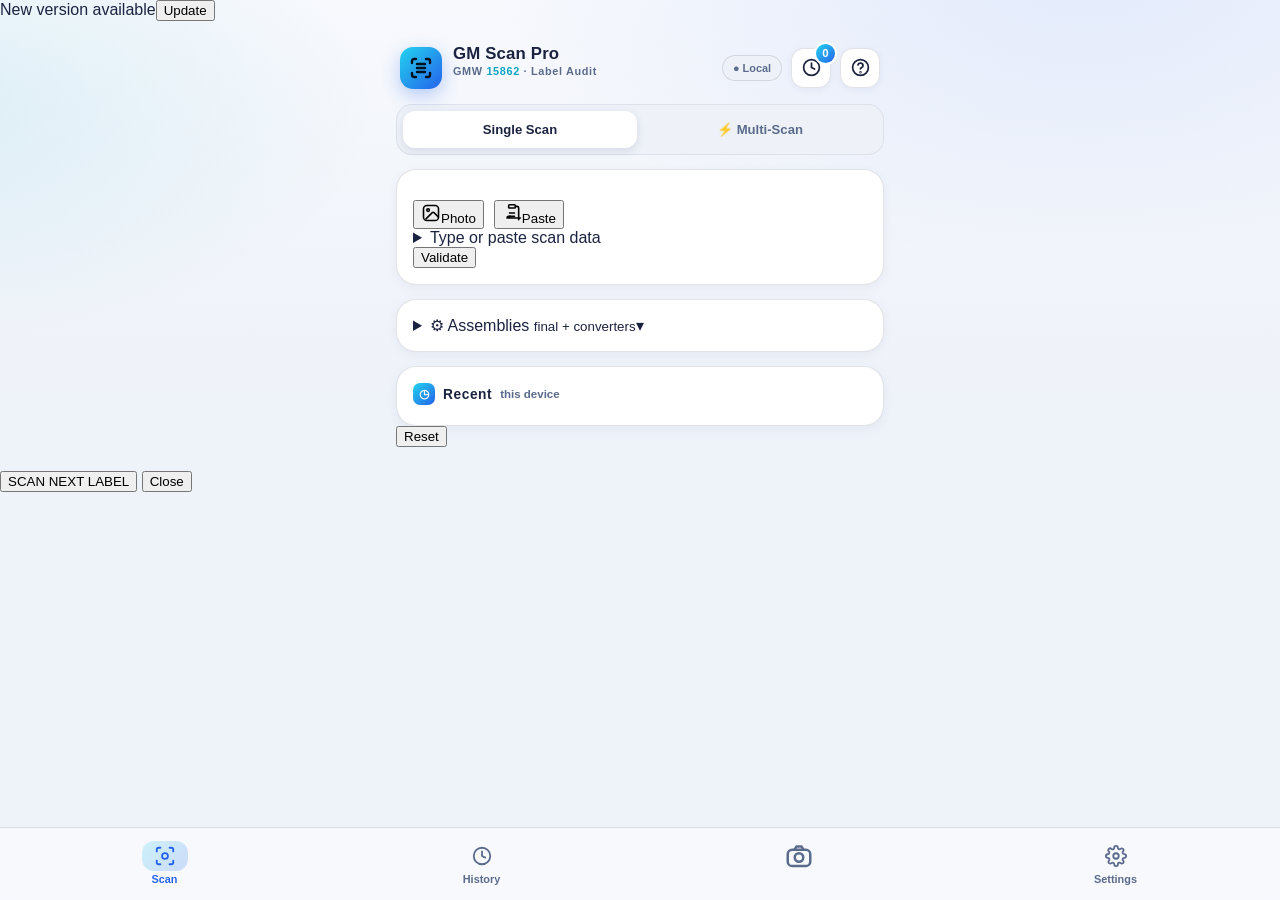
==== commit 1c899233: "v17 production: red+black UI, auto-update (root files)" ====
--- a/index.html
+++ b/index.html
@@ -8,16 +8,18 @@
 <meta name="apple-mobile-web-app-status-bar-style" content="black-translucent">
 <meta name="apple-mobile-web-app-title" content="GM Scan Pro">
 <meta name="mobile-web-app-capable" content="yes">
-<meta name="theme-color" content="#eef2f9">
+<meta name="theme-color" content="#131313">
 <link rel="manifest" href="manifest.json">
-<link rel="apple-touch-icon" href="apple-touch-icon.png">
-
-
-<link rel="stylesheet" href="css/app.css?v=14">
+<link rel="apple-touch-icon" href="../apple-touch-icon.png">
+
+
+<link rel="stylesheet" href="css/app.css?v=25">
 <script src="vendor/zxing_reader.js"></script>
-<script src="js/engine-boot.js?v=14"></script>
+<script src="js/engine-boot.js?v=25"></script>
 </head>
-<body data-tab="scan"><div class="app">
+<body data-tab="scan">
+<div class="update-banner" id="updateBanner"><span>New version available</span><button id="updateBtn">Update</button></div>
+<div class="app">
 <!-- top bar -->
   <div class="topbar">
     <div class="brand">
@@ -39,70 +41,62 @@
   
   <section id="tab-scan" class="tabpage active">
   <div id="dpmModeBanner" style="display:none;margin:2px 2px 10px;padding:10px 14px;border-radius:12px;background:linear-gradient(135deg,rgba(34,211,238,.14),rgba(37,99,235,.14));border:1px solid rgba(34,211,238,.45);font-size:.82rem;font-weight:700;color:var(--cyan2);">◉ DOT-PIN MODE — needle-etched marks on metal. For best results use <b>Photo</b> up close, and keep glare off the code.</div>
-<!-- HERO scanner card -->
-  <div class="hero">
-    <div class="hero-glow"></div>
-    <div class="viewfinder">
-      <span class="corner tl"></span><span class="corner tr"></span>
-      <span class="corner bl"></span><span class="corner br"></span>
-      <div class="scanline"></div>
-      <div class="center-txt">
-        <div class="big-ico">▦</div>
-        <div class="cap" id="heroCap">READY · Data Matrix / Code 128</div>
-      </div>
-    </div>
+<!-- Scan mode: visible segmented control for fast switching (v16.1) -->
+  <div class="seg mode-seg">
+    <label><input type="radio" name="scanMode" id="modeSingle" value="single" checked><span>Single Scan</span></label>
+    <label><input type="radio" name="scanMode" id="modeMulti" value="multi"><span>⚡ Multi-Scan</span></label>
+  </div>
+
+  <!-- Main scan card (v16.2: app-like, camera-first) -->
+  <div class="card scan-card">
     <div class="hero-row">
-      <button class="mini-btn" onclick="triggerPhotoScan()" title="Photo"><span class="i"><svg viewBox="0 0 24 24" width="26" height="26" fill="none" stroke="currentColor" stroke-width="1.9" stroke-linecap="round" stroke-linejoin="round"><rect x="3" y="3" width="18" height="18" rx="4"/><circle cx="8.5" cy="8.5" r="1.6"/><path d="M20.5 16.5 15.6 11.6a1.5 1.5 0 0 0-2.12 0L6 19"/></svg></span>Photo</button>
-      <button class="mini-btn primary" onclick="startCameraScan()" title="Live camera"><span class="i"><svg viewBox="0 0 24 24" width="28" height="28" fill="none" stroke="currentColor" stroke-width="1.9" stroke-linecap="round" stroke-linejoin="round"><path d="M23 19a2 2 0 0 1-2 2H3a2 2 0 0 1-2-2V8a2 2 0 0 1 2-2h4l2-3h6l2 3h4a2 2 0 0 1 2 2z"/><circle cx="12" cy="13" r="4"/></svg></span>Camera</button>
-      <button class="mini-btn" onclick="pasteFromClipboard()" title="Clipboard"><span class="i"><svg viewBox="0 0 24 24" width="26" height="26" fill="none" stroke="currentColor" stroke-width="1.9" stroke-linecap="round" stroke-linejoin="round"><rect x="8" y="2" width="8" height="4" rx="1"/><path d="M16 4h2a2 2 0 0 1 2 2v14a2 2 0 0 1-2 2H6a2 2 0 0 1-2-2V6a2 2 0 0 1 2-2h2"/><path d="M9 12h6M9 16h6"/></svg></span>Paste</button>
-    </div>
-  </div>
-
-  <!-- 1. Mode -->
-  <div class="card">
-    <div class="card-title"><span class="num">1</span> Scan Mode <small>single vs continuous</small></div>
-    <div class="seg">
-      <label><input type="radio" name="scanMode" id="modeSingle" value="single" checked><span>Single Scan</span></label>
-      <label><input type="radio" name="scanMode" id="modeMulti" value="multi"><span>⚡ Multi-Scan</span></label>
-    </div>
-  </div>
-
-  <!-- 2. counts + toggles -->
-  <div class="card">
-    <div class="card-title"><span class="num">2</span> Assembly Counts <small>FA + SA</small></div>
-    <div class="counts">
-      <div class="count">
-        <div class="lbl">FA · FINAL</div>
-        <div class="stepper">
-          <button type="button" onclick="stepVal('f',-1)">−</button>
-          <input id="f" type="number" inputmode="numeric" value="1" min="0" max="1000" onchange="buildExpectedRules()">
-          <button type="button" onclick="stepVal('f',1)">+</button>
+      <button class="btn-secondary" onclick="triggerPhotoScan()"><span class="i"><svg viewBox="0 0 24 24" width="20" height="20" fill="none" stroke="currentColor" stroke-width="1.9" stroke-linecap="round" stroke-linejoin="round"><rect x="3" y="3" width="18" height="18" rx="4"/><circle cx="8.5" cy="8.5" r="1.6"/><path d="M20.5 16.5 15.6 11.6a1.5 1.5 0 0 0-2.12 0L6 19"/></svg></span>Photo</button>
+      <button class="btn-secondary" onclick="pasteFromClipboard()"><span class="i"><svg viewBox="0 0 24 24" width="20" height="20" fill="none" stroke="currentColor" stroke-width="1.9" stroke-linecap="round" stroke-linejoin="round"><rect x="8" y="2" width="8" height="4" rx="1"/><path d="M16 4h2a2 2 0 0 1 2 2v14a2 2 0 0 1 2-2H6a2 2 0 0 1 2-2h2"/><path d="M9 12h6M9 16h6"/></svg></span>Paste</button>
+    </div>
+    <details class="manual-entry">
+      <summary>Type or paste scan data</summary>
+      <textarea id="scan" onpaste="handleTouchScreenPaste(event)" oninput="handleScanInput(event)" placeholder="Paste scan data here…"></textarea>
+      <div class="row2"><button class="btn-ghost" onclick="clearScan()">Clear</button></div>
+    </details>
+    <button class="btn-primary btn-block" onclick="validateAndShow()">Validate</button>
+  </div>
+
+  <!-- Options: scan mode + assembly counts, collapsed by default -->
+  <details class="card opts">
+    <summary class="opts-summary"><span class="num">⚙</span> Assemblies <small>final + converters</small><span class="opts-chev">▾</span></summary>
+    <div class="opts-body">
+      <div class="card-title"><span class="num">1</span> Assemblies <small>how many of each</small></div>
+      <div class="counts">
+        <div class="count">
+          <div class="lbl">Final Assembly</div>
+          <div class="stepper">
+            <button type="button" onclick="stepVal('f',-1)">−</button>
+            <input id="f" type="number" inputmode="numeric" value="1" min="0" max="1000" onchange="buildExpectedRules()">
+            <button type="button" onclick="stepVal('f',1)">+</button>
+          </div>
         </div>
-      </div>
-      <div class="count">
-        <div class="lbl">SA · SUB-ASSEMBLY</div>
-        <div class="stepper">
-          <button type="button" onclick="stepVal('c',-1)">−</button>
-          <input id="c" type="number" inputmode="numeric" value="1" min="0" max="1000" onchange="buildExpectedRules()">
-          <button type="button" onclick="stepVal('c',1)">+</button>
+        <div class="count">
+          <div class="lbl">Converters</div>
+          <div class="stepper">
+            <button type="button" onclick="stepVal('c',-1)">−</button>
+            <input id="c" type="number" inputmode="numeric" value="1" min="0" max="1000" onchange="buildExpectedRules()">
+            <button type="button" onclick="stepVal('c',1)">+</button>
+          </div>
         </div>
       </div>
     </div>
-  </div>
-<!-- 3. scan input -->
-  <div class="card">
-    <div class="card-title"><span class="num">3</span> Scan Input <small>paste or auto-loaded</small></div>
-    <textarea id="scan" onpaste="handleTouchScreenPaste(event)" oninput="handleScanInput(event)" placeholder="Paste scan data here…"></textarea>
-    <div class="hint">Auto-displays <code>&lt;RS&gt;</code>, <code>&lt;GS&gt;</code>, <code>&lt;EOT&gt;</code> separators. Tap <b>Audit &amp; Validate</b> below.</div>
-  </div>
-
-  <!-- RESULTS -->
-  <div id="out"></div>
-
-      <div class="row2">
-      <button onclick="clearScan()">Clear Scan</button>
-      <button onclick="resetAll()">Reset Form</button>
-    </div>
+  </details>
+
+  <!-- RESULTS (verdict shows fullscreen; #out rests here when idle) -->
+  <div id="outHome"><div id="out"></div></div>
+
+  <!-- Recent scans (v16.2: fills the screen like a real app) -->
+  <div class="card recent-card">
+    <div class="card-title"><span class="num">◷</span> Recent <small>this device</small></div>
+    <div id="recentList" class="recent-list"></div>
+  </div>
+
+  <button class="btn-secondary btn-block" onclick="resetAll()">Reset</button>
   </section>
 
   <section id="tab-history" class="tabpage">
@@ -186,6 +180,14 @@
     </div>
 
     <div class="card">
+      <div class="card-title"><span class="num">◉</span> Dot Pin <small>experimental</small></div>
+      <div class="toggle-row">
+        <div class="toggle-txt"><div class="t">Dot Pin Tab</div><div class="s">Needle-etched metal scanning (not ready to ship)</div></div>
+        <label class="switch"><input type="checkbox" id="setDotPin" onchange="onDotPinToggle()"><span class="track"></span><span class="thumb"></span></label>
+      </div>
+    </div>
+
+    <div class="card">
       <div class="card-title"><span class="num">📱</span> App</div>
       <div class="pwa">
         <span class="pin"><svg viewBox="0 0 24 24" width="26" height="26" fill="none" stroke="currentColor" stroke-width="1.9" stroke-linecap="round" stroke-linejoin="round"><rect x="7" y="2" width="10" height="20" rx="2.5"/><path d="M11 18h2"/><path d="M11 6h2"/></svg></span>
@@ -204,18 +206,11 @@
 </div>
 
 <div class="bottomdock">
-<div class="actionbar">
-  <button class="abtn" onclick="triggerPhotoScan()" title="Photo"><svg viewBox="0 0 24 24" width="24" height="24" fill="none" stroke="currentColor" stroke-width="1.9" stroke-linecap="round" stroke-linejoin="round"><rect x="3" y="3" width="18" height="18" rx="4"/><circle cx="8.5" cy="8.5" r="1.6"/><path d="M20.5 16.5 15.6 11.6a1.5 1.5 0 0 0-2.12 0L6 19"/></svg></button>
-  <button class="validateBtn" onclick="validateAndShow()">
-    <svg width="19" height="19" viewBox="0 0 24 24" fill="none" stroke="currentColor" stroke-width="3" stroke-linecap="round" stroke-linejoin="round"><path d="M20 6 9 17l-5-5"/></svg>
-    AUDIT &amp; VALIDATE
-  </button>
-  <button class="abtn" onclick="startCameraScan()" title="Camera"><svg viewBox="0 0 24 24" width="24" height="24" fill="none" stroke="currentColor" stroke-width="1.9" stroke-linecap="round" stroke-linejoin="round"><path d="M23 19a2 2 0 0 1-2 2H3a2 2 0 0 1-2-2V8a2 2 0 0 1 2-2h4l2-3h6l2 3h4a2 2 0 0 1 2 2z"/><circle cx="12" cy="13" r="4"/></svg></button>
-</div>
   <nav class="tabbar">
     <button data-tab="scan" class="active" onclick="switchTab('scan')"><span class="ticon"><svg viewBox="0 0 24 24" width="22" height="22" fill="none" stroke="currentColor" stroke-width="2" stroke-linecap="round" stroke-linejoin="round"><path d="M3 7V5a2 2 0 0 1 2-2h2M17 3h2a2 2 0 0 1 2 2v2M21 17v2a2 2 0 0 1-2 2h-2M7 21H5a2 2 0 0 1-2-2v-2"/><circle cx="12" cy="12" r="3.2"/></svg></span>Scan</button>
     <button data-tab="dotpin" onclick="switchTab('dotpin')"><span class="ticon"><svg viewBox="0 0 24 24" width="22" height="22" fill="currentColor"><circle cx="6.5" cy="6.5" r="1.7"/><circle cx="12" cy="6.5" r="1.7"/><circle cx="17.5" cy="6.5" r="1.7"/><circle cx="6.5" cy="12" r="1.7"/><circle cx="17.5" cy="12" r="1.7"/><circle cx="6.5" cy="17.5" r="1.7"/><circle cx="12" cy="17.5" r="1.7"/><circle cx="17.5" cy="17.5" r="1.7"/></svg></span>Dot Pin</button>
     <button data-tab="history" onclick="switchTab('history')"><span class="ticon"><svg viewBox="0 0 24 24" width="22" height="22" fill="none" stroke="currentColor" stroke-width="2" stroke-linecap="round" stroke-linejoin="round"><circle cx="12" cy="12" r="9"/><polyline points="12 7 12 12 15.5 13.8"/></svg></span>History<span class="tbadge" id="tabHistoryBadge" style="display:none;">0</span></button>
+    <button class="tab-camera" onclick="startCameraScan()" aria-label="Scan label" title="Scan"><svg viewBox="0 0 24 24" width="30" height="30" fill="none" stroke="currentColor" stroke-width="2" stroke-linecap="round" stroke-linejoin="round"><rect x="3" y="7" width="18" height="13" rx="3.5"/><circle cx="12" cy="13.2" r="3.4"/><path d="M8.5 7l1.4-2.6h4.2L15.5 7"/></svg></button>
     <button data-tab="settings" onclick="switchTab('settings')"><span class="ticon"><svg viewBox="0 0 24 24" width="22" height="22" fill="none" stroke="currentColor" stroke-width="2" stroke-linecap="round" stroke-linejoin="round"><circle cx="12" cy="12" r="3"/><path d="M19.4 15a1.65 1.65 0 0 0 .33 1.82l.06.06a2 2 0 1 1-2.83 2.83l-.06-.06a1.65 1.65 0 0 0-1.82-.33 1.65 1.65 0 0 0-1 1.51V21a2 2 0 1 1-4 0v-.09A1.65 1.65 0 0 0 9 19.4a1.65 1.65 0 0 0-1.82.33l-.06.06a2 2 0 1 1-2.83-2.83l.06-.06a1.65 1.65 0 0 0 .33-1.82 1.65 1.65 0 0 0-1.51-1H3a2 2 0 1 1 0-4h.09A1.65 1.65 0 0 0 4.6 9a1.65 1.65 0 0 0-.33-1.82l-.06-.06a2 2 0 1 1 2.83-2.83l.06.06a1.65 1.65 0 0 0 1.82.33H9a1.65 1.65 0 0 0 1-1.51V3a2 2 0 1 1 4 0v.09a1.65 1.65 0 0 0 1 1.51 1.65 1.65 0 0 0 1.82-.33l.06-.06a2 2 0 1 1 2.83 2.83l-.06.06a1.65 1.65 0 0 0-.33 1.82V9a1.65 1.65 0 0 0 1.51 1H21a2 2 0 1 1 0 4h-.09a1.65 1.65 0 0 0-1.51 1z"/></svg></span>Settings</button>
   </nav>
 </div>
@@ -244,6 +239,15 @@
   </div>
 </div>
 
+<!-- VERDICT MODAL: fullscreen PASS/FAIL takeover (v16) -->
+<div id="verdictModal" class="verdict-overlay">
+  <div class="verdict-sheet">
+    <div id="verdictBody"></div>
+    <button class="btn-primary btn-block" id="verdictNextBtn" onclick="closeVerdict(true)">SCAN NEXT LABEL</button>
+    <button class="btn-ghost btn-block" onclick="closeVerdict(false)">Close</button>
+  </div>
+</div>
+
 <!-- HISTORY MODAL -->
 <div id="historyModal" class="modal-overlay" onclick="handleModalClick(event)">
   <div class="modal-content">
@@ -277,13 +281,13 @@
 </div>
 
 <div id="toast" class="toast"></div>
-<script src="js/config.js?v=14"></script>
-<script src="js/utils.js?v=14"></script>
-<script src="js/dpm.js?v=14"></script>
-<script src="js/parser.js?v=14"></script>
-<script src="js/scanner.js?v=14"></script>
-<script src="js/history.js?v=14"></script>
-<script src="js/settings.js?v=14"></script>
-<script src="js/ui.js?v=14"></script>
+<script src="js/config.js?v=25"></script>
+<script src="js/utils.js?v=25"></script>
+<script src="js/dpm.js?v=25"></script>
+<script src="js/parser.js?v=25"></script>
+<script src="js/scanner.js?v=25"></script>
+<script src="js/history.js?v=25"></script>
+<script src="js/settings.js?v=25"></script>
+<script src="js/ui.js?v=25"></script>
 </body>
 </html>
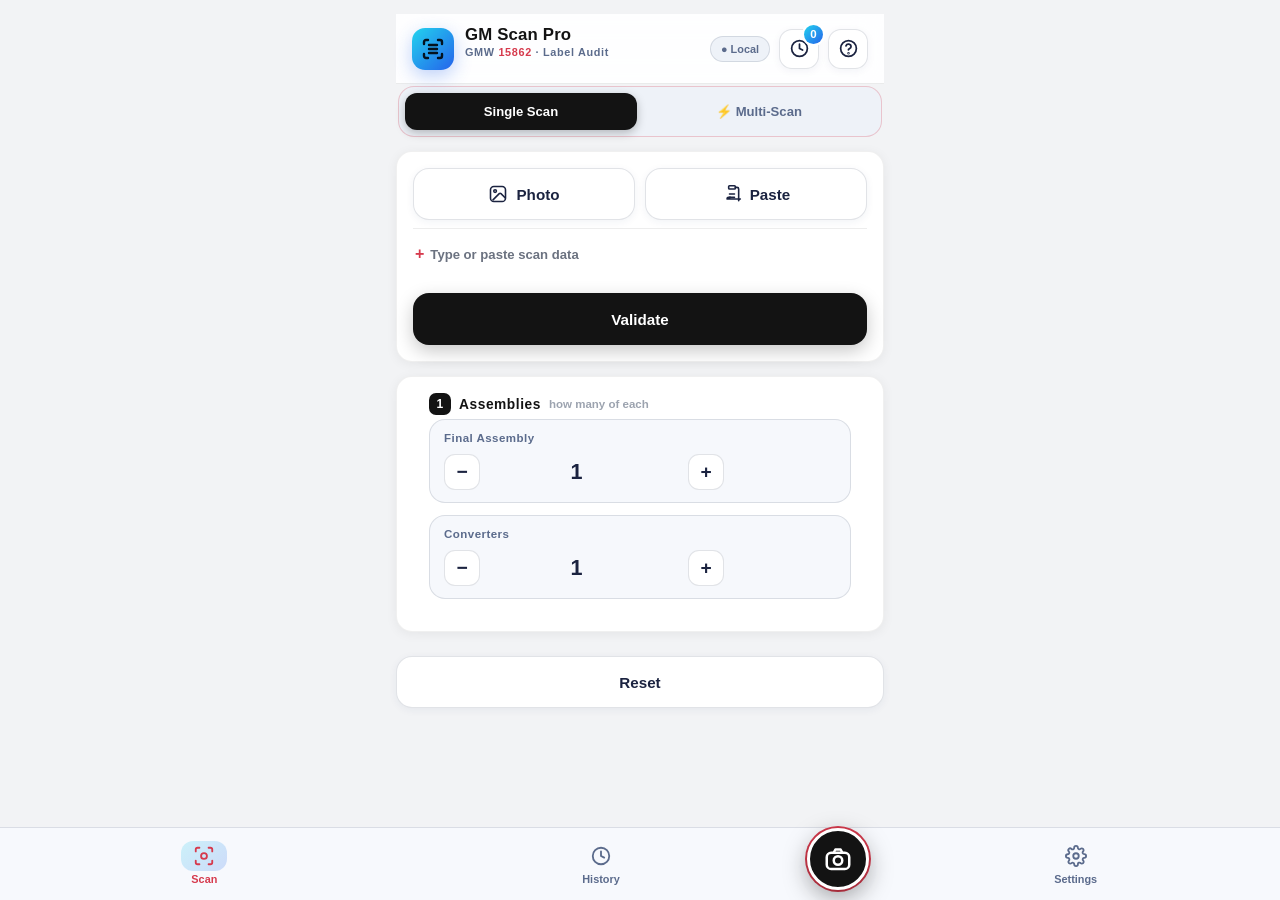
==== commit 408f0731: "v17.1: remove Recent strip, assemblies always open" ====
--- a/index.html
+++ b/index.html
@@ -13,9 +13,9 @@
 <link rel="apple-touch-icon" href="../apple-touch-icon.png">
 
 
-<link rel="stylesheet" href="css/app.css?v=25">
+<link rel="stylesheet" href="css/app.css?v=26">
 <script src="vendor/zxing_reader.js"></script>
-<script src="js/engine-boot.js?v=25"></script>
+<script src="js/engine-boot.js?v=26"></script>
 </head>
 <body data-tab="scan">
 <div class="update-banner" id="updateBanner"><span>New version available</span><button id="updateBtn">Update</button></div>
@@ -61,9 +61,8 @@
     <button class="btn-primary btn-block" onclick="validateAndShow()">Validate</button>
   </div>
 
-  <!-- Options: scan mode + assembly counts, collapsed by default -->
-  <details class="card opts">
-    <summary class="opts-summary"><span class="num">⚙</span> Assemblies <small>final + converters</small><span class="opts-chev">▾</span></summary>
+  <!-- Assemblies: always visible (no dropdown) -->
+  <div class="card opts">
     <div class="opts-body">
       <div class="card-title"><span class="num">1</span> Assemblies <small>how many of each</small></div>
       <div class="counts">
@@ -85,16 +84,10 @@
         </div>
       </div>
     </div>
-  </details>
+  </div>
 
   <!-- RESULTS (verdict shows fullscreen; #out rests here when idle) -->
   <div id="outHome"><div id="out"></div></div>
-
-  <!-- Recent scans (v16.2: fills the screen like a real app) -->
-  <div class="card recent-card">
-    <div class="card-title"><span class="num">◷</span> Recent <small>this device</small></div>
-    <div id="recentList" class="recent-list"></div>
-  </div>
 
   <button class="btn-secondary btn-block" onclick="resetAll()">Reset</button>
   </section>
@@ -281,13 +274,13 @@
 </div>
 
 <div id="toast" class="toast"></div>
-<script src="js/config.js?v=25"></script>
-<script src="js/utils.js?v=25"></script>
-<script src="js/dpm.js?v=25"></script>
-<script src="js/parser.js?v=25"></script>
-<script src="js/scanner.js?v=25"></script>
-<script src="js/history.js?v=25"></script>
-<script src="js/settings.js?v=25"></script>
-<script src="js/ui.js?v=25"></script>
+<script src="js/config.js?v=26"></script>
+<script src="js/utils.js?v=26"></script>
+<script src="js/dpm.js?v=26"></script>
+<script src="js/parser.js?v=26"></script>
+<script src="js/scanner.js?v=26"></script>
+<script src="js/history.js?v=26"></script>
+<script src="js/settings.js?v=26"></script>
+<script src="js/ui.js?v=26"></script>
 </body>
 </html>
--- a/css/app.css
+++ b/css/app.css
@@ -323,3 +323,241 @@
 .srv-chip.warn{background:#fff7e6;color:#b97a0a;border:1px solid rgba(232,160,10,.4);}
 .history-list{margin-top:4px;}
 .seg .soff{font-size:.72rem;color:var(--muted);font-weight:600;}
+
+/* ==========================================================================
+ * v16 redesign: unified button system + camera-first scan + verdict takeover
+ * --------------------------------------------------------------------------
+ * One button language across the app (Meta-style consistency):
+ *   .btn-primary   — the one main action on screen (blue gradient)
+ *   .btn-secondary — supporting actions (outlined)
+ *   .btn-ghost     — quiet actions (text only)
+ *   .btn-block     — full-width
+ * ========================================================================== */
+
+.btn-primary,.btn-secondary,.btn-ghost{
+  font-family:inherit;cursor:pointer;border-radius:16px;font-weight:800;
+  display:inline-flex;align-items:center;justify-content:center;gap:8px;
+  min-height:52px;padding:12px 20px;font-size:.95rem;
+  transition:transform .08s ease, box-shadow .15s ease;
+  -webkit-tap-highlight-color:transparent;
+}
+.btn-primary:active,.btn-secondary:active,.btn-ghost:active{transform:scale(.97);}
+.btn-primary{
+  border:none;color:#fff;
+  background:linear-gradient(135deg,#22d3ee,#2563eb);
+  box-shadow:0 8px 22px rgba(37,99,235,.32);
+}
+.btn-secondary{
+  border:1.5px solid var(--line);background:#fff;color:var(--txt);
+  box-shadow:0 2px 8px rgba(23,43,99,.06);flex:1;
+}
+.btn-secondary .i{display:inline-flex;}
+.btn-ghost{border:none;background:none;color:var(--cyan2);box-shadow:none;min-height:44px;}
+.btn-block{width:100%;margin-top:10px;}
+
+/* Camera-first hero: one big SCAN LABEL button */
+.scan-hero-btn{
+  position:relative;width:100%;border:none;cursor:pointer;
+  border-radius:24px;padding:34px 20px 30px;
+  background:linear-gradient(160deg,#0e2a52,#134a8f 55%,#0e63b6);
+  color:#fff;font-family:inherit;overflow:hidden;
+  box-shadow:0 14px 34px rgba(14,80,160,.38);
+  display:flex;flex-direction:column;align-items:center;gap:6px;
+  transition:transform .08s ease;
+}
+.scan-hero-btn:active{transform:scale(.98);}
+.scan-hero-btn .corner{position:absolute;width:26px;height:26px;border:3px solid rgba(255,255,255,.85);border-radius:6px;}
+.scan-hero-btn .corner.tl{top:14px;left:14px;border-right:none;border-bottom:none;}
+.scan-hero-btn .corner.tr{top:14px;right:14px;border-left:none;border-bottom:none;}
+.scan-hero-btn .corner.bl{bottom:14px;left:14px;border-right:none;border-top:none;}
+.scan-hero-btn .corner.br{bottom:14px;right:14px;border-left:none;border-top:none;}
+.scan-hero-ico{display:flex;color:#fff;opacity:.95;}
+.scan-hero-txt{font-size:1.5rem;font-weight:900;letter-spacing:.12em;}
+.scan-hero-sub{font-size:.82rem;font-weight:600;opacity:.75;}
+.hero .hero-row{display:flex;gap:10px;margin-top:12px;}
+
+/* Options disclosure */
+details.opts{padding:0;}
+details.opts summary{list-style:none;cursor:pointer;}
+details.opts summary::-webkit-details-marker{display:none;}
+.opts-summary{display:flex;align-items:center;gap:8px;padding:16px;font-weight:800;font-size:.95rem;}
+.opts-summary .num{display:inline-flex;align-items:center;justify-content:center;width:26px;height:26px;border-radius:9px;background:linear-gradient(135deg,rgba(34,211,238,.18),rgba(37,99,235,.18));font-size:.85rem;}
+.opts-summary small{color:var(--muted);font-weight:600;font-size:.75rem;}
+.opts-chev{margin-left:auto;color:var(--muted);transition:transform .2s;}
+details.opts[open] .opts-chev{transform:rotate(180deg);}
+.opts-body{padding:0 16px 16px;}
+
+/* Verdict takeover: fullscreen PASS/FAIL moment */
+.verdict-overlay{
+  position:fixed;inset:0;z-index:2500;display:none;
+  background:rgba(15,25,48,.55);backdrop-filter:blur(8px);-webkit-backdrop-filter:blur(8px);
+  align-items:flex-end;justify-content:center;padding:0;
+}
+.verdict-overlay.open{display:flex;animation:fadeUp .22s ease;}
+.verdict-sheet{
+  width:100%;max-width:560px;max-height:92vh;overflow-y:auto;
+  background:linear-gradient(170deg,#ffffff,#f4f7fd);
+  border-radius:26px 26px 0 0;padding:20px 18px calc(20px + env(safe-area-inset-bottom));
+  box-shadow:0 -12px 40px rgba(15,25,48,.25);
+}
+.verdict-sheet #out .pass,.verdict-sheet #out .fail{margin-bottom:6px;}
+#outHome{min-height:0;}
+
+/* v16: single bottom bar (tabbar only) — actionbar removed */
+body[data-tab="scan"],body[data-tab="dotpin"]{padding-bottom:112px;}
+body[data-tab="scan"] .toast,body[data-tab="dotpin"] .toast{bottom:122px;}
+
+/* v16.1: Instagram-style centered camera button in the tab bar */
+.tabbar{align-items:flex-end;}
+.tabbar .tab-camera{
+  flex:0 0 auto;width:62px;height:62px;border-radius:50%;border:3px solid #fff;
+  cursor:pointer;color:#fff;font-size:inherit;font-weight:inherit;
+  background:linear-gradient(135deg,#22d3ee,#2563eb);
+  display:flex;align-items:center;justify-content:center;flex-direction:row;
+  margin:-26px 6px 2px;padding:0;gap:0;position:relative;
+  box-shadow:0 8px 24px rgba(37,99,235,.42);
+  transition:transform .08s ease;
+}
+.tabbar .tab-camera:active{transform:scale(.93);}
+.tabbar button[data-tab]{flex:1;}
+
+/* v16.1: visible scan-mode segmented control */
+.mode-seg{margin:2px 2px 0;}
+
+/* ==========================================================================
+ * v16.2: red + black app theme. Buttons are BLACK (never red).
+ * Red is the line/accent color. Blue is gone.
+ * ========================================================================== */
+:root{
+  --brand:#d63a4d;          /* red — lines, accents, active states */
+  --ink:#131313;            /* black — primary buttons, headings */
+  --ink-soft:#2b2b2b;
+}
+
+/* app-like shell: cleaner background, solid topbar */
+body{
+  background:#f2f3f5;
+}
+.topbar{
+  background:rgba(255,255,255,.92);
+  -webkit-backdrop-filter:blur(14px);backdrop-filter:blur(14px);
+  border-bottom:1px solid rgba(0,0,0,.08);
+  border-radius:0;
+  box-shadow:none;
+  padding:12px 16px;
+}
+.topbar .name{color:var(--ink);font-weight:800;letter-spacing:-.01em;}
+.topbar .sub{color:#6b7280;}
+.topbar .sub b{color:var(--brand);}
+
+/* primary buttons: BLACK */
+.btn-primary{
+  background:var(--ink);
+  box-shadow:0 6px 18px rgba(0,0,0,.22);
+}
+.btn-primary:active{transform:scale(.98);}
+.scan-btn{
+  background:var(--ink);
+  box-shadow:0 6px 18px rgba(0,0,0,.22);
+}
+
+/* camera tab button: BLACK with red ring */
+.tabbar .tab-camera{
+  background:var(--ink);
+  border:3px solid #fff;
+  box-shadow:0 8px 24px rgba(0,0,0,.35), 0 0 0 2px var(--brand);
+}
+
+/* active tab: RED */
+.tabbar button.active{color:var(--brand);}
+.tabbar button.active .ticon{color:var(--brand);}
+
+/* segmented control: selected = black pill */
+.seg label:has(input:checked){
+  background:var(--ink);color:#fff;
+  box-shadow:0 3px 10px rgba(0,0,0,.25);
+}
+
+/* cards: tighter, app-like */
+.card{
+  border-radius:16px;
+  box-shadow:0 2px 12px rgba(0,0,0,.06);
+  border:1px solid rgba(0,0,0,.06);
+}
+.card-title{color:var(--ink);}
+.card-title .num{
+  background:var(--ink);color:#fff;
+}
+.card-title small{color:#9ca3af;}
+
+/* red accent lines */
+.mode-seg{border:1px solid rgba(214,58,77,.25);}
+.opts-summary .num{background:var(--brand);}
+
+/* verdict modal buttons */
+#verdictNextBtn{background:var(--ink);}
+
+/* result verdict colors stay: green PASS, red FAIL */
+
+/* v16.2: app-like scan card */
+.scan-card .hero-row{margin:0 0 4px;}
+.manual-entry{margin:8px 0 12px;border-top:1px solid rgba(0,0,0,.07);padding-top:8px;}
+.manual-entry summary{
+  font-size:.82rem;font-weight:700;color:#6b7280;cursor:pointer;
+  padding:8px 2px;list-style:none;display:flex;align-items:center;gap:6px;
+}
+.manual-entry summary::-webkit-details-marker{display:none;}
+.manual-entry summary::before{content:'+';color:var(--brand);font-weight:900;font-size:1rem;}
+.manual-entry[open] summary::before{content:'–';}
+.manual-entry textarea{margin-top:6px;}
+
+/* recent scans list */
+.recent-list{display:flex;flex-direction:column;gap:8px;}
+.recent-row{
+  display:flex;align-items:center;gap:10px;
+  background:#f8f9fb;border:1px solid rgba(0,0,0,.06);border-radius:12px;
+  padding:10px 12px;font-size:.82rem;
+}
+.recent-dot{width:10px;height:10px;border-radius:50%;flex:0 0 auto;}
+.recent-dot.pass{background:var(--green);}
+.recent-dot.fail{background:var(--brand);}
+.recent-info{flex:1;min-width:0;}
+.recent-info .r{font-weight:800;font-size:.78rem;letter-spacing:.04em;}
+.recent-info .r.pass{color:var(--green);}
+.recent-info .r.fail{color:var(--brand);}
+.recent-info .t{color:#9ca3af;font-size:.72rem;margin-top:2px;white-space:nowrap;overflow:hidden;text-overflow:ellipsis;}
+.recent-empty{color:#9ca3af;font-size:.82rem;text-align:center;padding:12px;}
+
+/* quiet text link button */
+.link-btn{
+  display:block;margin:6px auto 0;padding:10px 20px;
+  border:none;background:none;color:#9ca3af;font-size:.8rem;font-weight:600;
+  cursor:pointer;text-decoration:underline;text-underline-offset:3px;
+}
+.link-btn:active{color:var(--brand);}
+
+/* v16.4: assemblies steppers stack vertically (labels are long now) */
+.opts-body .counts{flex-direction:column;}
+.opts-body .count{padding:12px 14px;}
+.opts-body .stepper{max-width:280px;}
+
+/* v16.4: update banner (auto-update prompt) */
+.update-banner{
+  position:fixed;top:0;left:0;right:0;z-index:3000;
+  background:var(--ink);color:#fff;
+  display:none;align-items:center;justify-content:space-between;
+  padding:12px 16px;font-size:.82rem;font-weight:600;
+  box-shadow:0 4px 16px rgba(0,0,0,.25);
+}
+.update-banner.show{display:flex;}
+.update-banner button{
+  background:var(--brand);color:#fff;border:none;border-radius:10px;
+  padding:8px 16px;font-weight:800;font-size:.8rem;cursor:pointer;
+}
+
+/* v16.7: verdict uses the full screen height */
+.verdict-sheet{
+  min-height:70vh;
+  display:flex;flex-direction:column;justify-content:flex-end;
+}
+.verdict-sheet #verdictBody{flex:1;display:flex;flex-direction:column;justify-content:center;}
